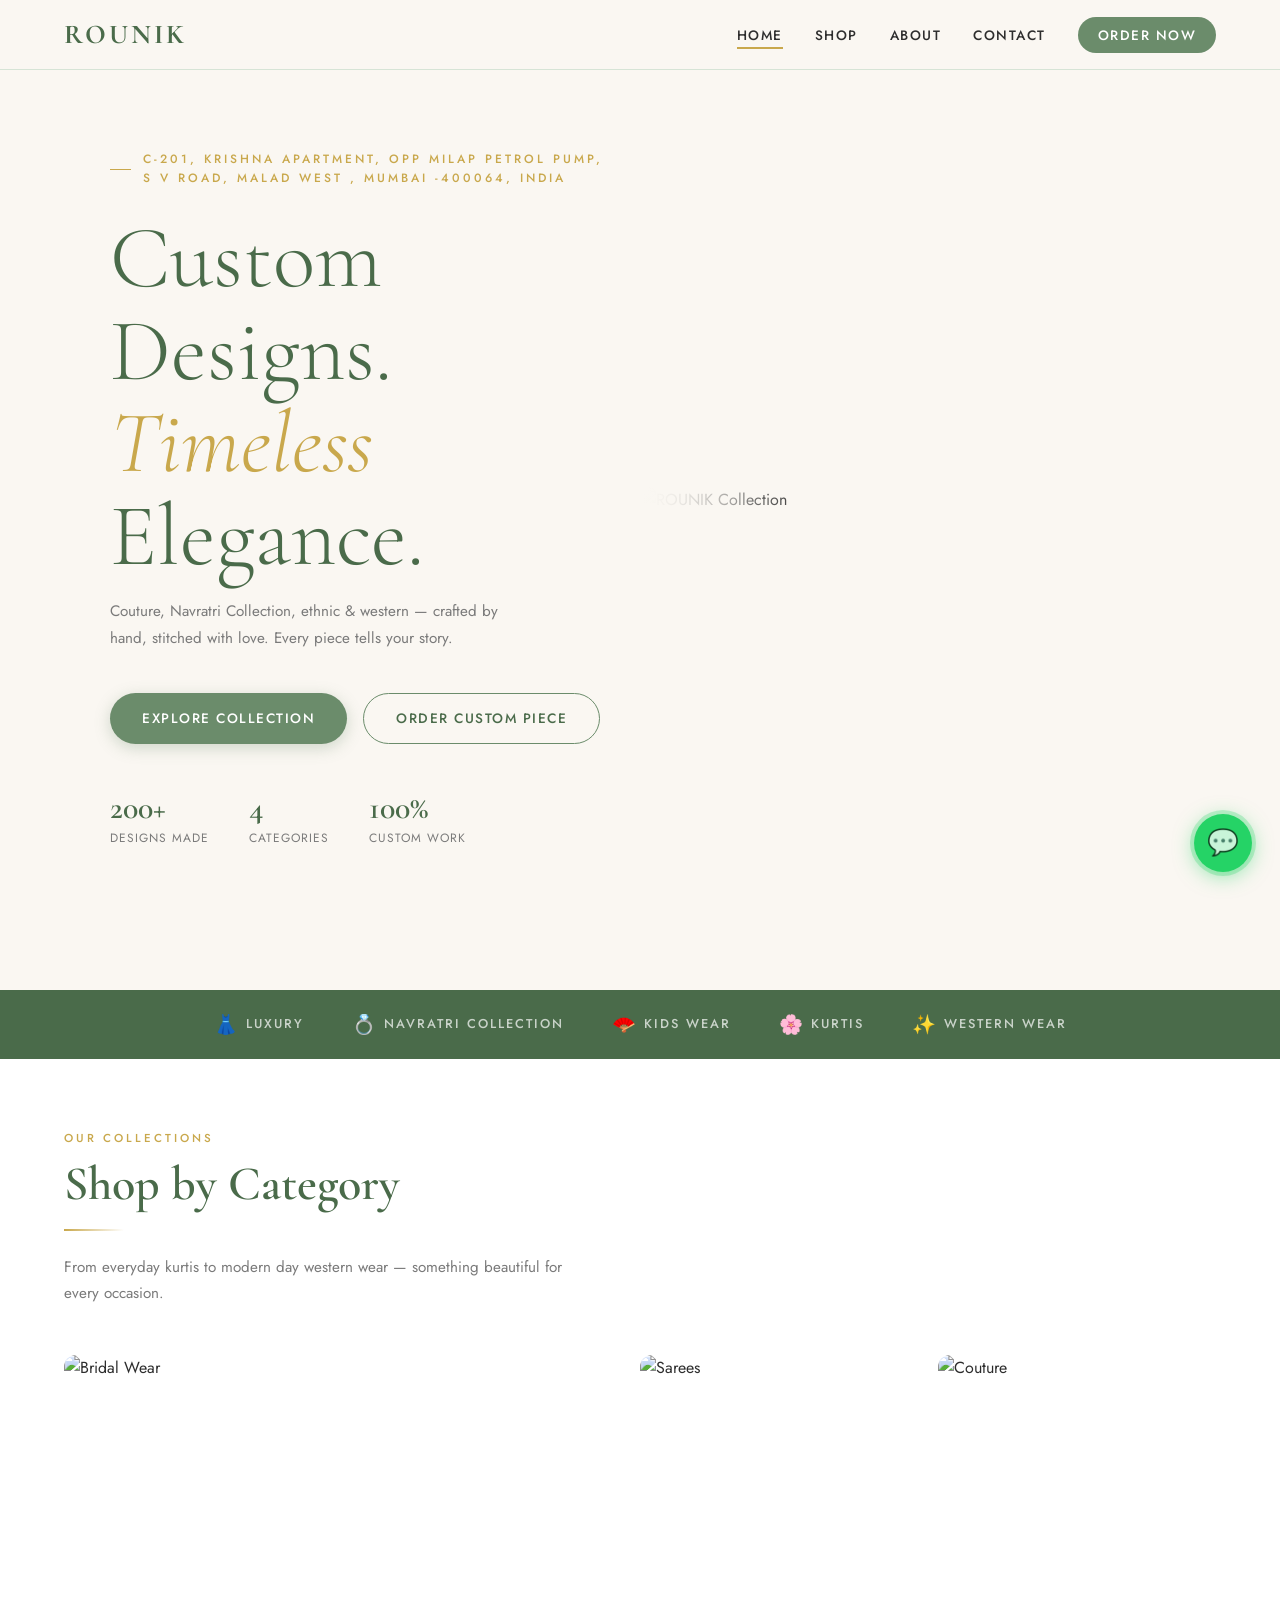
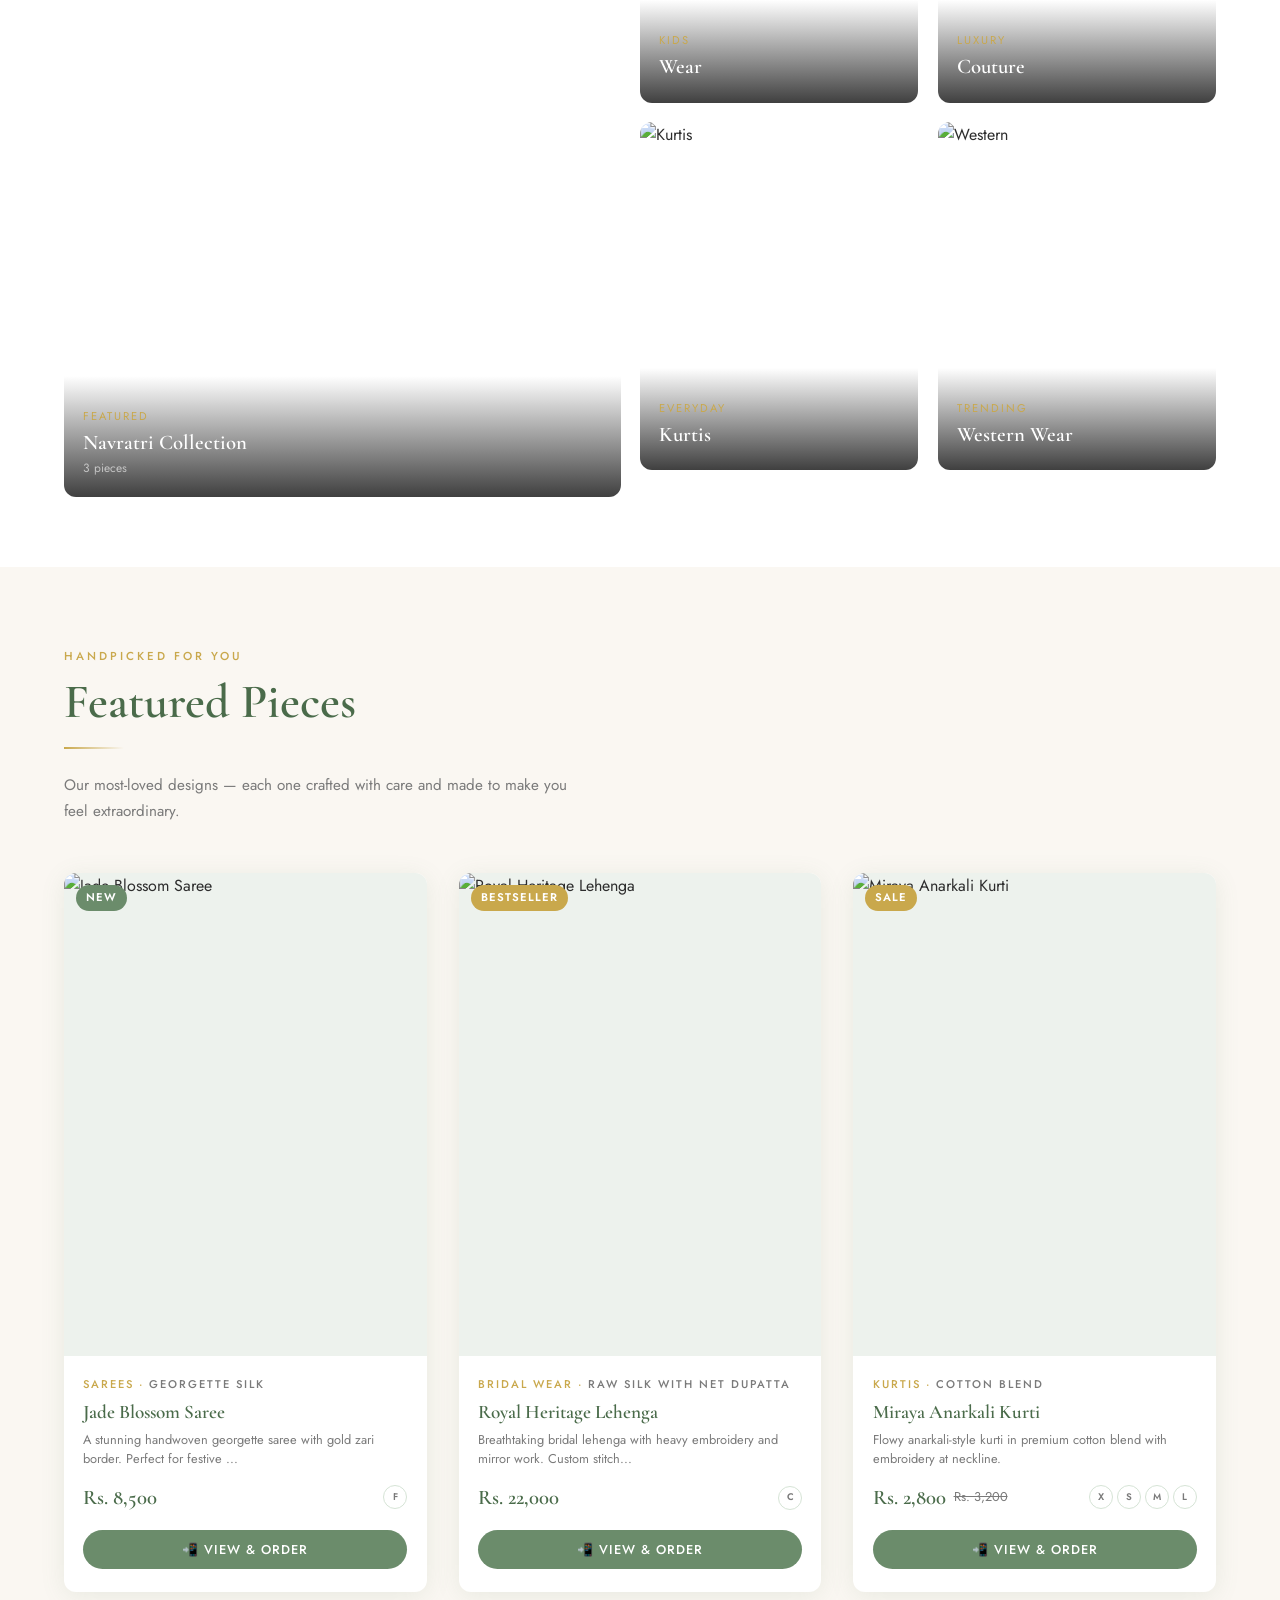
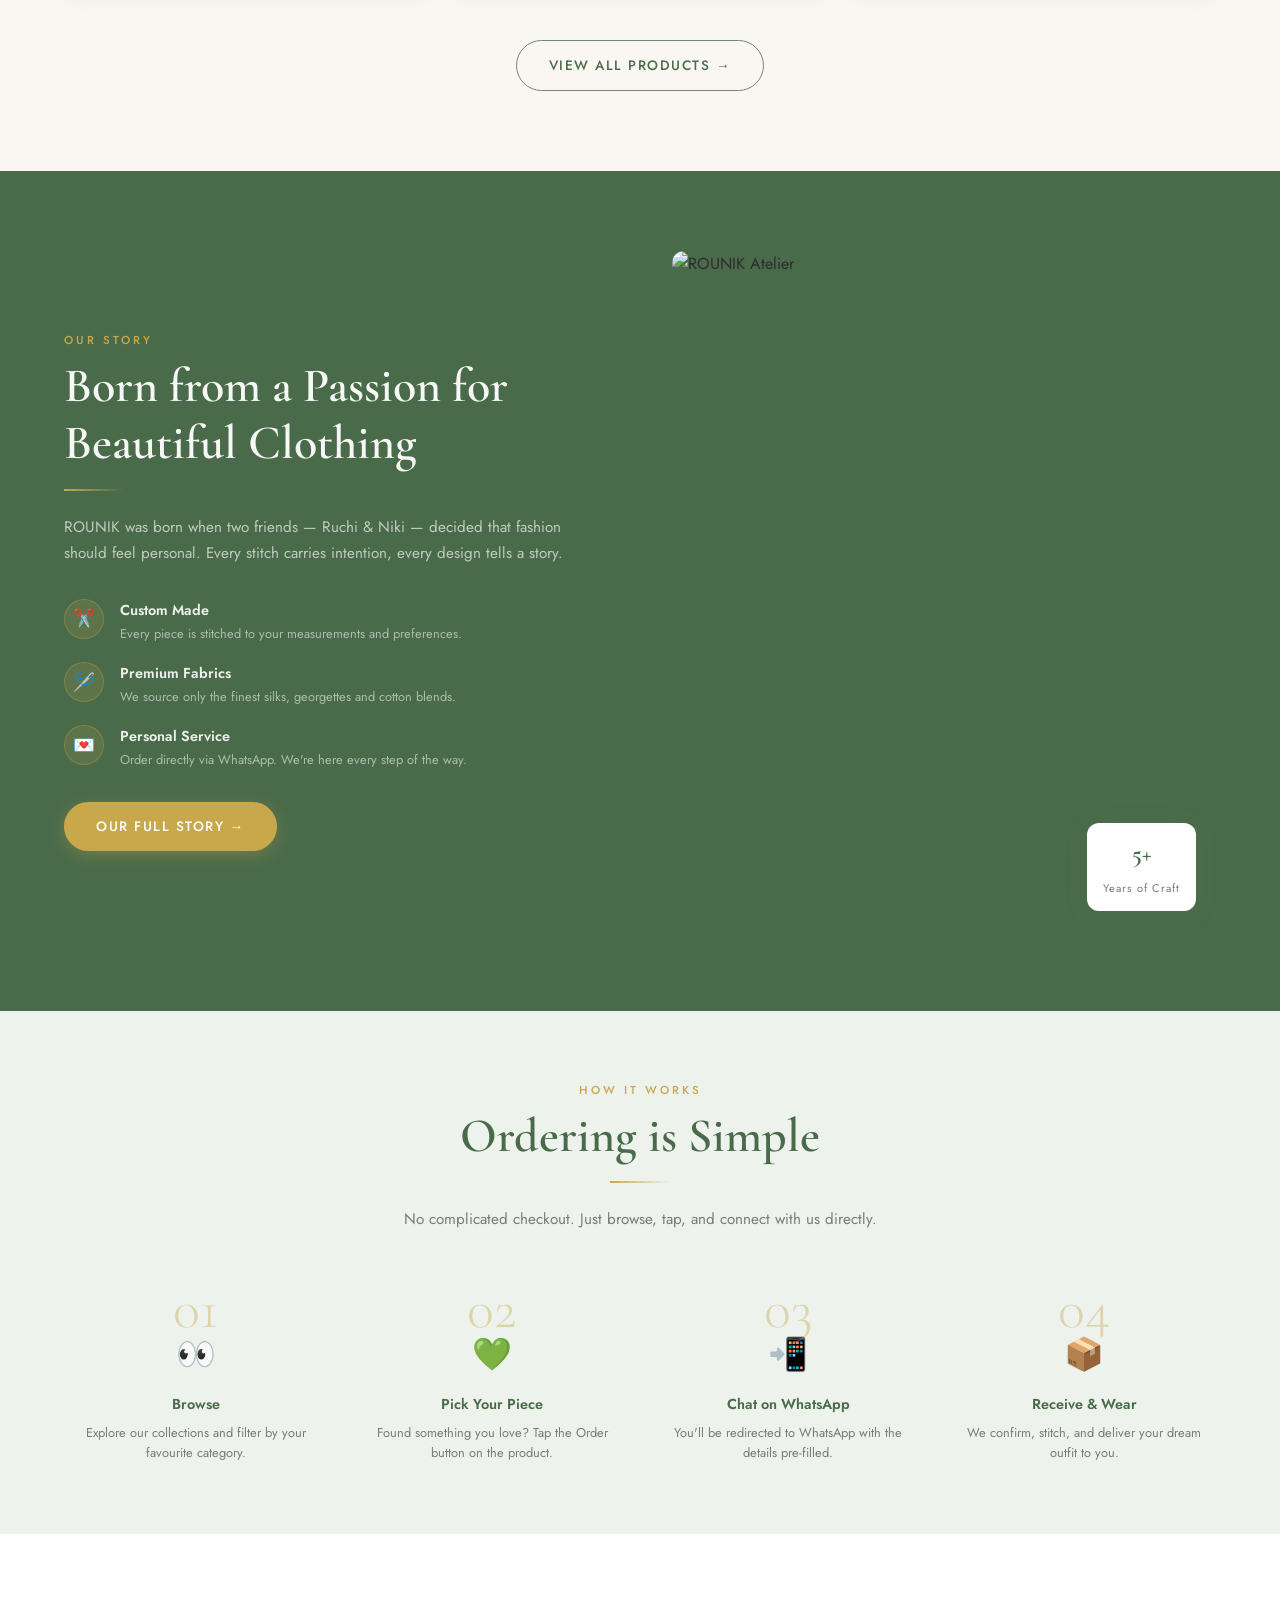
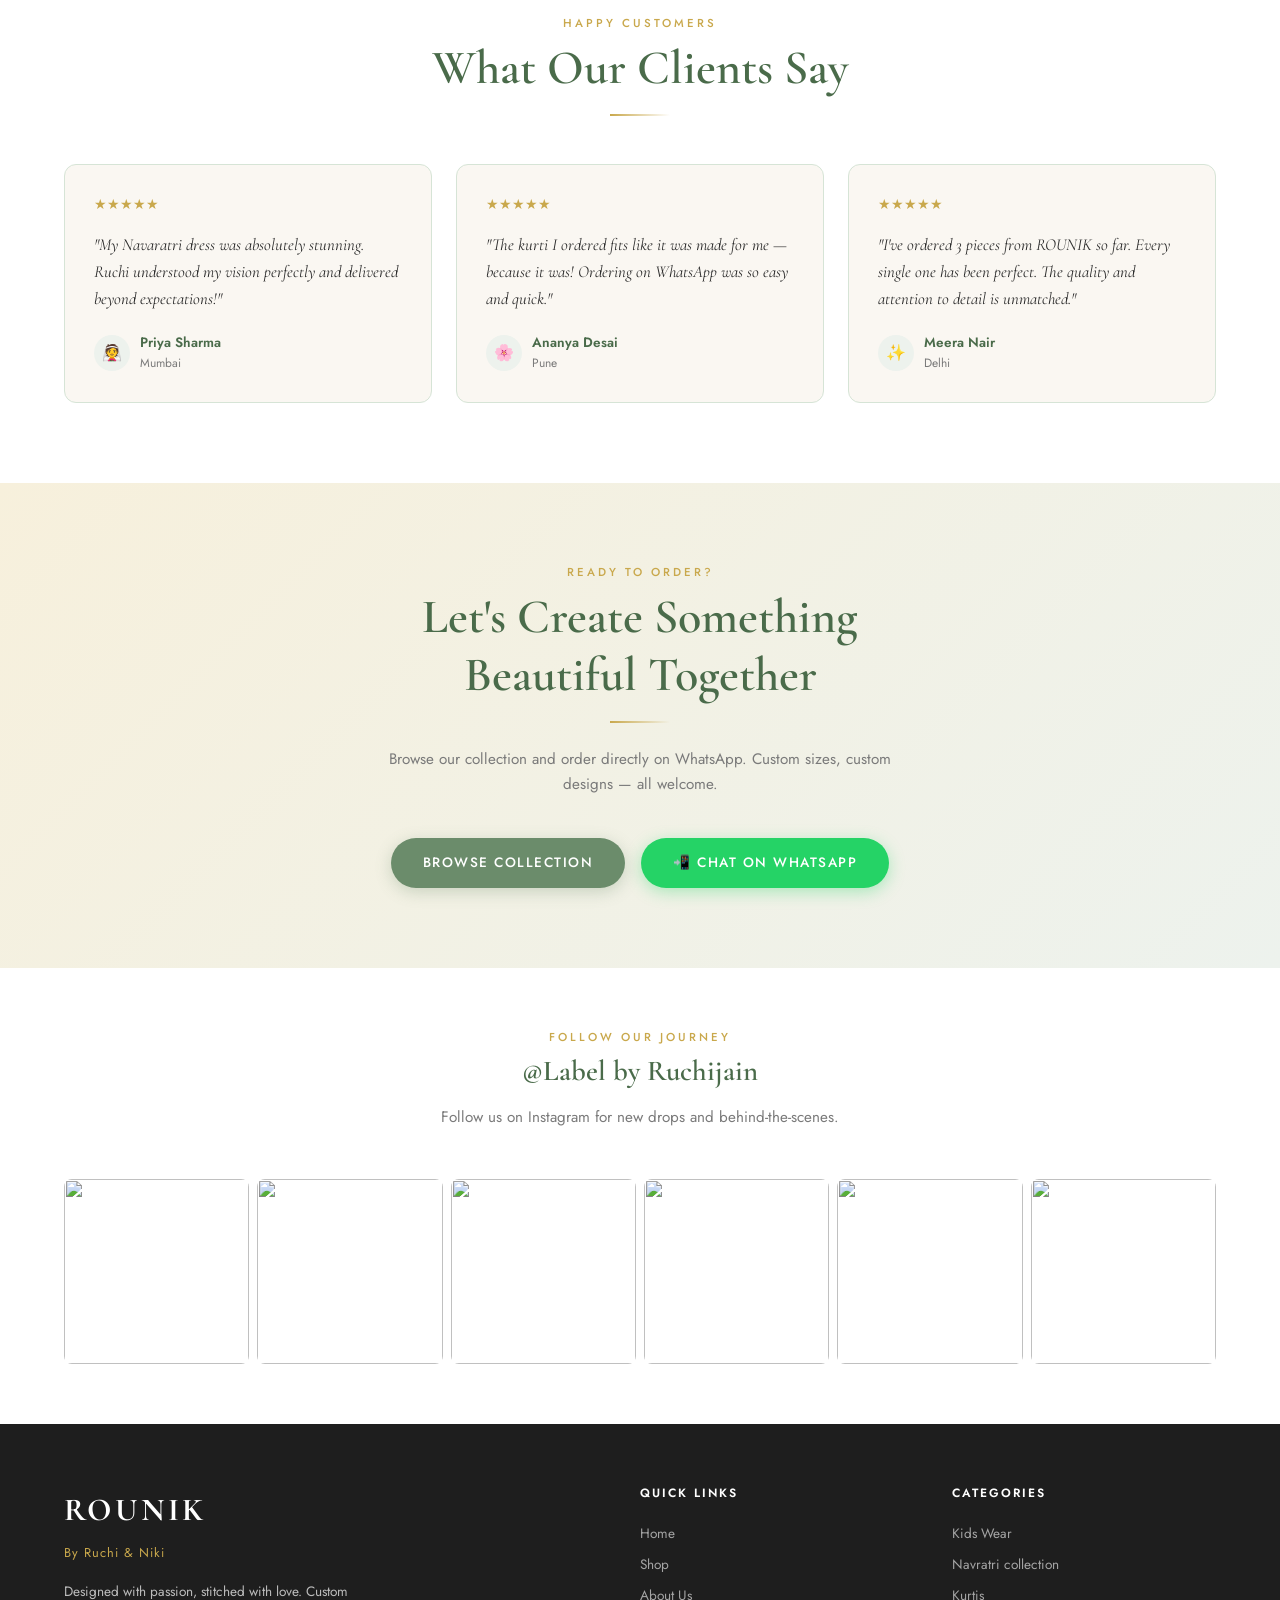
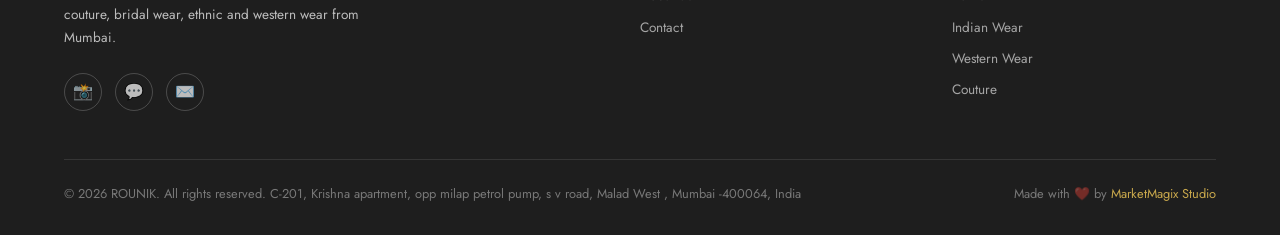
==== index.html @ 233e5156 "Updated project" ====
<!DOCTYPE html>
<html lang="en">
<head>
  <meta charset="UTF-8">
  <meta name="viewport" content="width=device-width, initial-scale=1.0">
  <title>ROUNIK — By Ruchi & Niki | Custom Designs. Timeless Elegance.</title>
  <meta name="description" content="ROUNIK by Ruchi & Niki — Custom couture, Navratri Collection , Kids wear, ethnic and western wear. Designed with passion, stitched with love. C-201, Krishna apartment, opp milap petrol pump, s v road, Malad West, Mumbai 400064, India.">
  <link rel="stylesheet" href="css/style.css">
  <style>
    /* Home-only additions */
    .hero { min-height: 100vh; padding-top: 70px; position: relative; overflow: hidden; display: grid; grid-template-columns: 1fr 1fr; }
    .hero-left { display: flex; align-items: center; padding: 80px 5% 80px 8%; position: relative; z-index: 1; }
    .hero-right { position: relative; overflow: hidden; }
    .hero-right img { width: 100%; height: 100%; object-fit: cover; }
    .hero-right::after {
      content: ''; position: absolute; inset: 0;
      background: linear-gradient(to right, var(--cream) 0%, transparent 30%);
    }
    .hero-tag {
      position: absolute; bottom: 40px; left: -10px; z-index: 10;
      background: var(--white); border-radius: var(--radius);
      padding: 14px 20px; box-shadow: var(--shadow-lg);
      display: flex; align-items: center; gap: 12px;
    }
    .collection-teaser {
      padding: 70px 5%; background: var(--white);
    }
    .collection-grid {
      display: grid; grid-template-columns: 2fr 1fr 1fr; gap: 1.2rem;
      margin-top: 2.5rem;
    }
    .collection-card {
      position: relative; overflow: hidden; border-radius: var(--radius);
      cursor: pointer; transition: var(--transition);
    }
    .collection-card:hover { transform: scale(1.01); }
    .collection-card img {
      width: 100%; height: 100%; object-fit: cover;
      transition: transform 0.6s ease;
    }
    .collection-card:hover img { transform: scale(1.08); }
    .collection-card.tall { aspect-ratio: 3/4; }
    .collection-card.short { aspect-ratio: 4/5; }
    .collection-card-label {
      position: absolute; bottom: 0; left: 0; right: 0;
      background: linear-gradient(to top, rgba(30,30,30,0.85) 0%, transparent 100%);
      padding: 2rem 1.2rem 1.2rem;
      color: var(--white);
    }
    .col-cat { font-size: 0.7rem; letter-spacing: 2px; text-transform: uppercase; color: var(--gold); }
    .col-name { font-family: 'Cormorant Garamond', serif; font-size: 1.3rem; font-weight: 600; }
    .col-count { font-size: 0.75rem; color: rgba(255,255,255,0.6); }
    .collection-card-cta {
      position: absolute; top: 12px; right: 12px;
      background: rgba(255,255,255,0.15); backdrop-filter: blur(8px);
      border: 1px solid rgba(255,255,255,0.3);
      color: var(--white); padding: 6px 14px; border-radius: 50px;
      font-size: 0.75rem; letter-spacing: 1px; text-transform: uppercase;
      font-weight: 500;
    }
    .process-section { padding: 70px 5%; background: var(--sage-light); }
    .process-grid { display: grid; grid-template-columns: repeat(4,1fr); gap: 2rem; margin-top: 3rem; }
    .process-step { text-align: center; }
    .process-num {
      font-family: 'Cormorant Garamond', serif;
      font-size: 3.5rem; font-weight: 300; color: var(--gold); opacity: 0.4; line-height: 1;
    }
    .process-icon { font-size: 2rem; margin: -0.5rem 0 0.8rem; }
    .process-title { font-size: 0.9rem; font-weight: 600; color: var(--sage-dark); margin-bottom: 0.4rem; }
    .process-desc { font-size: 0.8rem; color: var(--muted); line-height: 1.6; }
    .insta-strip { padding: 60px 5%; background: var(--white); }
    .insta-grid { display: grid; grid-template-columns: repeat(6,1fr); gap: 0.5rem; margin-top: 2rem; }
    .insta-item { aspect-ratio: 1; overflow: hidden; border-radius: 8px; position: relative; cursor: pointer; }
    .insta-item img { width: 100%; height: 100%; object-fit: cover; transition: transform 0.5s ease; }
    .insta-item:hover img { transform: scale(1.08); }
    .insta-item::after {
      content: '📷'; position: absolute; inset: 0;
      background: rgba(107,140,107,0.7); display: flex; align-items: center;
      justify-content: center; font-size: 1.5rem;
      opacity: 0; transition: var(--transition);
    }
    .insta-item:hover::after { opacity: 1; }

    @media(max-width:900px) {
      .hero { grid-template-columns: 1fr; min-height: auto; }
      .hero-left { padding: 100px 5% 3rem; }
      .hero-right { height: 60vw; }
      .collection-grid { grid-template-columns: 1fr 1fr; }
      .collection-card.tall { grid-row: span 1; }
      .process-grid { grid-template-columns: 1fr 1fr; }
      .insta-grid { grid-template-columns: repeat(3,1fr); }
    }
    @media(max-width:600px) {
      .collection-grid { grid-template-columns: 1fr; }
      .process-grid { grid-template-columns: 1fr 1fr; }
      .insta-grid { grid-template-columns: repeat(3,1fr); }
    }
  </style>
</head>
<body>

<!-- NAV -->
<nav id="navbar">
  <a href="index.html" class="nav-logo">ROUNIK</a>
  <ul class="nav-links">
    <li><a href="index.html" class="active">Home</a></li>
    <li><a href="shop.html">Shop</a></li>
    <li><a href="about.html">About</a></li>
    <li><a href="contact.html">Contact</a></li>
    <li><a href="contact.html" class="nav-cta">Order Now</a></li>
  </ul>
  <div class="hamburger" onclick="document.querySelector('.mobile-menu').classList.toggle('open')">
    <span></span><span></span><span></span>
  </div>
</nav>
<div class="mobile-menu">
  <a href="index.html">Home</a>
  <a href="shop.html">Shop</a>
  <a href="about.html">About</a>
  <a href="contact.html">Contact</a>
  <a href="contact.html" style="color:var(--sage);">Order Now →</a>
</div>

<!-- HERO -->
<section class="hero">
  <div class="hero-left">
    <div class="hero-content">
      <div class="hero-eyebrow">
        <div class="hero-eyebrow-line"></div>
        <span> C-201, Krishna apartment, opp milap petrol pump, s v road, Malad West , Mumbai -400064, India</span>
      </div>
      <h1 class="hero-title">
        Custom Designs.<br><em>Timeless</em><br>Elegance.
      </h1>
      <p class="hero-subtitle">
        Couture, Navratri Collection, ethnic & western — crafted by hand, stitched with love. Every piece tells your story.
      </p>
      <div class="hero-buttons">
        <a href="shop.html" class="btn btn-primary">Explore Collection</a>
        <a href="contact.html" class="btn btn-outline">Order Custom Piece</a>
      </div>
      <div class="hero-stats">
        <div>
          <span class="hero-stat-num">200+</span>
          <span class="hero-stat-label">Designs Made</span>
        </div>
        <div>
          <span class="hero-stat-num">4</span>
          <span class="hero-stat-label">Categories</span>
        </div>
        <div>
          <span class="hero-stat-num">100%</span>
          <span class="hero-stat-label">Custom Work</span>
        </div>
      </div>
    </div>
  </div>
  <div class="hero-right">
    <img src="https://res.cloudinary.com/dnzjoigp1/image/upload/v1776956442/Gemini_Generated_Image_yngkhxyngkhxyngk_jxphza.png" alt="ROUNIK Collection">
    <div style="position:absolute;inset:0;background:linear-gradient(to right,var(--cream) 0%,transparent 20%)"></div>
  </div>
</section>

<!-- CATEGORIES STRIP -->
<div class="categories-strip">
  <a href="shop.html?cat=Couture" class="cat-item">
    <span class="cat-icon">👗</span><span class="cat-name">Luxury</span>
  </a>
  <a href="shop.html?cat=Bridal+Wear" class="cat-item">
    <span class="cat-icon">💍</span><span class="cat-name">Navratri Collection</span>
  </a>
  <a href="shop.html?cat=Sarees" class="cat-item">
    <span class="cat-icon">🪭</span><span class="cat-name">Kids Wear</span>
  </a>
  <a href="shop.html?cat=Kurtis" class="cat-item">
    <span class="cat-icon">🌸</span><span class="cat-name">Kurtis</span>
  </a>
  <a href="shop.html?cat=Churidar" class="cat-item">
    <span class="cat-icon">✨</span><span class="cat-name">Western Wear</span>
  </a>
</div>

<!-- COLLECTION TEASERS -->
<section class="collection-teaser">
  <div class="section-header">
    <span class="section-label">Our Collections</span>
    <h2 class="section-title">Shop by Category</h2>
    <div class="divider"></div>
    <p class="section-sub">From everyday kurtis to modern day western wear — something beautiful for every occasion.</p>
  </div>
  <div class="collection-grid">
    <div class="collection-card tall" onclick="location.href='shop.html?cat=Bridal+Wear'">
      <img src="https://res.cloudinary.com/dnzjoigp1/image/upload/q_auto/f_auto/v1776955936/IMG_5686_1_akbjzh.jpg" alt="Bridal Wear">
      <span class="collection-card-cta">Shop Now</span>
      <div class="collection-card-label">
        <div class="col-cat">Featured</div>
        <div class="col-name">Navratri Collection</div>
        <div class="col-count">3 pieces</div>
      </div>
    </div>
    <div style="display:flex;flex-direction:column;gap:1.2rem;">
      <div class="collection-card short" onclick="location.href='shop.html?cat=Sarees'">
        <img src="https://images.unsplash.com/photo-1610030469983-98e550d6193c?w=600&q=85" alt="Sarees">
        <div class="collection-card-label">
          <div class="col-cat">Kids</div>
          <div class="col-name">Wear</div>
        </div>
      </div>
      <div class="collection-card short" onclick="location.href='shop.html?cat=Kurtis'">
        <img src="https://res.cloudinary.com/dnzjoigp1/image/upload/v1776874262/Gemini_Generated_Image_d40ghld40ghld40g_nyfiky.png" alt="Kurtis">
        <div class="collection-card-label">
          <div class="col-cat">Everyday</div>
          <div class="col-name">Kurtis</div>
        </div>
      </div>
    </div>
    <div style="display:flex;flex-direction:column;gap:1.2rem;">
      <div class="collection-card short" onclick="location.href='shop.html?cat=Couture'">
        <img src="https://res.cloudinary.com/dnzjoigp1/image/upload/v1776874745/Gemini_Generated_Image_l4eu2ul4eu2ul4eu_mgdmzt.png" alt="Couture">
        <div class="collection-card-label">
          <div class="col-cat">Luxury</div>
          <div class="col-name">Couture</div>
        </div>
      </div>
      <div class="collection-card short" onclick="location.href='shop.html?cat=Western+Wear'">
        <img src="https://res.cloudinary.com/dnzjoigp1/image/upload/v1776873502/Gemini_Generated_Image_upm7tfupm7tfupm7_nomnr7.png" alt="Western">
        <div class="collection-card-label">
          <div class="col-cat">Trending</div>
          <div class="col-name">Western Wear</div>
        </div>
      </div>
    </div>
  </div>
</section>

<!-- FEATURED PRODUCTS -->
<section class="section" style="background:var(--cream);">
  <div class="section-header">
    <span class="section-label">Handpicked For You</span>
    <h2 class="section-title">Featured Pieces</h2>
    <div class="divider"></div>
    <p class="section-sub">Our most-loved designs — each one crafted with care and made to make you feel extraordinary.</p>
  </div>
  <div class="products-grid" id="featured-grid"></div>
  <div style="text-align:center;margin-top:3rem;">
    <a href="shop.html" class="btn btn-outline">View All Products →</a>
  </div>
</section>

<!-- ABOUT STRIP -->
<section class="about-strip">
  <div>
    <span class="section-label">Our Story</span>
    <h2 class="section-title" style="color:rgba(255,255,255,0.95)">Born from a Passion for Beautiful Clothing</h2>
    <div class="divider"></div>
    <p class="section-sub">ROUNIK was born when two friends — Ruchi & Niki — decided that fashion should feel personal. Every stitch carries intention, every design tells a story.</p>
    <div class="about-features">
      <div class="about-feat">
        <div class="about-feat-icon">✂️</div>
        <div>
          <div class="about-feat-title">Custom Made</div>
          <div class="about-feat-desc">Every piece is stitched to your measurements and preferences.</div>
        </div>
      </div>
      <div class="about-feat">
        <div class="about-feat-icon">🪡</div>
        <div>
          <div class="about-feat-title">Premium Fabrics</div>
          <div class="about-feat-desc">We source only the finest silks, georgettes and cotton blends.</div>
        </div>
      </div>
      <div class="about-feat">
        <div class="about-feat-icon">💌</div>
        <div>
          <div class="about-feat-title">Personal Service</div>
          <div class="about-feat-desc">Order directly via WhatsApp. We're here every step of the way.</div>
        </div>
      </div>
    </div>
    <div style="margin-top:2rem;">
      <a href="about.html" class="btn btn-gold">Our Full Story →</a>
    </div>
  </div>
  <div class="about-image-wrap">
    <img src="https://images.unsplash.com/photo-1594938291221-94f18cbb5a36?w=700&q=85" alt="ROUNIK Atelier">
    <div class="about-image-tag">
      <strong>5+</strong>
      <span>Years of Craft</span>
    </div>
  </div>
</section>

<!-- HOW IT WORKS -->
<section class="process-section">
  <div class="section-header text-center">
    <span class="section-label">How It Works</span>
    <h2 class="section-title">Ordering is Simple</h2>
    <div class="divider"></div>
    <p class="section-sub">No complicated checkout. Just browse, tap, and connect with us directly.</p>
  </div>
  <div class="process-grid">
    <div class="process-step fade-in">
      <div class="process-num">01</div>
      <div class="process-icon">👀</div>
      <div class="process-title">Browse</div>
      <div class="process-desc">Explore our collections and filter by your favourite category.</div>
    </div>
    <div class="process-step fade-in" style="transition-delay:0.1s">
      <div class="process-num">02</div>
      <div class="process-icon">💚</div>
      <div class="process-title">Pick Your Piece</div>
      <div class="process-desc">Found something you love? Tap the Order button on the product.</div>
    </div>
    <div class="process-step fade-in" style="transition-delay:0.2s">
      <div class="process-num">03</div>
      <div class="process-icon">📲</div>
      <div class="process-title">Chat on WhatsApp</div>
      <div class="process-desc">You'll be redirected to WhatsApp with the details pre-filled.</div>
    </div>
    <div class="process-step fade-in" style="transition-delay:0.3s">
      <div class="process-num">04</div>
      <div class="process-icon">📦</div>
      <div class="process-title">Receive & Wear</div>
      <div class="process-desc">We confirm, stitch, and deliver your dream outfit to you.</div>
    </div>
  </div>
</section>

<!-- TESTIMONIALS -->
<section class="testimonials">
  <div class="section-header text-center">
    <span class="section-label">Happy Customers</span>
    <h2 class="section-title">What Our Clients Say</h2>
    <div class="divider"></div>
  </div>
  <div class="testimonials-grid">
    <div class="testimonial-card fade-in">
      <div class="testimonial-stars">★★★★★</div>
      <div class="testimonial-text">"My Navaratri dress was absolutely stunning. Ruchi understood my vision perfectly and delivered beyond expectations!"</div>
      <div class="testimonial-author">
        <div class="testimonial-avatar">👰</div>
        <div>
          <div class="testimonial-name">Priya Sharma</div>
          <div class="testimonial-loc">Mumbai</div>
        </div>
      </div>
    </div>
    <div class="testimonial-card fade-in" style="transition-delay:0.1s">
      <div class="testimonial-stars">★★★★★</div>
      <div class="testimonial-text">"The kurti I ordered fits like it was made for me — because it was! Ordering on WhatsApp was so easy and quick."</div>
      <div class="testimonial-author">
        <div class="testimonial-avatar">🌸</div>
        <div>
          <div class="testimonial-name">Ananya Desai</div>
          <div class="testimonial-loc">Pune</div>
        </div>
      </div>
    </div>
    <div class="testimonial-card fade-in" style="transition-delay:0.2s">
      <div class="testimonial-stars">★★★★★</div>
      <div class="testimonial-text">"I've ordered 3 pieces from ROUNIK so far. Every single one has been perfect. The quality and attention to detail is unmatched."</div>
      <div class="testimonial-author">
        <div class="testimonial-avatar">✨</div>
        <div>
          <div class="testimonial-name">Meera Nair</div>
          <div class="testimonial-loc">Delhi</div>
        </div>
      </div>
    </div>
  </div>
</section>

<!-- ORDER CTA -->
<section class="order-cta">
  <span class="section-label">Ready to Order?</span>
  <h2 class="section-title">Let's Create Something<br>Beautiful Together</h2>
  <div class="divider" style="margin:1rem auto 1.5rem;"></div>
  <p class="section-sub">Browse our collection and order directly on WhatsApp. Custom sizes, custom designs — all welcome.</p>
  <div class="order-cta-buttons" style="margin-top:2rem;">
    <a href="shop.html" class="btn btn-primary">Browse Collection</a>
    <a href="https://wa.me/919XXXXXXXXX?text=Hi%20ROUNIK!%20I%27d%20like%20to%20enquire%20about%20a%20custom%20piece." target="_blank" class="btn btn-whatsapp">📲 Chat on WhatsApp</a>
  </div>
</section>

<!-- INSTAGRAM STRIP -->
<section class="insta-strip">
  <div class="section-header text-center">
    <span class="section-label">Follow Our Journey</span>
    <h2 class="section-title" style="font-size:1.8rem;">@Label by Ruchijain</h2>
    <p class="section-sub" style="margin:0.5rem auto 0;">Follow us on Instagram for new drops and behind-the-scenes.</p>
  </div>
  <div class="insta-grid">
    <div class="insta-item"><img src="https://res.cloudinary.com/dnzjoigp1/image/upload/q_auto/f_auto/v1776874745/Gemini_Generated_Image_l4eu2ul4eu2ul4eu_mgdmzt.png" alt=""></div>
    <div class="insta-item"><img src="https://res.cloudinary.com/dnzjoigp1/image/upload/q_auto/f_auto/v1776874262/Gemini_Generated_Image_d40ghld40ghld40g_nyfiky.png" alt=""></div>
    <div class="insta-item"><img src="https://res.cloudinary.com/dnzjoigp1/image/upload/q_auto/f_auto/v1776873865/Gemini_Generated_Image_1q674c1q674c1q67_1_vcvjqr.png" alt=""></div>
    <div class="insta-item"><img src="https://res.cloudinary.com/dnzjoigp1/image/upload/q_auto/f_auto/v1776873502/Gemini_Generated_Image_upm7tfupm7tfupm7_nomnr7.png" alt=""></div>
    <div class="insta-item"><img src="https://res.cloudinary.com/dnzjoigp1/image/upload/q_auto/f_auto/v1776955936/IMG_5686_1_akbjzh.jpg" alt=""></div>
    <div class="insta-item"><img src="https://res.cloudinary.com/dnzjoigp1/image/upload/q_auto/f_auto/v1776956139/IMG_5669_dv0sug.jpg" alt=""></div>
  </div>
</section>

<!-- FOOTER -->
<footer>
  <div class="footer-grid">
    <div>
      <div class="footer-brand-name">ROUNIK</div>
      <div class="footer-brand-tag">By Ruchi & Niki</div>
      <p class="footer-brand-desc">Designed with passion, stitched with love. Custom couture, bridal wear, ethnic and western wear from Mumbai.</p>
      <div class="footer-social">
        <a href="https://www.instagram.com/label_by_ruchijain?igsh=dGhienJyaDZvdXpx&utm_source=qr" target="_blank" class="social-btn">📸</a>
        <a href="https://wa.me/919XXXXXXXXX" target="_blank" class="social-btn">💬</a>
        <a href="mailto:ruchi02061991@gmail.com" class="social-btn">✉️</a>
      </div>
    </div>
    <div>
      <div class="footer-col-title">Quick Links</div>
      <div class="footer-links">
        <a href="index.html">Home</a>
        <a href="shop.html">Shop</a>
        <a href="about.html">About Us</a>
        <a href="contact.html">Contact</a>
      </div>
    </div>
    <div>
      <div class="footer-col-title">Categories</div>
      <div class="footer-links">
        <a href="shop.html?cat=Sarees">Kids Wear</a>
        <a href="shop.html?cat=Bridal+Wear">Navratri collection</a>
        <a href="shop.html?cat=Kurtis">Kurtis</a>
        <a href="shop.html?cat=Churidar">Indian Wear</a>
        <a href="shop.html?cat=Western+Wear">Western Wear</a>
        <a href="shop.html?cat=Couture">Couture</a>
      </div>
    </div>
  </div>
  <div class="footer-bottom">
    <p>© 2026 ROUNIK. All rights reserved. C-201, Krishna apartment, opp milap petrol pump, s v road, Malad West , Mumbai -400064, India</p>
    <p>Made with ❤️ by <span style="color:var(--gold)">MarketMagix Studio</span></p>
  </div>
</footer>

<!-- Floating WhatsApp -->
<a href="https://wa.me/919XXXXXXXXX?text=Hi%20ROUNIK!%20I%27d%20like%20to%20know%20more%20about%20your%20collections." target="_blank" class="floating-wa">
  <div class="floating-wa-pulse"></div>
  💬
</a>

<div id="product-modal"></div>
<script src="js/products.js"></script>
<script>
  document.addEventListener('DOMContentLoaded', () => {
    renderProducts('featured-grid', 'All', 4);
    initFadeObserver();
  });
</script>
</body>
</html>
---- css/style.css ----
/* ── Google Fonts ── */
@import url('https://fonts.googleapis.com/css2?family=Cormorant+Garamond:ital,wght@0,300;0,400;0,600;0,700;1,300;1,400&family=Jost:wght@300;400;500;600&display=swap');

/* ── CSS Variables ── */
:root {
  --sage:       #6B8C6B;
  --sage-dark:  #4A6B4A;
  --sage-light: #EDF2ED;
  --gold:       #C9A84C;
  --gold-light: #F7F0DC;
  --cream:      #FAF7F2;
  --dark:       #1E1E1E;
  --charcoal:   #2D2D2D;
  --muted:      #7A7A7A;
  --border:     #D6E4D6;
  --white:      #ffffff;
  --shadow:     0 4px 24px rgba(107,140,107,0.12);
  --shadow-lg:  0 12px 48px rgba(107,140,107,0.18);
  --radius:     12px;
  --transition: all 0.3s cubic-bezier(0.4,0,0.2,1);
}

/* ── Reset ── */
*, *::before, *::after { box-sizing: border-box; margin: 0; padding: 0; }
html { scroll-behavior: smooth; }
body {
  font-family: 'Jost', sans-serif;
  background: var(--cream);
  color: var(--charcoal);
  line-height: 1.6;
  overflow-x: hidden;
}
img { max-width: 100%; display: block; }
a { text-decoration: none; color: inherit; }

/* ── Nav ── */
nav {
  position: fixed; top: 0; left: 0; right: 0;
  z-index: 999;
  background: rgba(250,247,242,0.95);
  backdrop-filter: blur(12px);
  border-bottom: 1px solid var(--border);
  padding: 0 5%;
  display: flex; align-items: center; justify-content: space-between;
  height: 70px;
  transition: var(--transition);
}
nav.scrolled { box-shadow: var(--shadow); }
.nav-logo {
  font-family: 'Cormorant Garamond', serif;
  font-size: 1.7rem; font-weight: 700;
  color: var(--sage-dark); letter-spacing: 3px;
}
.nav-logo span { color: var(--gold); }
.nav-links { display: flex; gap: 2rem; list-style: none; }
.nav-links a {
  font-size: 0.85rem; font-weight: 500; letter-spacing: 1.5px;
  text-transform: uppercase; color: var(--charcoal);
  position: relative; padding-bottom: 4px;
  transition: var(--transition);
}
.nav-links a::after {
  content: ''; position: absolute; bottom: 0; left: 0;
  width: 0; height: 1.5px; background: var(--gold);
  transition: var(--transition);
}
.nav-links a:hover::after, .nav-links a.active::after { width: 100%; }
.nav-links a:hover { color: var(--sage-dark); }
.nav-cta {
  background: var(--sage); color: var(--white) !important;
  padding: 8px 20px !important; border-radius: 50px;
}
.nav-cta:hover { background: var(--sage-dark) !important; }
.nav-cta::after { display: none !important; }
.hamburger {
  display: none; flex-direction: column; gap: 5px;
  cursor: pointer; padding: 4px;
}
.hamburger span {
  width: 24px; height: 2px; background: var(--charcoal);
  transition: var(--transition);
}
.mobile-menu {
  display: none; position: fixed;
  top: 70px; left: 0; right: 0;
  background: var(--white); z-index: 998;
  padding: 1.5rem 5%; border-bottom: 1px solid var(--border);
  flex-direction: column; gap: 1.2rem;
}
.mobile-menu.open { display: flex; }
.mobile-menu a {
  font-size: 0.9rem; font-weight: 500; letter-spacing: 1px;
  text-transform: uppercase; color: var(--charcoal);
  padding: 0.5rem 0; border-bottom: 1px solid var(--border);
}

/* ── Buttons ── */
.btn {
  display: inline-flex; align-items: center; gap: 8px;
  padding: 14px 32px; border-radius: 50px;
  font-family: 'Jost', sans-serif; font-size: 0.85rem;
  font-weight: 500; letter-spacing: 1.5px; text-transform: uppercase;
  cursor: pointer; border: none; transition: var(--transition);
}
.btn-primary {
  background: var(--sage); color: var(--white);
  box-shadow: 0 4px 16px rgba(107,140,107,0.3);
}
.btn-primary:hover {
  background: var(--sage-dark);
  box-shadow: 0 6px 24px rgba(107,140,107,0.4);
  transform: translateY(-2px);
}
.btn-outline {
  background: transparent; color: var(--sage-dark);
  border: 1.5px solid var(--sage);
}
.btn-outline:hover {
  background: var(--sage); color: var(--white);
  transform: translateY(-2px);
}
.btn-gold {
  background: var(--gold); color: var(--white);
  box-shadow: 0 4px 16px rgba(201,168,76,0.3);
}
.btn-gold:hover {
  background: #b8942e;
  transform: translateY(-2px);
}
.btn-whatsapp {
  background: #25D366; color: var(--white);
  box-shadow: 0 4px 16px rgba(37,211,102,0.35);
}
.btn-whatsapp:hover {
  background: #1ebe5d;
  transform: translateY(-2px);
  box-shadow: 0 6px 24px rgba(37,211,102,0.45);
}

/* ── Section Titles ── */
.section-label {
  font-size: 0.72rem; font-weight: 500; letter-spacing: 3px;
  text-transform: uppercase; color: var(--gold);
  display: block; margin-bottom: 0.5rem;
}
.section-title {
  font-family: 'Cormorant Garamond', serif;
  font-size: clamp(2rem, 4vw, 3rem);
  font-weight: 600; color: var(--sage-dark);
  line-height: 1.2; margin-bottom: 1rem;
}
.section-sub {
  font-size: 0.95rem; color: var(--muted);
  max-width: 520px; line-height: 1.7;
}
.text-center { text-align: center; }
.text-center .section-sub { margin: 0 auto; }

/* ── Divider ── */
.divider {
  width: 60px; height: 2px;
  background: linear-gradient(90deg, var(--gold), transparent);
  margin: 1rem 0 1.5rem;
}
.text-center .divider { margin: 1rem auto 1.5rem; }

/* ── Hero ── */
.hero {
  min-height: 100vh;
  display: flex; align-items: center;
  padding: 100px 5% 60px;
  position: relative; overflow: hidden;
}
.hero-bg {
  position: absolute; inset: 0; z-index: 0;
  background: linear-gradient(135deg, #f0f4f0 0%, #faf7f2 50%, #f5efe6 100%);
}
.hero-circle {
  position: absolute; border-radius: 50%;
  background: radial-gradient(circle, rgba(107,140,107,0.08), transparent);
}
.hero-circle-1 { width: 600px; height: 600px; top: -100px; right: -100px; }
.hero-circle-2 { width: 400px; height: 400px; bottom: -50px; left: -100px; }
.hero-content { position: relative; z-index: 1; max-width: 580px; }
.hero-eyebrow {
  display: flex; align-items: center; gap: 12px;
  margin-bottom: 1.5rem;
}
.hero-eyebrow-line { width: 40px; height: 1px; background: var(--gold); }
.hero-eyebrow span {
  font-size: 0.75rem; letter-spacing: 3px;
  text-transform: uppercase; color: var(--gold); font-weight: 500;
}
.hero-title {
  font-family: 'Cormorant Garamond', serif;
  font-size: clamp(3rem, 7vw, 5.5rem);
  font-weight: 300; line-height: 1.05;
  color: var(--sage-dark); margin-bottom: 1rem;
}
.hero-title em { font-style: italic; color: var(--gold); }
.hero-subtitle {
  font-size: 0.95rem; color: var(--muted);
  line-height: 1.8; margin-bottom: 2.5rem; max-width: 420px;
}
.hero-buttons { display: flex; gap: 1rem; flex-wrap: wrap; margin-bottom: 3rem; }
.hero-stats { display: flex; gap: 2.5rem; }
.hero-stat-num {
  font-family: 'Cormorant Garamond', serif;
  font-size: 2rem; font-weight: 600; color: var(--sage-dark);
  display: block; line-height: 1;
}
.hero-stat-label {
  font-size: 0.75rem; color: var(--muted);
  letter-spacing: 1px; text-transform: uppercase;
}
.hero-image {
  position: absolute; right: 0; top: 0; bottom: 0;
  width: 48%; z-index: 1;
}
.hero-image img {
  width: 100%; height: 100%;
  object-fit: cover;
}
.hero-image-overlay {
  position: absolute; inset: 0;
  background: linear-gradient(to right, var(--cream) 0%, transparent 20%);
}
.hero-badge {
  position: absolute; bottom: 60px; left: -20px;
  background: var(--white); border-radius: var(--radius);
  padding: 14px 20px; box-shadow: var(--shadow-lg);
  display: flex; align-items: center; gap: 12px;
  z-index: 2;
}
.hero-badge-icon { font-size: 1.5rem; }
.hero-badge-text { font-size: 0.75rem; font-weight: 600; color: var(--sage-dark); }
.hero-badge-sub { font-size: 0.7rem; color: var(--muted); }

/* ── Categories Strip ── */
.categories-strip {
  background: var(--sage-dark); padding: 1.2rem 5%;
  display: flex; align-items: center; justify-content: center;
  gap: 3rem; overflow-x: auto;
}
.cat-item {
  display: flex; align-items: center; gap: 8px;
  white-space: nowrap; cursor: pointer;
  transition: var(--transition);
}
.cat-item:hover { transform: translateY(-2px); }
.cat-icon { font-size: 1.2rem; }
.cat-name {
  font-size: 0.8rem; letter-spacing: 2px;
  text-transform: uppercase; color: rgba(255,255,255,0.7);
  font-weight: 500; transition: var(--transition);
}
.cat-item:hover .cat-name { color: var(--gold); }

/* ── Featured / Products ── */
.section { padding: 80px 5%; }
.section-header { margin-bottom: 3rem; }

.products-grid {
  display: grid;
  grid-template-columns: repeat(auto-fill, minmax(280px, 1fr));
  gap: 2rem;
}

/* ── Product Card ── */
.product-card {
  background: var(--white); border-radius: var(--radius);
  overflow: hidden; box-shadow: var(--shadow);
  transition: var(--transition); position: relative;
  cursor: pointer;
}
.product-card:hover {
  transform: translateY(-6px);
  box-shadow: var(--shadow-lg);
}
.product-img-wrap {
  position: relative; overflow: hidden;
  aspect-ratio: 3/4;
  background: var(--sage-light);
}
.product-img-wrap img {
  width: 100%; height: 100%;
  object-fit: cover; transition: transform 0.6s ease;
}
.product-card:hover .product-img-wrap img { transform: scale(1.06); }
.product-badge {
  position: absolute; top: 12px; left: 12px;
  background: var(--gold); color: var(--white);
  font-size: 0.7rem; font-weight: 600;
  letter-spacing: 1px; text-transform: uppercase;
  padding: 4px 10px; border-radius: 50px;
}
.product-badge.sold { background: var(--muted); }
.product-badge.new { background: var(--sage); }
.product-overlay {
  position: absolute; inset: 0;
  background: rgba(74,107,74,0.85);
  display: flex; align-items: center; justify-content: center;
  opacity: 0; transition: var(--transition);
}
.product-card:hover .product-overlay { opacity: 1; }
.product-info { padding: 1.2rem 1.2rem 1.4rem; }
.product-category {
  font-size: 0.7rem; letter-spacing: 2px;
  text-transform: uppercase; color: var(--gold);
  margin-bottom: 0.4rem; font-weight: 500;
}
.product-name {
  font-family: 'Cormorant Garamond', serif;
  font-size: 1.2rem; font-weight: 600;
  color: var(--sage-dark); margin-bottom: 0.3rem;
  line-height: 1.3;
}
.product-desc {
  font-size: 0.8rem; color: var(--muted);
  margin-bottom: 0.8rem; line-height: 1.5;
}
.product-footer {
  display: flex; align-items: center;
  justify-content: space-between;
}
.product-price {
  font-family: 'Cormorant Garamond', serif;
  font-size: 1.3rem; font-weight: 600; color: var(--sage-dark);
}
.product-sizes {
  display: flex; gap: 4px;
}
.size-dot {
  width: 24px; height: 24px; border-radius: 50%;
  border: 1px solid var(--border);
  display: flex; align-items: center; justify-content: center;
  font-size: 0.6rem; font-weight: 600; color: var(--muted);
}
.product-order-btn {
  width: 100%; margin-top: 1rem;
  background: var(--sage); color: var(--white);
  border: none; padding: 10px;
  border-radius: 50px; font-family: 'Jost', sans-serif;
  font-size: 0.8rem; font-weight: 500;
  letter-spacing: 1px; text-transform: uppercase;
  cursor: pointer; transition: var(--transition);
  display: flex; align-items: center; justify-content: center; gap: 8px;
}
.product-order-btn:hover { background: var(--sage-dark); }
.product-order-btn.sold-btn { background: var(--muted); cursor: not-allowed; }

/* ── Filter Bar ── */
.filter-bar {
  display: flex; flex-wrap: wrap;
  align-items: center; gap: 0.8rem;
  margin-bottom: 2.5rem; padding: 1.2rem 1.5rem;
  background: var(--white); border-radius: var(--radius);
  box-shadow: var(--shadow);
}
.filter-label {
  font-size: 0.75rem; font-weight: 600;
  letter-spacing: 1.5px; text-transform: uppercase;
  color: var(--muted); margin-right: 0.5rem;
}
.filter-btn {
  padding: 7px 18px; border-radius: 50px;
  font-size: 0.8rem; font-weight: 500;
  letter-spacing: 0.5px; cursor: pointer;
  border: 1.5px solid var(--border);
  background: transparent; color: var(--charcoal);
  transition: var(--transition); font-family: 'Jost', sans-serif;
}
.filter-btn:hover { border-color: var(--sage); color: var(--sage-dark); }
.filter-btn.active {
  background: var(--sage); color: var(--white);
  border-color: var(--sage);
}
.filter-count {
  margin-left: auto; font-size: 0.8rem; color: var(--muted);
}
.no-products {
  grid-column: 1/-1; text-align: center;
  padding: 4rem 0; color: var(--muted);
}
.no-products p { font-size: 0.9rem; margin-top: 0.5rem; }

/* ── About strip ── */
.about-strip {
  background: var(--sage-dark); padding: 80px 5%;
  display: grid; grid-template-columns: 1fr 1fr; gap: 4rem;
  align-items: center;
}
.about-strip .section-title, .about-strip .section-label { color: rgba(255,255,255,0.9); }
.about-strip .section-label { color: var(--gold); }
.about-strip .section-sub { color: rgba(255,255,255,0.65); max-width: 100%; }
.about-strip .divider { background: linear-gradient(90deg, var(--gold), transparent); }
.about-features { display: flex; flex-direction: column; gap: 1.2rem; margin-top: 2rem; }
.about-feat {
  display: flex; align-items: flex-start; gap: 1rem;
}
.about-feat-icon {
  width: 40px; height: 40px; border-radius: 50%;
  background: rgba(201,168,76,0.15); border: 1px solid rgba(201,168,76,0.3);
  display: flex; align-items: center; justify-content: center;
  font-size: 1.1rem; flex-shrink: 0;
}
.about-feat-title { font-size: 0.9rem; font-weight: 600; color: rgba(255,255,255,0.9); margin-bottom: 2px; }
.about-feat-desc { font-size: 0.8rem; color: rgba(255,255,255,0.55); line-height: 1.5; }
.about-image-wrap {
  position: relative; border-radius: var(--radius);
  overflow: hidden; aspect-ratio: 4/5;
}
.about-image-wrap img { width: 100%; height: 100%; object-fit: cover; }
.about-image-tag {
  position: absolute; bottom: 20px; right: 20px;
  background: var(--white); border-radius: var(--radius);
  padding: 12px 16px; box-shadow: var(--shadow);
  text-align: center;
}
.about-image-tag strong {
  display: block; font-family: 'Cormorant Garamond', serif;
  font-size: 1.5rem; color: var(--sage-dark);
}
.about-image-tag span { font-size: 0.7rem; color: var(--muted); letter-spacing: 1px; }

/* ── Testimonials ── */
.testimonials { padding: 80px 5%; background: var(--white); }
.testimonials-grid {
  display: grid; grid-template-columns: repeat(auto-fill, minmax(300px, 1fr));
  gap: 1.5rem; margin-top: 3rem;
}
.testimonial-card {
  background: var(--cream); border-radius: var(--radius);
  padding: 1.8rem; border: 1px solid var(--border);
  transition: var(--transition);
}
.testimonial-card:hover { transform: translateY(-4px); box-shadow: var(--shadow); }
.testimonial-stars { color: var(--gold); font-size: 0.9rem; margin-bottom: 1rem; }
.testimonial-text {
  font-family: 'Cormorant Garamond', serif; font-size: 1.05rem;
  font-style: italic; color: var(--charcoal); line-height: 1.6;
  margin-bottom: 1.2rem;
}
.testimonial-author { display: flex; align-items: center; gap: 10px; }
.testimonial-avatar {
  width: 36px; height: 36px; border-radius: 50%;
  background: var(--sage-light); display: flex; align-items: center;
  justify-content: center; font-size: 1rem;
}
.testimonial-name { font-size: 0.85rem; font-weight: 600; color: var(--sage-dark); }
.testimonial-loc { font-size: 0.75rem; color: var(--muted); }

/* ── Contact / Order CTA ── */
.order-cta {
  padding: 80px 5%; text-align: center;
  background: linear-gradient(135deg, var(--gold-light) 0%, var(--sage-light) 100%);
}
.order-cta .section-title { color: var(--sage-dark); }
.order-cta .section-sub { margin: 0 auto 2.5rem; }
.order-cta-buttons { display: flex; gap: 1rem; justify-content: center; flex-wrap: wrap; }

/* ── Contact page ── */
.contact-grid {
  display: grid; grid-template-columns: 1fr 1fr; gap: 4rem;
  align-items: start; padding: 80px 5%;
}
.contact-info { display: flex; flex-direction: column; gap: 1.5rem; }
.contact-item {
  display: flex; align-items: flex-start; gap: 1rem;
  padding: 1.2rem; background: var(--white);
  border-radius: var(--radius); border: 1px solid var(--border);
}
.contact-icon {
  width: 44px; height: 44px; border-radius: 50%;
  background: var(--sage-light); display: flex; align-items: center;
  justify-content: center; font-size: 1.2rem; flex-shrink: 0;
}
.contact-label { font-size: 0.75rem; color: var(--muted); letter-spacing: 1px; text-transform: uppercase; margin-bottom: 2px; }
.contact-value { font-size: 0.95rem; font-weight: 500; color: var(--charcoal); }
.contact-whatsapp-big {
  background: var(--sage-dark); border-radius: var(--radius);
  padding: 2.5rem; text-align: center; color: var(--white);
}
.contact-whatsapp-big h3 {
  font-family: 'Cormorant Garamond', serif;
  font-size: 1.8rem; margin-bottom: 0.5rem;
}
.contact-whatsapp-big p { color: rgba(255,255,255,0.7); font-size: 0.9rem; margin-bottom: 1.5rem; }

/* ── Footer ── */
footer {
  background: var(--dark); color: rgba(255,255,255,0.7);
  padding: 60px 5% 30px;
}
.footer-grid {
  display: grid; grid-template-columns: 2fr 1fr 1fr;
  gap: 3rem; margin-bottom: 3rem;
}
.footer-brand-name {
  font-family: 'Cormorant Garamond', serif;
  font-size: 2rem; font-weight: 700; color: var(--white);
  letter-spacing: 3px; margin-bottom: 0.5rem;
}
.footer-brand-tag { font-size: 0.8rem; color: var(--gold); letter-spacing: 1px; margin-bottom: 1rem; }
.footer-brand-desc { font-size: 0.85rem; line-height: 1.7; max-width: 300px; }
.footer-col-title {
  font-size: 0.75rem; font-weight: 600; letter-spacing: 2px;
  text-transform: uppercase; color: var(--white); margin-bottom: 1.2rem;
}
.footer-links { display: flex; flex-direction: column; gap: 0.6rem; }
.footer-links a { font-size: 0.85rem; color: rgba(255,255,255,0.6); transition: var(--transition); }
.footer-links a:hover { color: var(--gold); }
.footer-social { display: flex; gap: 0.8rem; margin-top: 1.5rem; }
.social-btn {
  width: 38px; height: 38px; border-radius: 50%;
  border: 1px solid rgba(255,255,255,0.2);
  display: flex; align-items: center; justify-content: center;
  font-size: 1rem; transition: var(--transition); cursor: pointer;
}
.social-btn:hover { border-color: var(--gold); color: var(--gold); }
.footer-bottom {
  border-top: 1px solid rgba(255,255,255,0.1);
  padding-top: 1.5rem;
  display: flex; align-items: center; justify-content: space-between;
  flex-wrap: wrap; gap: 1rem;
}
.footer-bottom p { font-size: 0.8rem; color: rgba(255,255,255,0.4); }

/* ── Floating WhatsApp ── */
.floating-wa {
  position: fixed; bottom: 28px; right: 28px; z-index: 900;
  width: 58px; height: 58px; border-radius: 50%;
  background: #25D366; color: var(--white);
  display: flex; align-items: center; justify-content: center;
  font-size: 1.6rem; box-shadow: 0 4px 20px rgba(37,211,102,0.5);
  cursor: pointer; transition: var(--transition);
  text-decoration: none;
}
.floating-wa:hover {
  transform: scale(1.1);
  box-shadow: 0 6px 28px rgba(37,211,102,0.65);
}
.floating-wa-pulse {
  position: absolute; inset: -4px; border-radius: 50%;
  background: rgba(37,211,102,0.25);
  animation: pulse 2s infinite;
}
@keyframes pulse {
  0%, 100% { transform: scale(1); opacity: 0.7; }
  50% { transform: scale(1.2); opacity: 0; }
}

/* ── Page Hero (inner pages) ── */
.page-hero {
  padding: 140px 5% 60px;
  background: linear-gradient(135deg, var(--sage-light), var(--cream));
  text-align: center;
}
.breadcrumb {
  display: flex; align-items: center; justify-content: center;
  gap: 0.5rem; margin-bottom: 1rem;
  font-size: 0.8rem; color: var(--muted);
}
.breadcrumb a { color: var(--sage); }
.breadcrumb span { color: var(--muted); }

/* ── Animations ── */
.fade-in { opacity: 0; transform: translateY(24px); transition: opacity 0.6s ease, transform 0.6s ease; }
.fade-in.visible { opacity: 1; transform: translateY(0); }

/* ── Responsive ── */
@media (max-width: 900px) {
  .nav-links { display: none; }
  .hamburger { display: flex; }
  .hero { flex-direction: column; padding-top: 100px; }
  .hero-image { position: relative; width: 100%; height: 400px; margin-top: 2rem; }
  .hero-image-overlay { background: linear-gradient(to bottom, var(--cream) 0%, transparent 15%); }
  .about-strip { grid-template-columns: 1fr; }
  .about-image-wrap { aspect-ratio: 16/9; }
  .contact-grid { grid-template-columns: 1fr; }
  .footer-grid { grid-template-columns: 1fr 1fr; }
}
@media (max-width: 600px) {
  .hero-title { font-size: 2.8rem; }
  .hero-stats { gap: 1.5rem; }
  .footer-grid { grid-template-columns: 1fr; }
  .hero-buttons { flex-direction: column; }
  .categories-strip { gap: 1.5rem; justify-content: flex-start; padding: 1rem 5%; }
  .filter-bar { gap: 0.5rem; }
}

/* ══════════════════════════════════════════════════════
   PRODUCT DETAIL MODAL
══════════════════════════════════════════════════════ */
#product-modal {
  position:fixed;inset:0;z-index:2000;
  display:flex;align-items:center;justify-content:center;
  padding:1rem;
  visibility:hidden;opacity:0;transition:opacity 0.3s ease,visibility 0.3s ease;
}
#product-modal.open{visibility:visible;opacity:1;}
.modal-backdrop{position:absolute;inset:0;background:rgba(30,30,30,0.65);backdrop-filter:blur(4px);}
.modal-content{
  position:relative;z-index:1;background:var(--white);
  border-radius:16px;width:100%;max-width:900px;max-height:92vh;overflow-y:auto;
  box-shadow:0 24px 80px rgba(0,0,0,0.3);
  transform:translateY(30px);transition:transform 0.3s ease;
}
#product-modal.open .modal-content{transform:translateY(0);}
.modal-close{
  position:sticky;top:12px;float:right;margin:12px 12px 0 0;
  width:36px;height:36px;border-radius:50%;border:none;
  background:var(--sage-light);color:var(--sage-dark);font-size:1rem;
  cursor:pointer;z-index:10;transition:var(--transition);
}
.modal-close:hover{background:var(--sage);color:var(--white);}
.modal-grid{display:grid;grid-template-columns:1fr 1fr;clear:both;}
.modal-images{padding:1.5rem;display:flex;flex-direction:column;gap:0.8rem;}
.modal-main-img-wrap{position:relative;border-radius:12px;overflow:hidden;aspect-ratio:3/4;background:var(--sage-light);}
.modal-main-img-wrap img{width:100%;height:100%;object-fit:cover;transition:transform 0.5s ease;}
.modal-main-img-wrap:hover img{transform:scale(1.04);}
.modal-sold-badge,.modal-new-badge{position:absolute;top:12px;left:12px;padding:5px 12px;border-radius:50px;font-size:0.72rem;font-weight:700;letter-spacing:1px;text-transform:uppercase;}
.modal-sold-badge{background:var(--muted);color:var(--white);}
.modal-new-badge{background:var(--sage);color:var(--white);}
.modal-thumbs{display:flex;gap:0.5rem;flex-wrap:wrap;}
.modal-thumb{width:64px;height:80px;object-fit:cover;border-radius:8px;cursor:pointer;border:2px solid transparent;transition:var(--transition);opacity:0.7;}
.modal-thumb.active,.modal-thumb:hover{border-color:var(--sage);opacity:1;}
.modal-info{padding:2rem 2rem 2rem 1rem;display:flex;flex-direction:column;gap:0;}
.modal-category{font-size:0.72rem;letter-spacing:2px;text-transform:uppercase;color:var(--gold);margin-bottom:0.4rem;}
.modal-name{font-family:'Cormorant Garamond',serif;font-size:1.9rem;font-weight:600;color:var(--sage-dark);line-height:1.2;margin-bottom:1rem;}
.modal-price-row{display:flex;align-items:center;gap:10px;flex-wrap:wrap;margin-bottom:1rem;}
.modal-price{font-family:'Cormorant Garamond',serif;font-size:1.8rem;font-weight:700;color:var(--sage-dark);}
.modal-price-original{font-size:1rem;color:var(--muted);text-decoration:line-through;}
.modal-discount-badge{background:#d4edda;color:#155724;font-size:0.72rem;font-weight:700;padding:3px 10px;border-radius:50px;letter-spacing:0.5px;}
.modal-divider{height:1px;background:var(--border);margin:0.8rem 0;}
.modal-desc{font-size:0.9rem;color:var(--muted);line-height:1.7;margin-bottom:1.2rem;}
.modal-detail-grid{display:flex;flex-direction:column;gap:0.6rem;margin-bottom:1.2rem;background:var(--sage-light);padding:1rem;border-radius:10px;}
.modal-detail-item{display:flex;flex-direction:column;gap:2px;}
.modal-detail-label{font-size:0.72rem;font-weight:700;letter-spacing:1px;text-transform:uppercase;color:var(--sage-dark);}
.modal-detail-val{font-size:0.85rem;color:var(--charcoal);line-height:1.5;}
.tag-chip{display:inline-block;background:var(--white);border:1px solid var(--border);color:var(--muted);font-size:0.7rem;padding:2px 8px;border-radius:50px;margin:2px;}
.modal-section{margin-bottom:1.2rem;}
.modal-section-label{font-size:0.75rem;font-weight:700;letter-spacing:1px;text-transform:uppercase;color:var(--charcoal);margin-bottom:0.6rem;}
.size-options,.color-options{display:flex;flex-wrap:wrap;gap:0.5rem;}
.size-option-btn,.color-option-btn{
  padding:7px 14px;border-radius:8px;border:1.5px solid var(--border);
  font-family:'Jost',sans-serif;font-size:0.82rem;font-weight:500;
  cursor:pointer;background:transparent;color:var(--charcoal);transition:var(--transition);
}
.size-option-btn:hover,.color-option-btn:hover{border-color:var(--sage);color:var(--sage-dark);}
.size-option-btn.active,.color-option-btn.active{background:var(--sage);color:var(--white);border-color:var(--sage);}
.modal-order-btn{
  width:100%;padding:14px;border:none;border-radius:50px;
  background:#25D366;color:var(--white);
  font-family:'Jost',sans-serif;font-size:0.9rem;font-weight:600;
  letter-spacing:1px;cursor:pointer;transition:var(--transition);margin-top:0.5rem;
  box-shadow:0 4px 16px rgba(37,211,102,0.35);
}
.modal-order-btn:hover:not(:disabled){background:#1ebe5d;transform:translateY(-2px);}
.modal-order-note{font-size:0.75rem;color:var(--muted);text-align:center;margin-top:0.6rem;line-height:1.5;}
.product-badge.sale{background:var(--gold);}
@media(max-width:700px){
  .modal-grid{grid-template-columns:1fr;}
  .modal-info{padding:0 1.5rem 1.5rem;}
  .modal-name{font-size:1.5rem;}
}
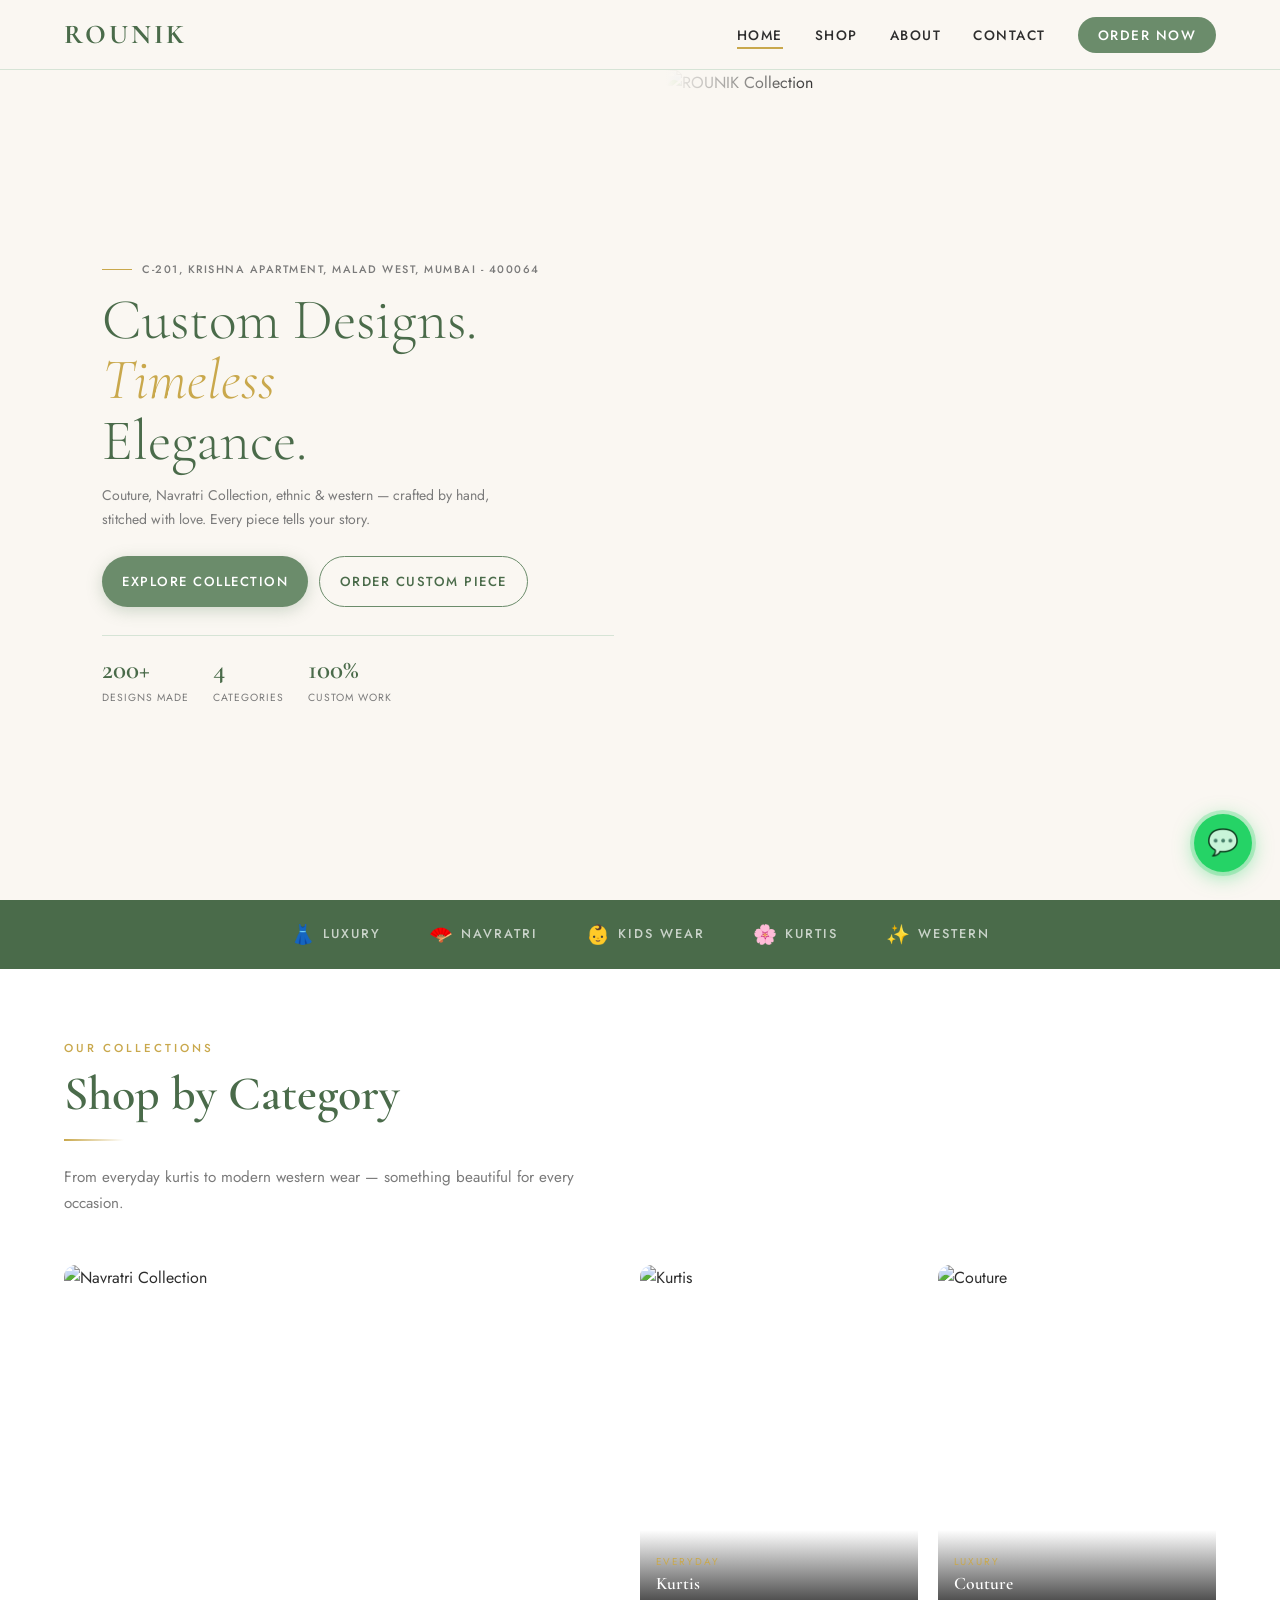
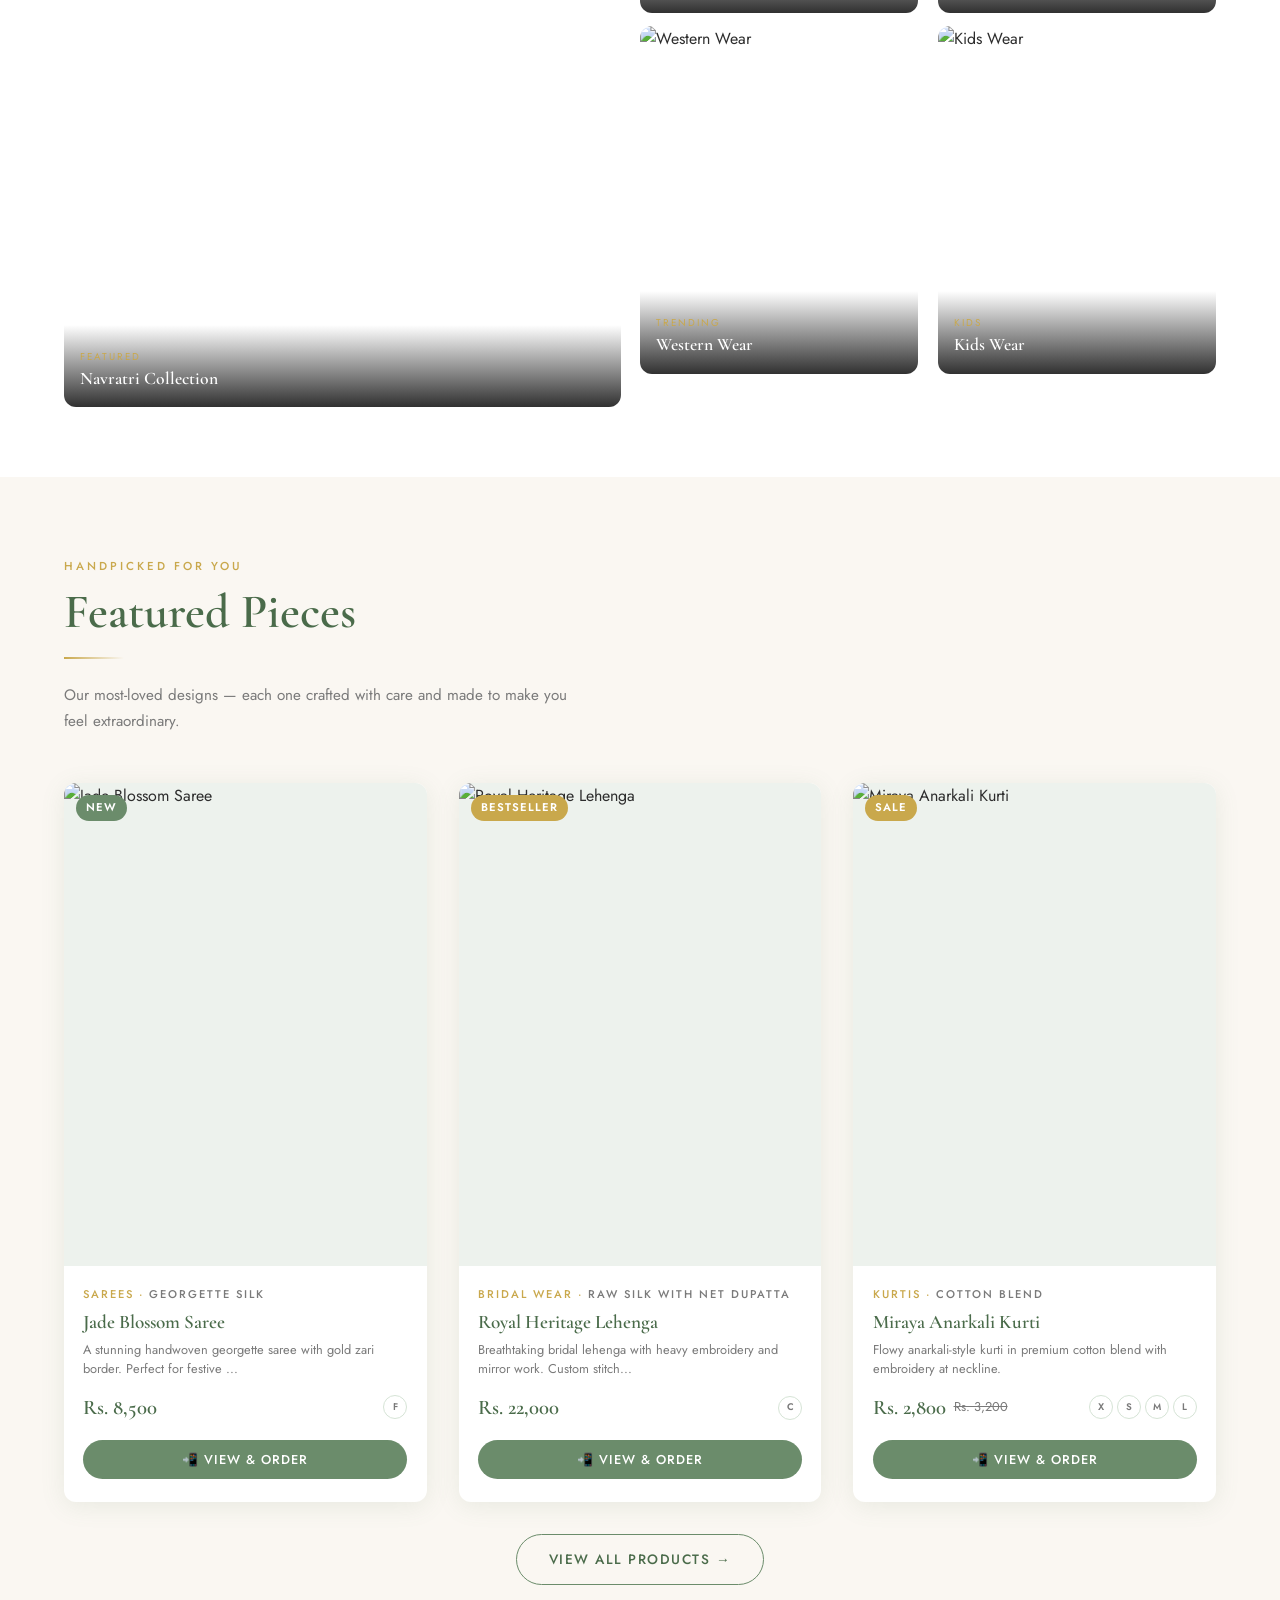
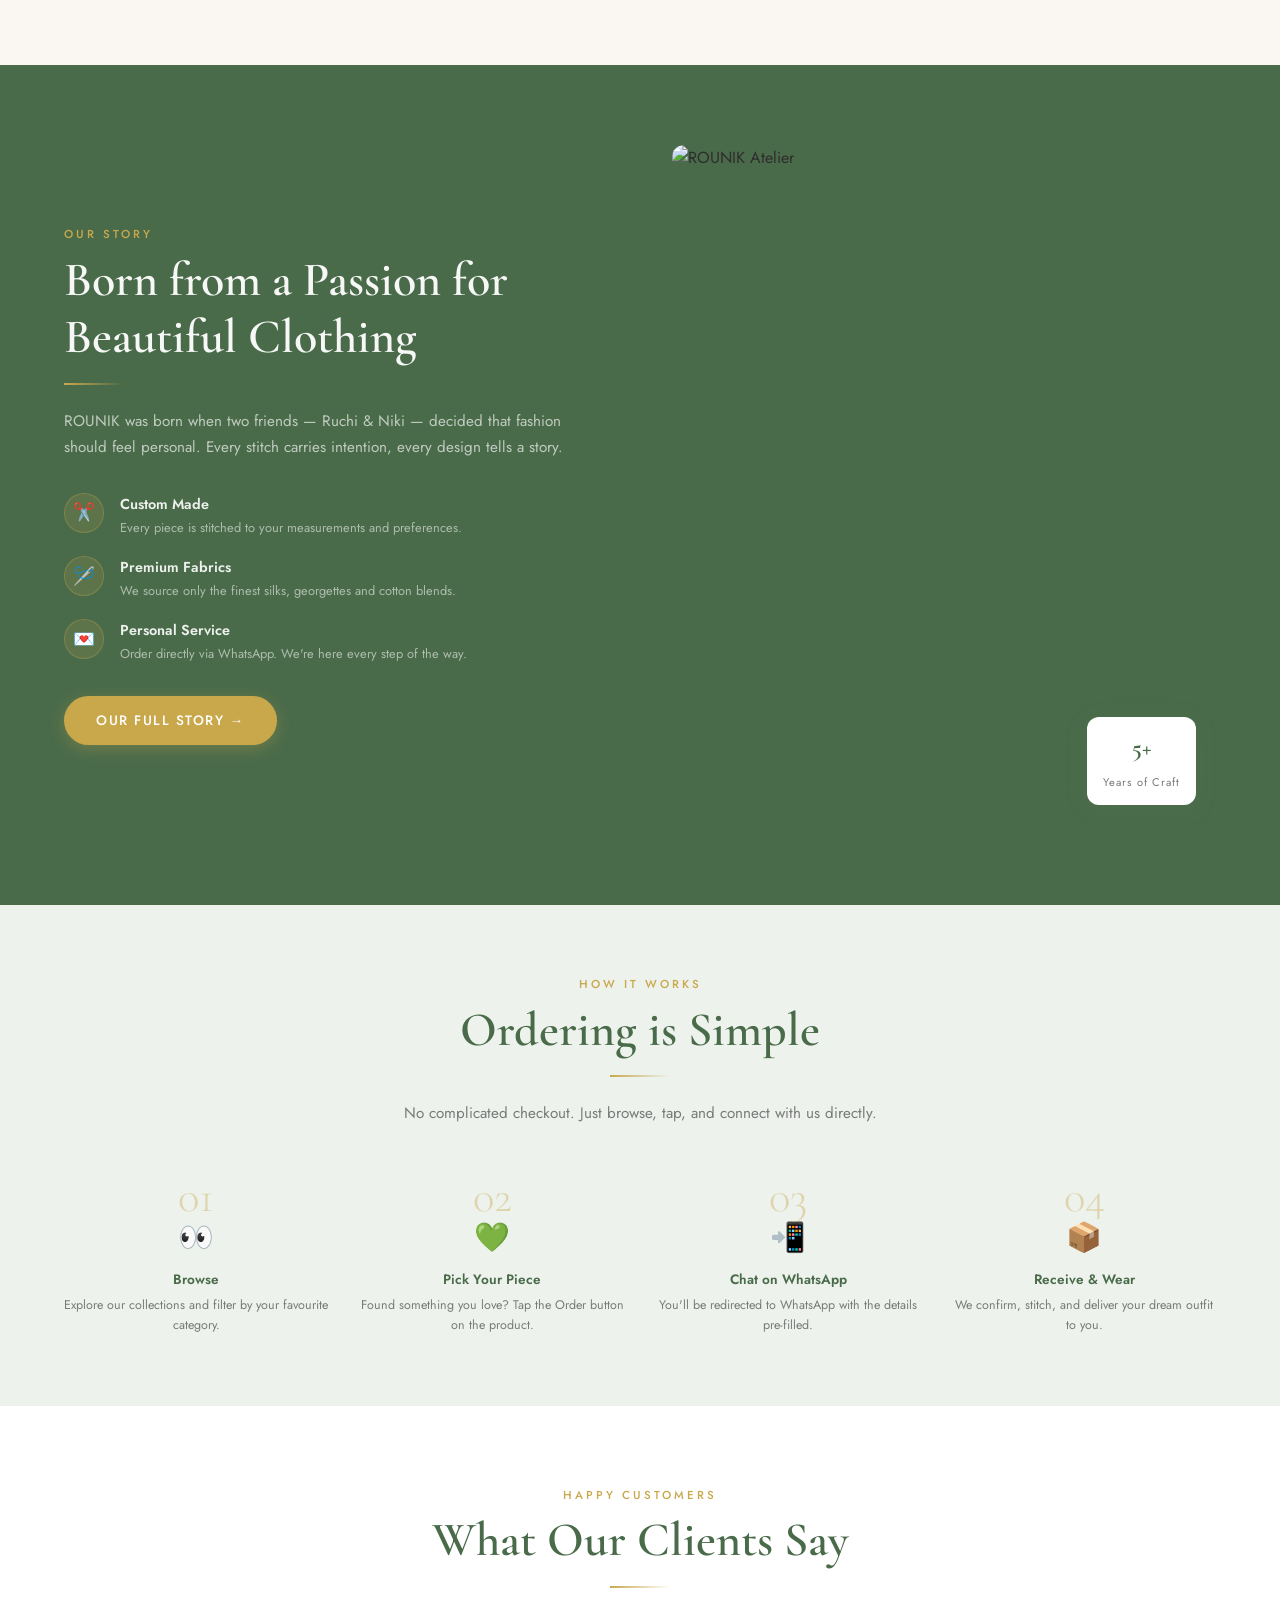
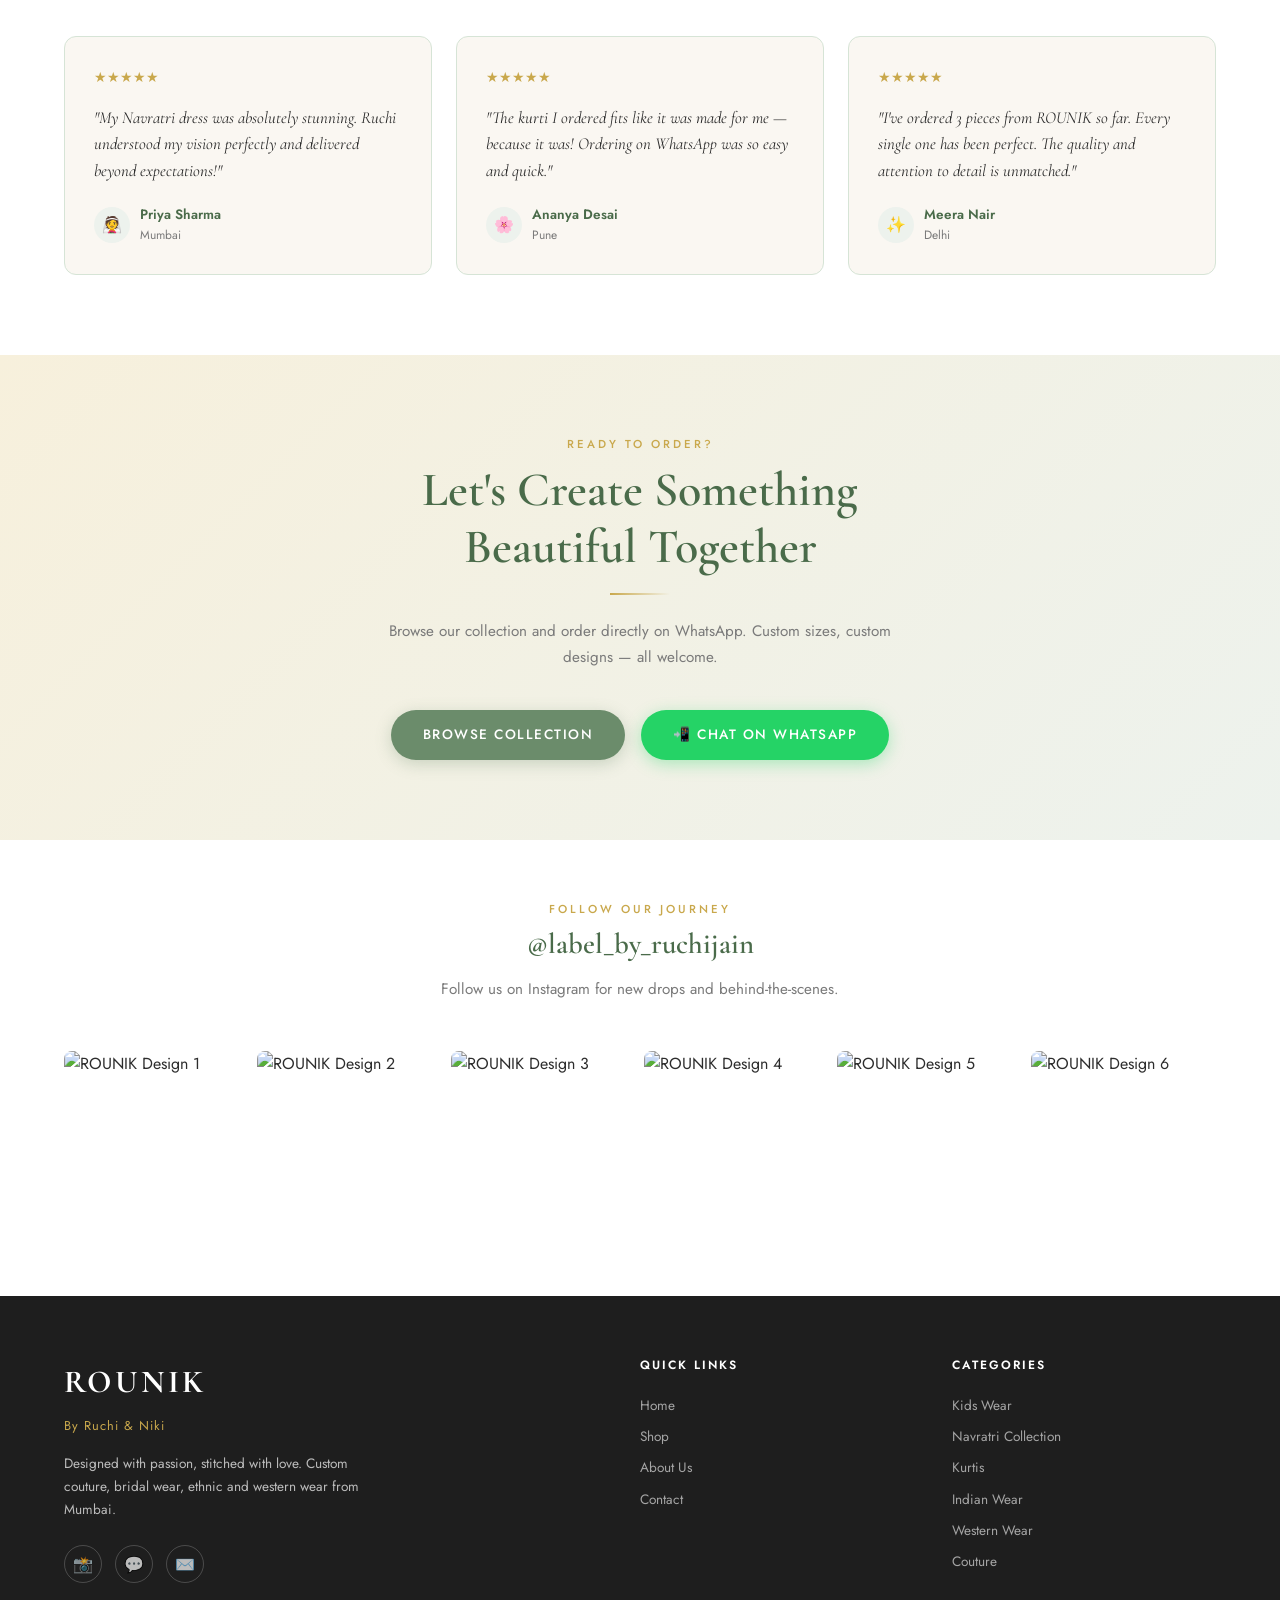
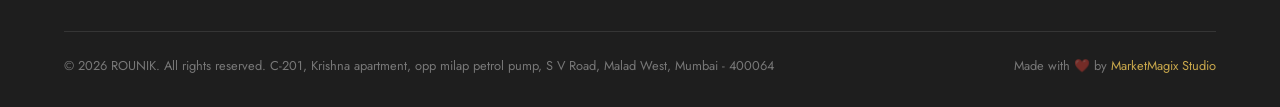
==== commit d8f7bb5d: "Updated project" ====
--- a/index.html
+++ b/index.html
@@ -4,96 +4,240 @@
   <meta charset="UTF-8">
   <meta name="viewport" content="width=device-width, initial-scale=1.0">
   <title>ROUNIK — By Ruchi & Niki | Custom Designs. Timeless Elegance.</title>
-  <meta name="description" content="ROUNIK by Ruchi & Niki — Custom couture, Navratri Collection , Kids wear, ethnic and western wear. Designed with passion, stitched with love. C-201, Krishna apartment, opp milap petrol pump, s v road, Malad West, Mumbai 400064, India.">
+  <meta name="description" content="ROUNIK by Ruchi & Niki — Custom couture, Navratri Collection, Kids wear, ethnic and western wear. Designed with passion, stitched with love. C-201, Krishna apartment, opp milap petrol pump, s v road, Malad West, Mumbai 400064, India.">
   <link rel="stylesheet" href="css/style.css">
   <style>
-    /* Home-only additions */
-    .hero { min-height: 100vh; padding-top: 70px; position: relative; overflow: hidden; display: grid; grid-template-columns: 1fr 1fr; }
-    .hero-left { display: flex; align-items: center; padding: 80px 5% 80px 8%; position: relative; z-index: 1; }
-    .hero-right { position: relative; overflow: hidden; }
-    .hero-right img { width: 100%; height: 100%; object-fit: cover; }
-    .hero-right::after {
-      content: ''; position: absolute; inset: 0;
-      background: linear-gradient(to right, var(--cream) 0%, transparent 30%);
-    }
-    .hero-tag {
-      position: absolute; bottom: 40px; left: -10px; z-index: 10;
-      background: var(--white); border-radius: var(--radius);
-      padding: 14px 20px; box-shadow: var(--shadow-lg);
-      display: flex; align-items: center; gap: 12px;
-    }
-    .collection-teaser {
-      padding: 70px 5%; background: var(--white);
-    }
+    /* ═══════════════════════════════════════════
+       MOBILE FIRST HERO
+    ═══════════════════════════════════════════ */
+    .hero {
+      display: flex;
+      flex-direction: column;
+      padding-top: 62px;
+      min-height: 100svh;
+      position: relative;
+      overflow: hidden;
+    }
+
+    /* Image on top — mobile */
+    .hero-right {
+      order: 1;
+      width: 100%;
+      height: 62vw;
+      min-height: 260px;
+      max-height: 440px;
+      position: relative;
+      overflow: hidden;
+      flex-shrink: 0;
+    }
+    .hero-right img {
+      width: 100%;
+      height: 100%;
+      object-fit: cover;
+      object-position: top center;
+      display: block;
+    }
+    .hero-right .hero-overlay {
+      position: absolute;
+      inset: 0;
+      background: linear-gradient(to bottom, transparent 55%, var(--cream) 100%);
+    }
+
+    /* Text below image — mobile */
+    .hero-left {
+      order: 2;
+      padding: 1.2rem 5% 2.5rem;
+      display: flex;
+      align-items: flex-start;
+      background: var(--cream);
+      position: relative;
+      z-index: 1;
+    }
+    .hero-content { width: 100%; }
+
+    .hero-eyebrow {
+      display: flex;
+      align-items: center;
+      gap: 10px;
+      margin-bottom: 0.8rem;
+    }
+    .hero-eyebrow-line { width: 30px; height: 1px; background: var(--gold); flex-shrink: 0; }
+    .hero-eyebrow span {
+      font-size: 0.68rem;
+      letter-spacing: 1.5px;
+      text-transform: uppercase;
+      color: var(--muted);
+      font-weight: 500;
+      line-height: 1.4;
+    }
+
+    .hero-title {
+      font-family: 'Cormorant Garamond', serif;
+      font-size: clamp(2.2rem, 8vw, 3.5rem);
+      font-weight: 300;
+      line-height: 1.05;
+      color: var(--sage-dark);
+      margin-bottom: 0.8rem;
+    }
+    .hero-title em { font-style: italic; color: var(--gold); }
+
+    .hero-subtitle {
+      font-size: 0.875rem;
+      color: var(--muted);
+      line-height: 1.7;
+      margin-bottom: 1.5rem;
+    }
+
+    .hero-buttons {
+      display: flex;
+      flex-direction: column;
+      gap: 0.65rem;
+      margin-bottom: 1.8rem;
+    }
+    .hero-buttons .btn {
+      width: 100%;
+      justify-content: center;
+      padding: 14px 20px;
+      font-size: 0.82rem;
+    }
+
+    .hero-stats {
+      display: flex;
+      gap: 1.5rem;
+      padding-top: 1.2rem;
+      border-top: 1px solid var(--border);
+    }
+    .hero-stat-num {
+      font-family: 'Cormorant Garamond', serif;
+      font-size: 1.7rem;
+      font-weight: 600;
+      color: var(--sage-dark);
+      display: block;
+      line-height: 1;
+    }
+    .hero-stat-label {
+      font-size: 0.65rem;
+      color: var(--muted);
+      letter-spacing: 1px;
+      text-transform: uppercase;
+    }
+
+    /* Hide on mobile */
+    .hero-tag { display: none; }
+
+    /* ── Collection Teaser ── */
+    .collection-teaser { padding: 50px 4%; background: var(--white); }
     .collection-grid {
-      display: grid; grid-template-columns: 2fr 1fr 1fr; gap: 1.2rem;
-      margin-top: 2.5rem;
+      display: grid;
+      grid-template-columns: 1fr 1fr;
+      gap: 0.8rem;
+      margin-top: 2rem;
     }
     .collection-card {
-      position: relative; overflow: hidden; border-radius: var(--radius);
-      cursor: pointer; transition: var(--transition);
+      position: relative; overflow: hidden;
+      border-radius: var(--radius); cursor: pointer;
+      transition: var(--transition);
     }
     .collection-card:hover { transform: scale(1.01); }
     .collection-card img {
       width: 100%; height: 100%; object-fit: cover;
       transition: transform 0.6s ease;
     }
-    .collection-card:hover img { transform: scale(1.08); }
-    .collection-card.tall { aspect-ratio: 3/4; }
-    .collection-card.short { aspect-ratio: 4/5; }
+    .collection-card:hover img { transform: scale(1.06); }
+    .collection-card.tall { aspect-ratio: 3/4; grid-row: span 2; }
+    .collection-card.short { aspect-ratio: 1/1; }
     .collection-card-label {
       position: absolute; bottom: 0; left: 0; right: 0;
-      background: linear-gradient(to top, rgba(30,30,30,0.85) 0%, transparent 100%);
-      padding: 2rem 1.2rem 1.2rem;
+      background: linear-gradient(to top, rgba(20,20,20,0.88) 0%, transparent 100%);
+      padding: 1.5rem 1rem 0.9rem;
       color: var(--white);
     }
-    .col-cat { font-size: 0.7rem; letter-spacing: 2px; text-transform: uppercase; color: var(--gold); }
-    .col-name { font-family: 'Cormorant Garamond', serif; font-size: 1.3rem; font-weight: 600; }
-    .col-count { font-size: 0.75rem; color: rgba(255,255,255,0.6); }
+    .col-cat { font-size: 0.62rem; letter-spacing: 2px; text-transform: uppercase; color: var(--gold); }
+    .col-name { font-family: 'Cormorant Garamond', serif; font-size: 1.1rem; font-weight: 600; }
+    .col-count { font-size: 0.7rem; color: rgba(255,255,255,0.6); }
     .collection-card-cta {
-      position: absolute; top: 12px; right: 12px;
+      position: absolute; top: 10px; right: 10px;
       background: rgba(255,255,255,0.15); backdrop-filter: blur(8px);
       border: 1px solid rgba(255,255,255,0.3);
-      color: var(--white); padding: 6px 14px; border-radius: 50px;
-      font-size: 0.75rem; letter-spacing: 1px; text-transform: uppercase;
+      color: var(--white); padding: 5px 12px; border-radius: 50px;
+      font-size: 0.68rem; letter-spacing: 1px; text-transform: uppercase;
       font-weight: 500;
     }
-    .process-section { padding: 70px 5%; background: var(--sage-light); }
-    .process-grid { display: grid; grid-template-columns: repeat(4,1fr); gap: 2rem; margin-top: 3rem; }
+
+    /* ── Process Section ── */
+    .process-section { padding: 50px 4%; background: var(--sage-light); }
+    .process-grid {
+      display: grid;
+      grid-template-columns: 1fr 1fr;
+      gap: 1.5rem;
+      margin-top: 2.5rem;
+    }
     .process-step { text-align: center; }
     .process-num {
       font-family: 'Cormorant Garamond', serif;
-      font-size: 3.5rem; font-weight: 300; color: var(--gold); opacity: 0.4; line-height: 1;
-    }
-    .process-icon { font-size: 2rem; margin: -0.5rem 0 0.8rem; }
-    .process-title { font-size: 0.9rem; font-weight: 600; color: var(--sage-dark); margin-bottom: 0.4rem; }
-    .process-desc { font-size: 0.8rem; color: var(--muted); line-height: 1.6; }
-    .insta-strip { padding: 60px 5%; background: var(--white); }
-    .insta-grid { display: grid; grid-template-columns: repeat(6,1fr); gap: 0.5rem; margin-top: 2rem; }
-    .insta-item { aspect-ratio: 1; overflow: hidden; border-radius: 8px; position: relative; cursor: pointer; }
-    .insta-item img { width: 100%; height: 100%; object-fit: cover; transition: transform 0.5s ease; }
+      font-size: 2.8rem; font-weight: 300; color: var(--gold);
+      opacity: 0.4; line-height: 1;
+    }
+    .process-icon { font-size: 1.8rem; margin: -0.4rem 0 0.6rem; }
+    .process-title { font-size: 0.85rem; font-weight: 600; color: var(--sage-dark); margin-bottom: 0.3rem; }
+    .process-desc { font-size: 0.78rem; color: var(--muted); line-height: 1.6; }
+
+    /* ── Instagram Strip ── */
+    .insta-strip { padding: 50px 4%; background: var(--white); }
+    .insta-grid {
+      display: grid;
+      grid-template-columns: repeat(3, 1fr);
+      gap: 0.4rem;
+      margin-top: 1.5rem;
+    }
+    .insta-item {
+      aspect-ratio: 1; overflow: hidden;
+      border-radius: 8px; position: relative; cursor: pointer;
+    }
+    .insta-item img {
+      width: 100%; height: 100%; object-fit: cover;
+      transition: transform 0.5s ease;
+    }
     .insta-item:hover img { transform: scale(1.08); }
-    .insta-item::after {
-      content: '📷'; position: absolute; inset: 0;
-      background: rgba(107,140,107,0.7); display: flex; align-items: center;
-      justify-content: center; font-size: 1.5rem;
-      opacity: 0; transition: var(--transition);
-    }
-    .insta-item:hover::after { opacity: 1; }
-
-    @media(max-width:900px) {
-      .hero { grid-template-columns: 1fr; min-height: auto; }
-      .hero-left { padding: 100px 5% 3rem; }
-      .hero-right { height: 60vw; }
-      .collection-grid { grid-template-columns: 1fr 1fr; }
-      .collection-card.tall { grid-row: span 1; }
-      .process-grid { grid-template-columns: 1fr 1fr; }
-      .insta-grid { grid-template-columns: repeat(3,1fr); }
-    }
-    @media(max-width:600px) {
-      .collection-grid { grid-template-columns: 1fr; }
-      .process-grid { grid-template-columns: 1fr 1fr; }
-      .insta-grid { grid-template-columns: repeat(3,1fr); }
+
+    /* ═══════════════════════════════════════════
+       TABLET & DESKTOP — side by side hero
+    ═══════════════════════════════════════════ */
+    @media (min-width: 900px) {
+      .hero {
+        flex-direction: row;
+        align-items: stretch;
+        min-height: 100vh;
+        padding-top: 70px;
+      }
+      .hero-left {
+        order: 1;
+        width: 52%;
+        padding: 80px 4% 80px 8%;
+        align-items: center;
+      }
+      .hero-right {
+        order: 2;
+        width: 48%;
+        height: auto;
+        max-height: none;
+        min-height: 100%;
+      }
+      .hero-right .hero-overlay {
+        background: linear-gradient(to right, var(--cream) 0%, transparent 25%);
+      }
+      .hero-title { font-size: clamp(3rem, 4.5vw, 5rem); }
+      .hero-buttons { flex-direction: row; flex-wrap: wrap; }
+      .hero-buttons .btn { width: auto; }
+      .hero-tag { display: flex; }
+
+      .collection-grid { grid-template-columns: 2fr 1fr 1fr; gap: 1.2rem; margin-top: 2.5rem; }
+      .collection-card.short { aspect-ratio: 4/5; }
+      .collection-teaser { padding: 70px 5%; }
+      .process-section { padding: 70px 5%; }
+      .process-grid { grid-template-columns: repeat(4, 1fr); gap: 2rem; }
+      .insta-strip { padding: 60px 5%; }
+      .insta-grid { grid-template-columns: repeat(6, 1fr); gap: 0.5rem; }
     }
   </style>
 </head>
@@ -123,11 +267,15 @@
 
 <!-- HERO -->
 <section class="hero">
+  <div class="hero-right">
+    <img src="https://res.cloudinary.com/dnzjoigp1/image/upload/q_auto/f_auto/v1776955936/IMG_5686_1_akbjzh.jpg" alt="ROUNIK Collection">
+    <div class="hero-overlay"></div>
+  </div>
   <div class="hero-left">
     <div class="hero-content">
       <div class="hero-eyebrow">
         <div class="hero-eyebrow-line"></div>
-        <span> C-201, Krishna apartment, opp milap petrol pump, s v road, Malad West , Mumbai -400064, India</span>
+        <span>C-201, Krishna Apartment, Malad West, Mumbai - 400064</span>
       </div>
       <h1 class="hero-title">
         Custom Designs.<br><em>Timeless</em><br>Elegance.
@@ -155,10 +303,6 @@
       </div>
     </div>
   </div>
-  <div class="hero-right">
-    <img src="https://res.cloudinary.com/dnzjoigp1/image/upload/v1776956442/Gemini_Generated_Image_yngkhxyngkhxyngk_jxphza.png" alt="ROUNIK Collection">
-    <div style="position:absolute;inset:0;background:linear-gradient(to right,var(--cream) 0%,transparent 20%)"></div>
-  </div>
 </section>
 
 <!-- CATEGORIES STRIP -->
@@ -167,16 +311,16 @@
     <span class="cat-icon">👗</span><span class="cat-name">Luxury</span>
   </a>
   <a href="shop.html?cat=Bridal+Wear" class="cat-item">
-    <span class="cat-icon">💍</span><span class="cat-name">Navratri Collection</span>
+    <span class="cat-icon">🪭</span><span class="cat-name">Navratri</span>
   </a>
   <a href="shop.html?cat=Sarees" class="cat-item">
-    <span class="cat-icon">🪭</span><span class="cat-name">Kids Wear</span>
+    <span class="cat-icon">👶</span><span class="cat-name">Kids Wear</span>
   </a>
   <a href="shop.html?cat=Kurtis" class="cat-item">
     <span class="cat-icon">🌸</span><span class="cat-name">Kurtis</span>
   </a>
-  <a href="shop.html?cat=Churidar" class="cat-item">
-    <span class="cat-icon">✨</span><span class="cat-name">Western Wear</span>
+  <a href="shop.html?cat=Western+Wear" class="cat-item">
+    <span class="cat-icon">✨</span><span class="cat-name">Western</span>
   </a>
 </div>
 
@@ -186,47 +330,49 @@
     <span class="section-label">Our Collections</span>
     <h2 class="section-title">Shop by Category</h2>
     <div class="divider"></div>
-    <p class="section-sub">From everyday kurtis to modern day western wear — something beautiful for every occasion.</p>
+    <p class="section-sub">From everyday kurtis to modern western wear — something beautiful for every occasion.</p>
   </div>
   <div class="collection-grid">
+    <!-- Featured large card -->
     <div class="collection-card tall" onclick="location.href='shop.html?cat=Bridal+Wear'">
-      <img src="https://res.cloudinary.com/dnzjoigp1/image/upload/q_auto/f_auto/v1776955936/IMG_5686_1_akbjzh.jpg" alt="Bridal Wear">
+      <img src="https://res.cloudinary.com/dnzjoigp1/image/upload/q_auto/f_auto/v1776955936/IMG_5686_1_akbjzh.jpg" alt="Navratri Collection">
       <span class="collection-card-cta">Shop Now</span>
       <div class="collection-card-label">
         <div class="col-cat">Featured</div>
         <div class="col-name">Navratri Collection</div>
-        <div class="col-count">3 pieces</div>
-      </div>
-    </div>
-    <div style="display:flex;flex-direction:column;gap:1.2rem;">
-      <div class="collection-card short" onclick="location.href='shop.html?cat=Sarees'">
-        <img src="https://images.unsplash.com/photo-1610030469983-98e550d6193c?w=600&q=85" alt="Sarees">
-        <div class="collection-card-label">
-          <div class="col-cat">Kids</div>
-          <div class="col-name">Wear</div>
-        </div>
-      </div>
+      </div>
+    </div>
+    <!-- Small cards column -->
+    <div style="display:flex;flex-direction:column;gap:0.8rem;">
       <div class="collection-card short" onclick="location.href='shop.html?cat=Kurtis'">
-        <img src="https://res.cloudinary.com/dnzjoigp1/image/upload/v1776874262/Gemini_Generated_Image_d40ghld40ghld40g_nyfiky.png" alt="Kurtis">
+        <img src="https://res.cloudinary.com/dnzjoigp1/image/upload/q_auto/f_auto/v1776874262/Gemini_Generated_Image_d40ghld40ghld40g_nyfiky.png" alt="Kurtis">
         <div class="collection-card-label">
           <div class="col-cat">Everyday</div>
           <div class="col-name">Kurtis</div>
         </div>
       </div>
-    </div>
-    <div style="display:flex;flex-direction:column;gap:1.2rem;">
+      <div class="collection-card short" onclick="location.href='shop.html?cat=Western+Wear'">
+        <img src="https://res.cloudinary.com/dnzjoigp1/image/upload/q_auto/f_auto/v1776873502/Gemini_Generated_Image_upm7tfupm7tfupm7_nomnr7.png" alt="Western Wear">
+        <div class="collection-card-label">
+          <div class="col-cat">Trending</div>
+          <div class="col-name">Western Wear</div>
+        </div>
+      </div>
+    </div>
+    <!-- Desktop only: third column -->
+    <div style="display:flex;flex-direction:column;gap:0.8rem;" class="desktop-col">
       <div class="collection-card short" onclick="location.href='shop.html?cat=Couture'">
-        <img src="https://res.cloudinary.com/dnzjoigp1/image/upload/v1776874745/Gemini_Generated_Image_l4eu2ul4eu2ul4eu_mgdmzt.png" alt="Couture">
+        <img src="https://res.cloudinary.com/dnzjoigp1/image/upload/q_auto/f_auto/v1776874745/Gemini_Generated_Image_l4eu2ul4eu2ul4eu_mgdmzt.png" alt="Couture">
         <div class="collection-card-label">
           <div class="col-cat">Luxury</div>
           <div class="col-name">Couture</div>
         </div>
       </div>
-      <div class="collection-card short" onclick="location.href='shop.html?cat=Western+Wear'">
-        <img src="https://res.cloudinary.com/dnzjoigp1/image/upload/v1776873502/Gemini_Generated_Image_upm7tfupm7tfupm7_nomnr7.png" alt="Western">
+      <div class="collection-card short" onclick="location.href='shop.html?cat=Sarees'">
+        <img src="https://res.cloudinary.com/dnzjoigp1/image/upload/q_auto/f_auto/v1776873865/Gemini_Generated_Image_1q674c1q674c1q67_1_vcvjqr.png" alt="Kids Wear">
         <div class="collection-card-label">
-          <div class="col-cat">Trending</div>
-          <div class="col-name">Western Wear</div>
+          <div class="col-cat">Kids</div>
+          <div class="col-name">Kids Wear</div>
         </div>
       </div>
     </div>
@@ -242,7 +388,7 @@
     <p class="section-sub">Our most-loved designs — each one crafted with care and made to make you feel extraordinary.</p>
   </div>
   <div class="products-grid" id="featured-grid"></div>
-  <div style="text-align:center;margin-top:3rem;">
+  <div style="text-align:center;margin-top:2rem;">
     <a href="shop.html" class="btn btn-outline">View All Products →</a>
   </div>
 </section>
@@ -282,7 +428,7 @@
     </div>
   </div>
   <div class="about-image-wrap">
-    <img src="https://images.unsplash.com/photo-1594938291221-94f18cbb5a36?w=700&q=85" alt="ROUNIK Atelier">
+    <img src="https://res.cloudinary.com/dnzjoigp1/image/upload/q_auto/f_auto/v1776956139/IMG_5669_dv0sug.jpg" alt="ROUNIK Atelier">
     <div class="about-image-tag">
       <strong>5+</strong>
       <span>Years of Craft</span>
@@ -336,7 +482,7 @@
   <div class="testimonials-grid">
     <div class="testimonial-card fade-in">
       <div class="testimonial-stars">★★★★★</div>
-      <div class="testimonial-text">"My Navaratri dress was absolutely stunning. Ruchi understood my vision perfectly and delivered beyond expectations!"</div>
+      <div class="testimonial-text">"My Navratri dress was absolutely stunning. Ruchi understood my vision perfectly and delivered beyond expectations!"</div>
       <div class="testimonial-author">
         <div class="testimonial-avatar">👰</div>
         <div>
@@ -386,16 +532,16 @@
 <section class="insta-strip">
   <div class="section-header text-center">
     <span class="section-label">Follow Our Journey</span>
-    <h2 class="section-title" style="font-size:1.8rem;">@Label by Ruchijain</h2>
+    <h2 class="section-title" style="font-size:clamp(1.4rem,5vw,1.8rem);">@label_by_ruchijain</h2>
     <p class="section-sub" style="margin:0.5rem auto 0;">Follow us on Instagram for new drops and behind-the-scenes.</p>
   </div>
   <div class="insta-grid">
-    <div class="insta-item"><img src="https://res.cloudinary.com/dnzjoigp1/image/upload/q_auto/f_auto/v1776874745/Gemini_Generated_Image_l4eu2ul4eu2ul4eu_mgdmzt.png" alt=""></div>
-    <div class="insta-item"><img src="https://res.cloudinary.com/dnzjoigp1/image/upload/q_auto/f_auto/v1776874262/Gemini_Generated_Image_d40ghld40ghld40g_nyfiky.png" alt=""></div>
-    <div class="insta-item"><img src="https://res.cloudinary.com/dnzjoigp1/image/upload/q_auto/f_auto/v1776873865/Gemini_Generated_Image_1q674c1q674c1q67_1_vcvjqr.png" alt=""></div>
-    <div class="insta-item"><img src="https://res.cloudinary.com/dnzjoigp1/image/upload/q_auto/f_auto/v1776873502/Gemini_Generated_Image_upm7tfupm7tfupm7_nomnr7.png" alt=""></div>
-    <div class="insta-item"><img src="https://res.cloudinary.com/dnzjoigp1/image/upload/q_auto/f_auto/v1776955936/IMG_5686_1_akbjzh.jpg" alt=""></div>
-    <div class="insta-item"><img src="https://res.cloudinary.com/dnzjoigp1/image/upload/q_auto/f_auto/v1776956139/IMG_5669_dv0sug.jpg" alt=""></div>
+    <div class="insta-item"><img src="https://res.cloudinary.com/dnzjoigp1/image/upload/q_auto/f_auto/v1776874745/Gemini_Generated_Image_l4eu2ul4eu2ul4eu_mgdmzt.png" alt="ROUNIK Design 1"></div>
+    <div class="insta-item"><img src="https://res.cloudinary.com/dnzjoigp1/image/upload/q_auto/f_auto/v1776874262/Gemini_Generated_Image_d40ghld40ghld40g_nyfiky.png" alt="ROUNIK Design 2"></div>
+    <div class="insta-item"><img src="https://res.cloudinary.com/dnzjoigp1/image/upload/q_auto/f_auto/v1776873865/Gemini_Generated_Image_1q674c1q674c1q67_1_vcvjqr.png" alt="ROUNIK Design 3"></div>
+    <div class="insta-item"><img src="https://res.cloudinary.com/dnzjoigp1/image/upload/q_auto/f_auto/v1776873502/Gemini_Generated_Image_upm7tfupm7tfupm7_nomnr7.png" alt="ROUNIK Design 4"></div>
+    <div class="insta-item"><img src="https://res.cloudinary.com/dnzjoigp1/image/upload/q_auto/f_auto/v1776955936/IMG_5686_1_akbjzh.jpg" alt="ROUNIK Design 5"></div>
+    <div class="insta-item"><img src="https://res.cloudinary.com/dnzjoigp1/image/upload/q_auto/f_auto/v1776956139/IMG_5669_dv0sug.jpg" alt="ROUNIK Design 6"></div>
   </div>
 </section>
 
@@ -425,7 +571,7 @@
       <div class="footer-col-title">Categories</div>
       <div class="footer-links">
         <a href="shop.html?cat=Sarees">Kids Wear</a>
-        <a href="shop.html?cat=Bridal+Wear">Navratri collection</a>
+        <a href="shop.html?cat=Bridal+Wear">Navratri Collection</a>
         <a href="shop.html?cat=Kurtis">Kurtis</a>
         <a href="shop.html?cat=Churidar">Indian Wear</a>
         <a href="shop.html?cat=Western+Wear">Western Wear</a>
@@ -434,7 +580,7 @@
     </div>
   </div>
   <div class="footer-bottom">
-    <p>© 2026 ROUNIK. All rights reserved. C-201, Krishna apartment, opp milap petrol pump, s v road, Malad West , Mumbai -400064, India</p>
+    <p>© 2026 ROUNIK. All rights reserved. C-201, Krishna apartment, opp milap petrol pump, S V Road, Malad West, Mumbai - 400064</p>
     <p>Made with ❤️ by <span style="color:var(--gold)">MarketMagix Studio</span></p>
   </div>
 </footer>
--- a/css/style.css
+++ b/css/style.css
@@ -167,9 +167,11 @@
 /* ── Hero ── */
 .hero {
   min-height: 100vh;
-  display: flex; align-items: center;
-  padding: 100px 5% 60px;
-  position: relative; overflow: hidden;
+  display: grid;
+  grid-template-columns: 1fr 1fr;
+  padding-top: 70px;
+  position: relative;
+  overflow: hidden;
 }
 .hero-bg {
   position: absolute; inset: 0; z-index: 0;
@@ -181,6 +183,11 @@
 }
 .hero-circle-1 { width: 600px; height: 600px; top: -100px; right: -100px; }
 .hero-circle-2 { width: 400px; height: 400px; bottom: -50px; left: -100px; }
+.hero-left {
+  display: flex; align-items: center;
+  padding: 60px 5% 60px 8%;
+  position: relative; z-index: 1;
+}
 .hero-content { position: relative; z-index: 1; max-width: 580px; }
 .hero-eyebrow {
   display: flex; align-items: center; gap: 12px;
@@ -213,13 +220,30 @@
   font-size: 0.75rem; color: var(--muted);
   letter-spacing: 1px; text-transform: uppercase;
 }
+
+/* ── Hero Right Image — responsive ── */
+.hero-right {
+  position: relative;
+  overflow: hidden;
+  min-height: 100%;
+}
+.hero-right img {
+  width: 100%;
+  height: 100%;
+  object-fit: cover;
+  object-position: top center;
+  display: block;
+}
+
+/* keeps old .hero-image class working too */
 .hero-image {
-  position: absolute; right: 0; top: 0; bottom: 0;
-  width: 48%; z-index: 1;
+  position: relative;
+  overflow: hidden;
 }
 .hero-image img {
   width: 100%; height: 100%;
   object-fit: cover;
+  object-position: top center;
 }
 .hero-image-overlay {
   position: absolute; inset: 0;
@@ -572,21 +596,112 @@
 @media (max-width: 900px) {
   .nav-links { display: none; }
   .hamburger { display: flex; }
-  .hero { flex-direction: column; padding-top: 100px; }
-  .hero-image { position: relative; width: 100%; height: 400px; margin-top: 2rem; }
-  .hero-image-overlay { background: linear-gradient(to bottom, var(--cream) 0%, transparent 15%); }
   .about-strip { grid-template-columns: 1fr; }
   .about-image-wrap { aspect-ratio: 16/9; }
   .contact-grid { grid-template-columns: 1fr; }
   .footer-grid { grid-template-columns: 1fr 1fr; }
 }
+
 @media (max-width: 600px) {
-  .hero-title { font-size: 2.8rem; }
-  .hero-stats { gap: 1.5rem; }
-  .footer-grid { grid-template-columns: 1fr; }
-  .hero-buttons { flex-direction: column; }
-  .categories-strip { gap: 1.5rem; justify-content: flex-start; padding: 1rem 5%; }
-  .filter-bar { gap: 0.5rem; }
+  /* Nav — bigger touch targets */
+  nav { padding: 0 4%; height: 62px; }
+
+  /* Mobile menu — full width, bigger links */
+  .mobile-menu {
+    padding: 1rem 4%;
+    gap: 0;
+  }
+  .mobile-menu a {
+    font-size: 1rem;
+    padding: 1rem 0;
+    border-bottom: 1px solid var(--border);
+  }
+
+  /* Categories strip — scrollable */
+  .categories-strip {
+    gap: 1.2rem;
+    justify-content: flex-start;
+    padding: 1rem 4%;
+    overflow-x: auto;
+    -webkit-overflow-scrolling: touch;
+    scrollbar-width: none;
+  }
+  .categories-strip::-webkit-scrollbar { display: none; }
+  .cat-name { font-size: 0.72rem; }
+
+  /* Products grid — 2 columns on mobile */
+  .products-grid {
+    grid-template-columns: repeat(2, 1fr);
+    gap: 0.8rem;
+  }
+
+  /* Product card — compact on mobile */
+  .product-info { padding: 0.8rem; }
+  .product-name { font-size: 0.95rem; }
+  .product-price { font-size: 1rem; }
+  .product-order-btn { padding: 8px; font-size: 0.72rem; }
+  .product-desc { display: none; } /* hide desc on mobile cards */
+
+  /* Section padding — tighter on mobile */
+  .section { padding: 50px 4%; }
+  .section-title { font-size: clamp(1.6rem, 6vw, 2.5rem); }
+
+  /* About strip */
+  .about-strip { padding: 50px 4%; gap: 2rem; }
+  .about-features { gap: 1rem; }
+
+  /* Footer — single column */
+  .footer-grid { grid-template-columns: 1fr; gap: 2rem; }
+  footer { padding: 40px 4% 20px; }
+  .footer-bottom { flex-direction: column; text-align: center; gap: 0.5rem; }
+
+  /* Filter bar on shop page */
+  .filter-bar { gap: 0.4rem; padding: 1rem; }
+  .filter-btn { padding: 6px 12px; font-size: 0.75rem; }
+
+  /* Testimonials — single column */
+  .testimonials-grid { grid-template-columns: 1fr; }
+
+  /* Order CTA */
+  .order-cta { padding: 50px 4%; }
+  .order-cta-buttons { flex-direction: column; align-items: stretch; }
+  .order-cta-buttons .btn { justify-content: center; }
+
+  /* Contact page */
+  .contact-grid { padding: 40px 4%; }
+
+  /* Floating WhatsApp — bigger on mobile */
+  .floating-wa {
+    width: 62px;
+    height: 62px;
+    font-size: 1.8rem;
+    bottom: 20px;
+    right: 16px;
+  }
+
+  /* Modal — full screen on mobile */
+  #product-modal { padding: 0; align-items: flex-end; }
+  .modal-content {
+    border-radius: 20px 20px 0 0;
+    max-height: 92vh;
+  }
+  .modal-grid { grid-template-columns: 1fr; }
+  .modal-images { padding: 1rem; }
+  .modal-main-img-wrap { aspect-ratio: 4/3; }
+  .modal-info { padding: 0 1rem 2rem; }
+  .modal-name { font-size: 1.4rem; }
+  .modal-price { font-size: 1.5rem; }
+
+  /* Process grid — 2 columns */
+  .process-grid { grid-template-columns: 1fr 1fr; gap: 1.2rem; }
+  .process-num { font-size: 2.5rem; }
+
+  /* Instagram grid — 3 columns */
+  .insta-grid { grid-template-columns: repeat(3, 1fr); gap: 0.3rem; }
+
+  /* Collection grid — single column */
+  .collection-grid { grid-template-columns: 1fr; gap: 0.8rem; }
+  .collection-card.tall { aspect-ratio: 4/3; }
 }
 
 /* ══════════════════════════════════════════════════════
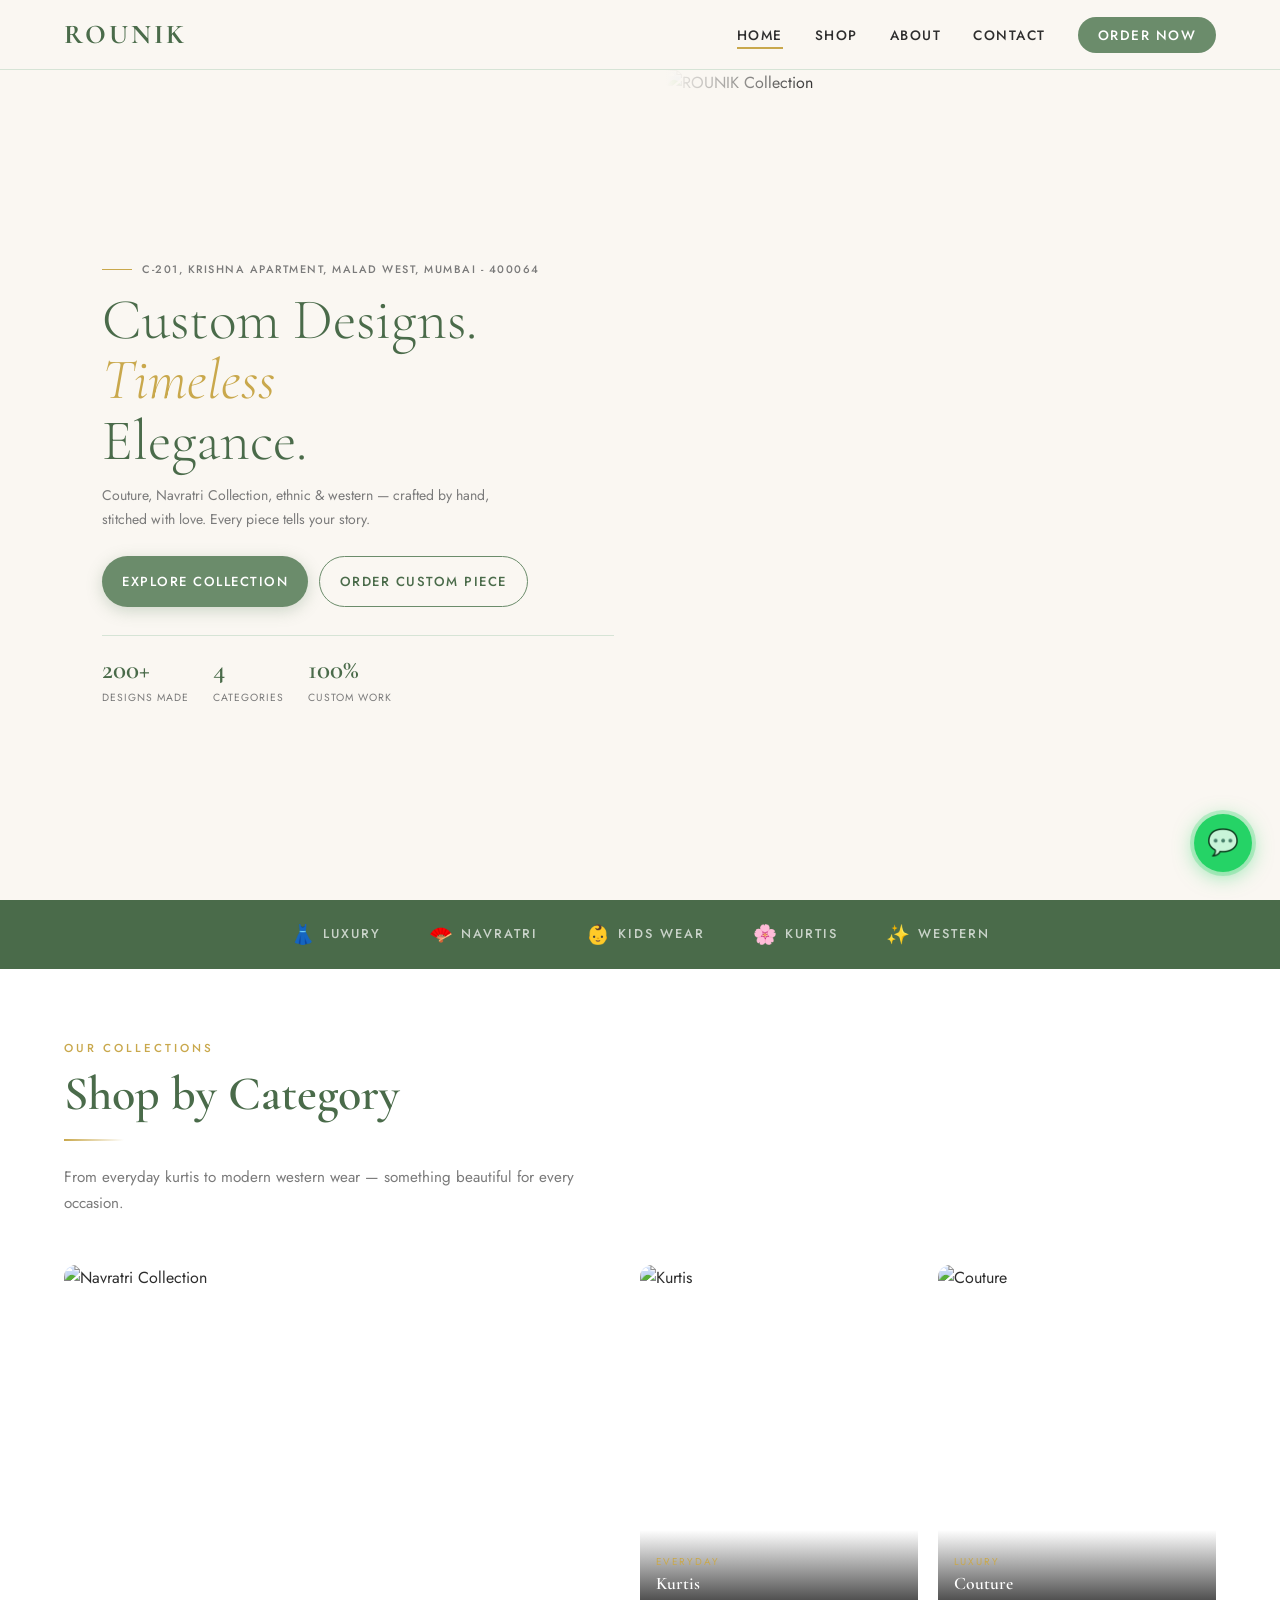
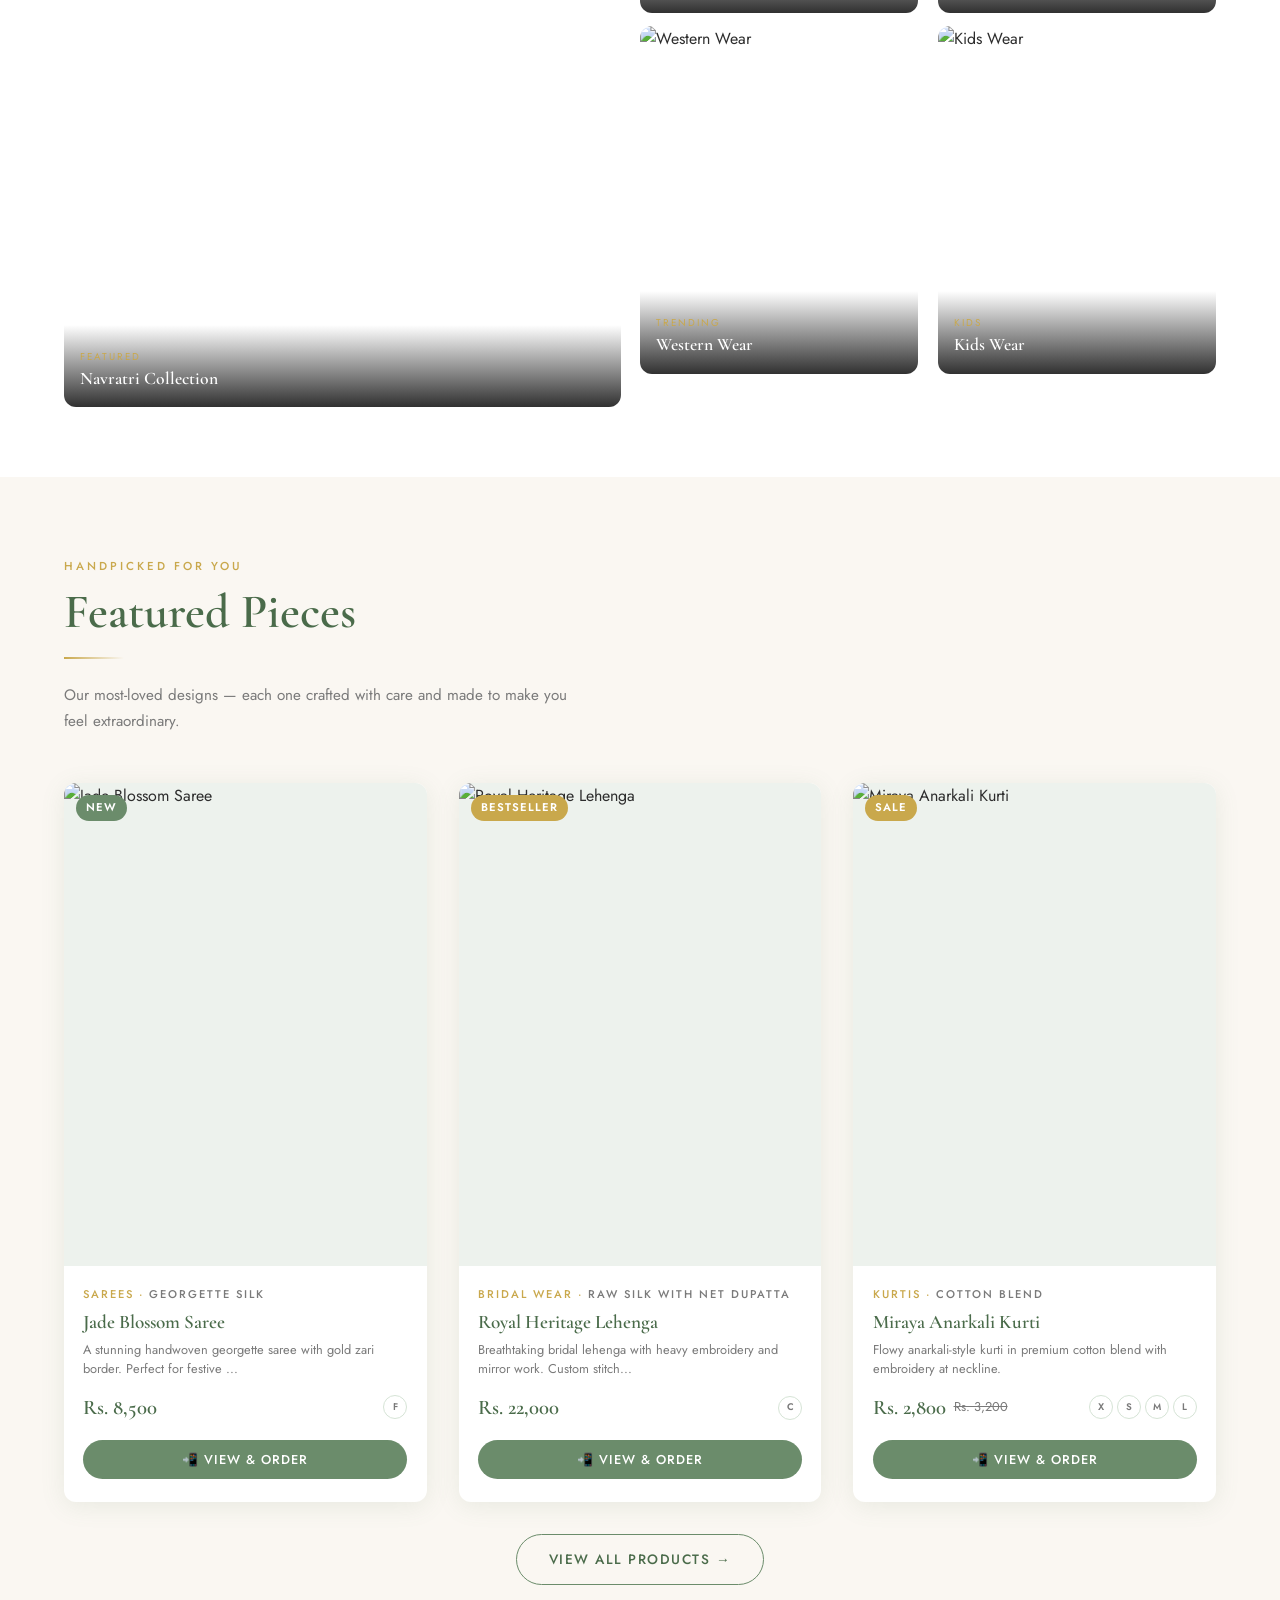
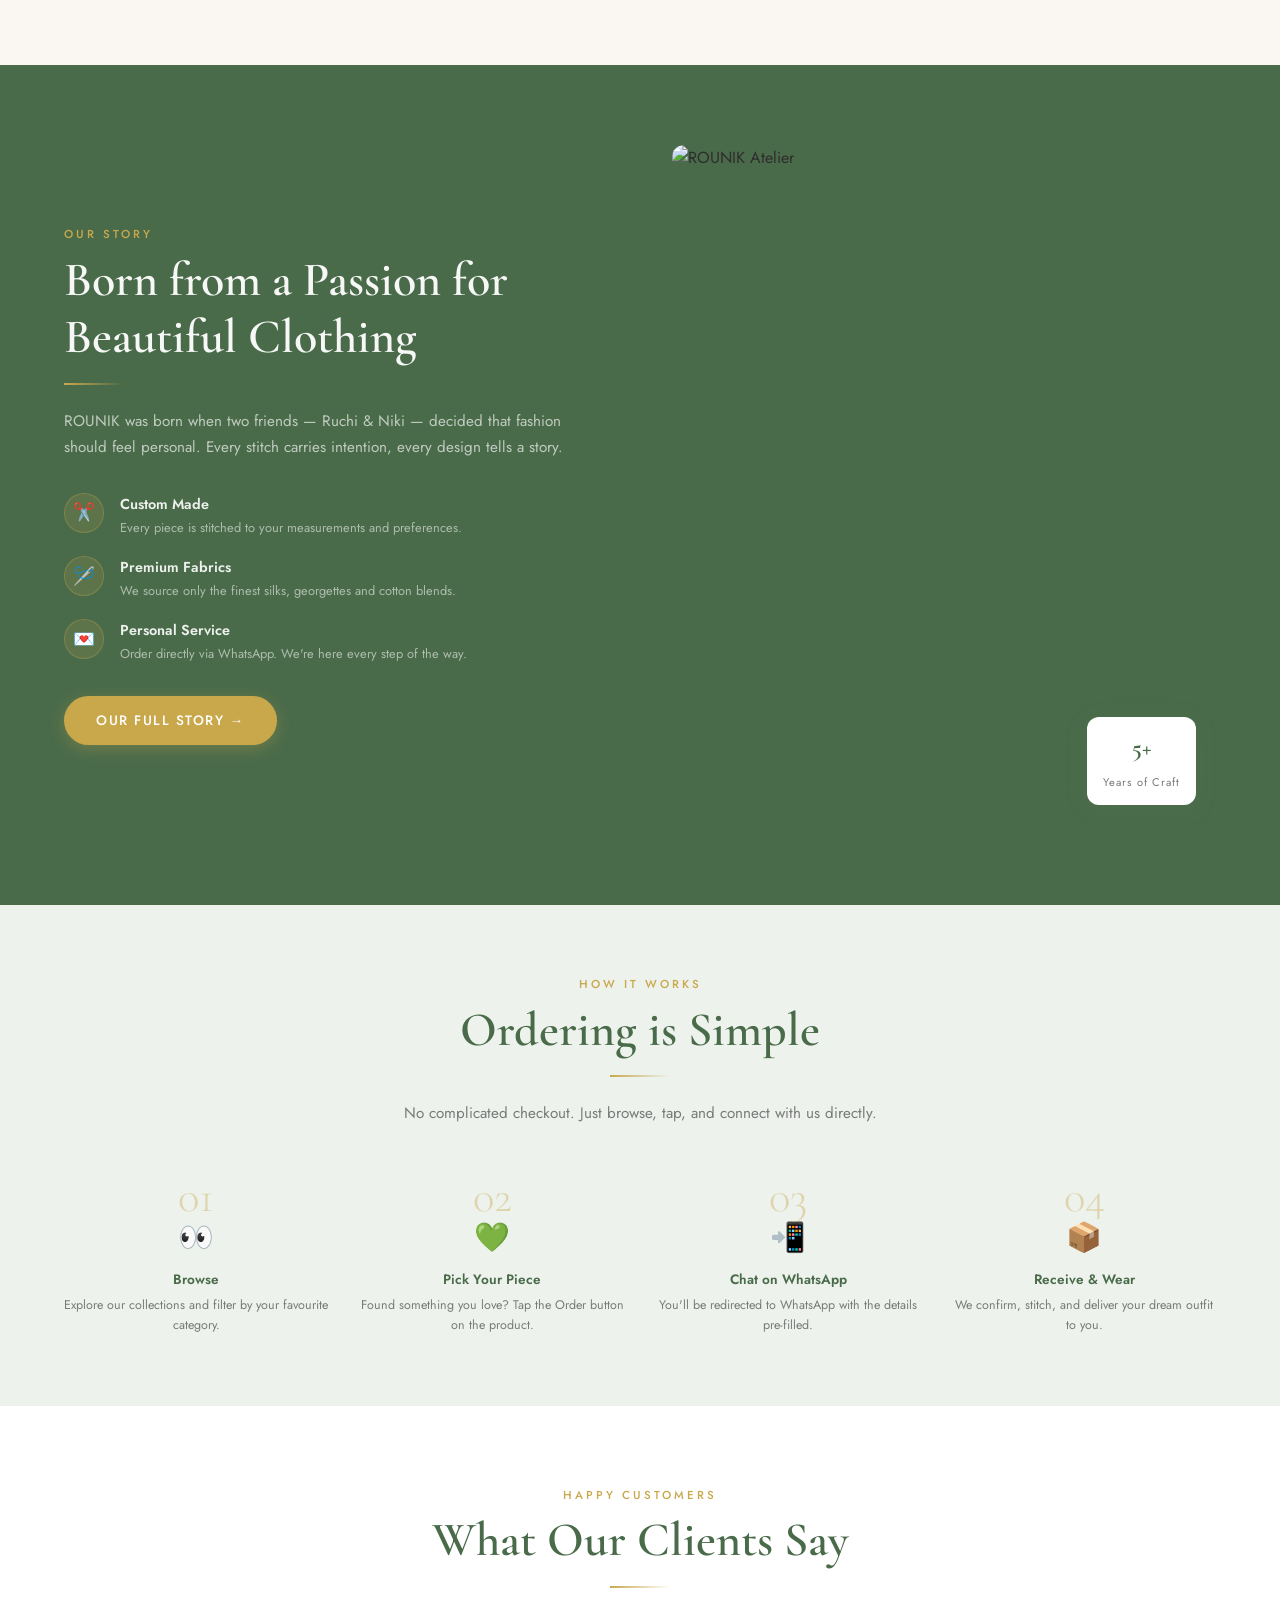
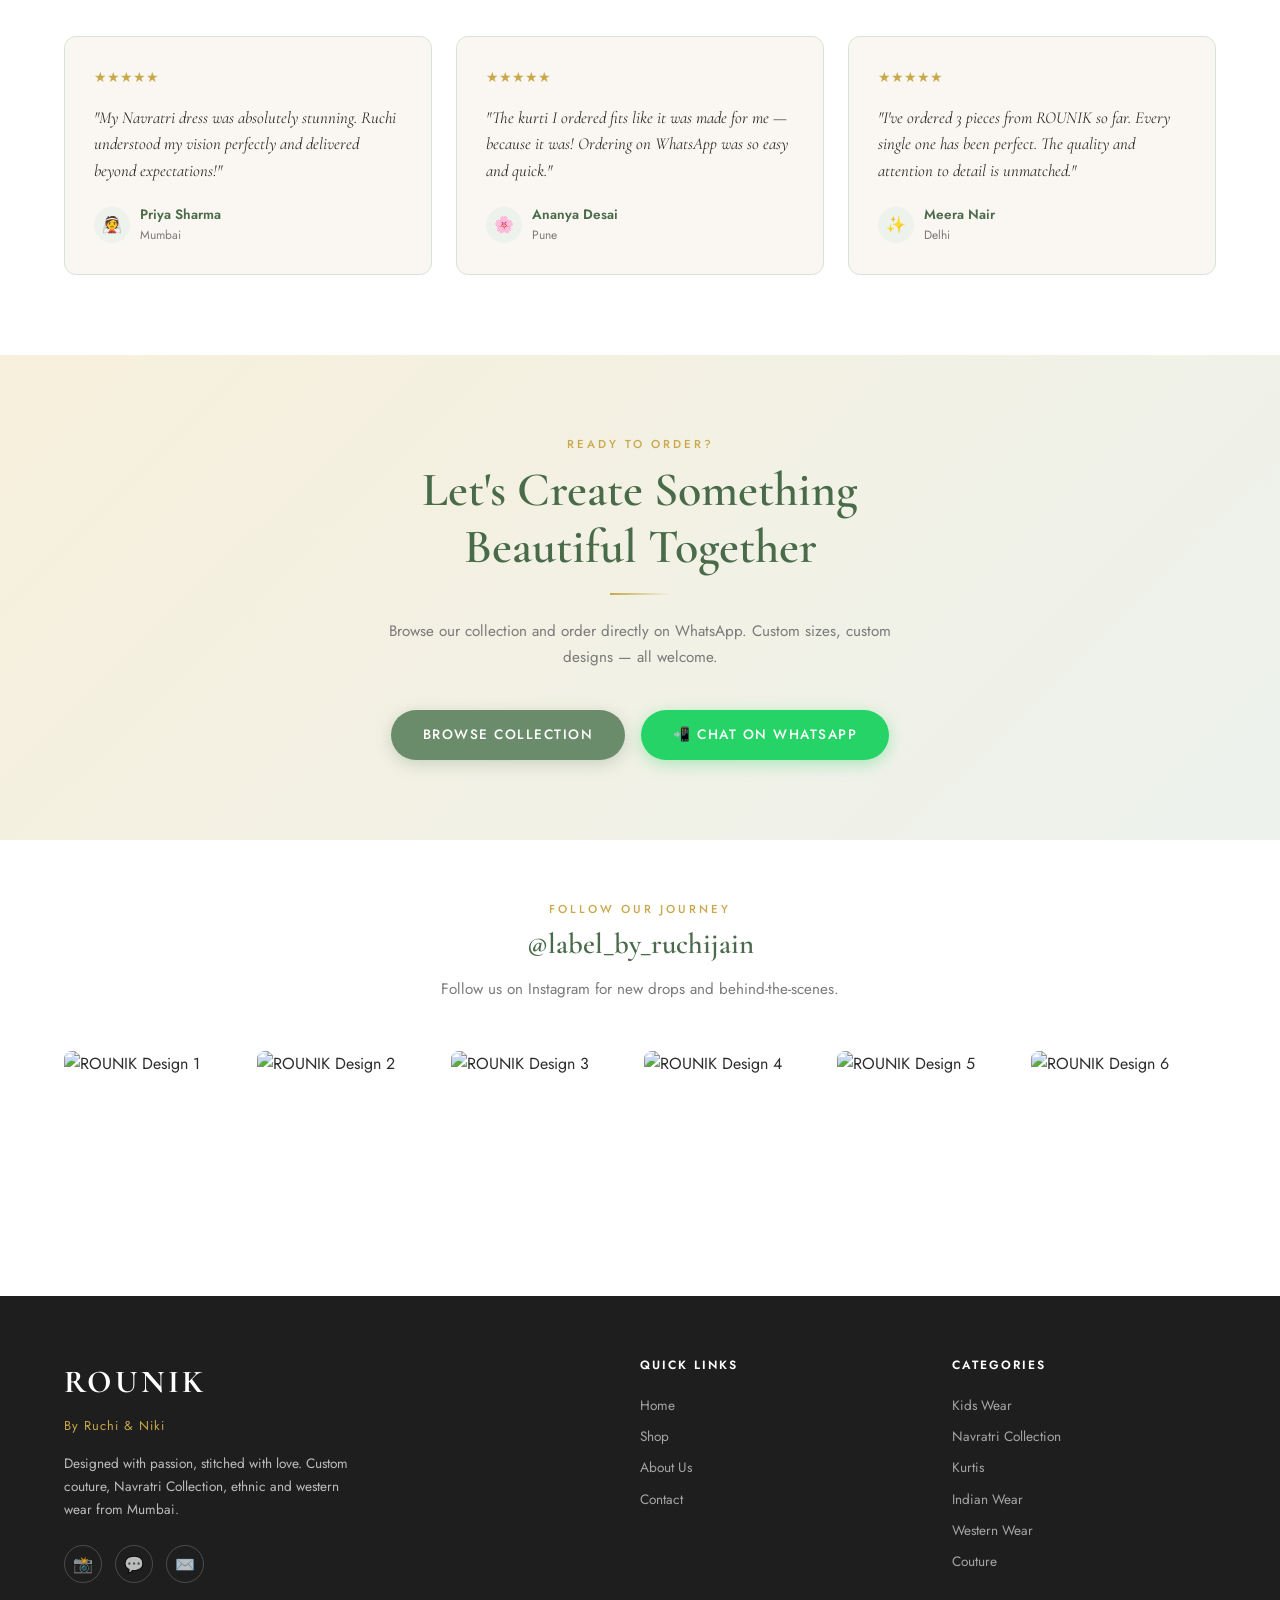
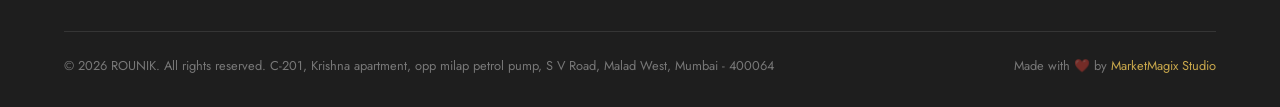
==== commit 7c56a0c3: "Updated project" ====
--- a/index.html
+++ b/index.html
@@ -4,7 +4,7 @@
   <meta charset="UTF-8">
   <meta name="viewport" content="width=device-width, initial-scale=1.0">
   <title>ROUNIK — By Ruchi & Niki | Custom Designs. Timeless Elegance.</title>
-  <meta name="description" content="ROUNIK by Ruchi & Niki — Custom couture, Navratri Collection, Kids wear, ethnic and western wear. Designed with passion, stitched with love. C-201, Krishna apartment, opp milap petrol pump, s v road, Malad West, Mumbai 400064, India.">
+  <meta name="description" content="ROUNIK by Ruchi & Niki — Custom couture, Navratri Collection, Kids wear, ethnic and western wear. Designed with passion, stitched with love. Mumbai, India.">
   <link rel="stylesheet" href="css/style.css">
   <style>
     /* ═══════════════════════════════════════════
@@ -268,7 +268,7 @@
 <!-- HERO -->
 <section class="hero">
   <div class="hero-right">
-    <img src="https://res.cloudinary.com/dnzjoigp1/image/upload/q_auto/f_auto/v1776955936/IMG_5686_1_akbjzh.jpg" alt="ROUNIK Collection">
+    <img src="https://res.cloudinary.com/dnzjoigp1/image/upload/v1776959073/Gemini_Generated_Image_ne3zawne3zawne3z_kyfnbl.png" alt="ROUNIK Collection">
     <div class="hero-overlay"></div>
   </div>
   <div class="hero-left">
@@ -428,7 +428,7 @@
     </div>
   </div>
   <div class="about-image-wrap">
-    <img src="https://res.cloudinary.com/dnzjoigp1/image/upload/q_auto/f_auto/v1776956139/IMG_5669_dv0sug.jpg" alt="ROUNIK Atelier">
+    <img src="https://res.cloudinary.com/dnzjoigp1/image/upload/q_auto/f_auto/v1776959068/IMG_5691_p43p5v.jpg" alt="ROUNIK Atelier">
     <div class="about-image-tag">
       <strong>5+</strong>
       <span>Years of Craft</span>
@@ -551,7 +551,7 @@
     <div>
       <div class="footer-brand-name">ROUNIK</div>
       <div class="footer-brand-tag">By Ruchi & Niki</div>
-      <p class="footer-brand-desc">Designed with passion, stitched with love. Custom couture, bridal wear, ethnic and western wear from Mumbai.</p>
+      <p class="footer-brand-desc">Designed with passion, stitched with love. Custom couture, Navratri Collection, ethnic and western wear from Mumbai.</p>
       <div class="footer-social">
         <a href="https://www.instagram.com/label_by_ruchijain?igsh=dGhienJyaDZvdXpx&utm_source=qr" target="_blank" class="social-btn">📸</a>
         <a href="https://wa.me/919XXXXXXXXX" target="_blank" class="social-btn">💬</a>
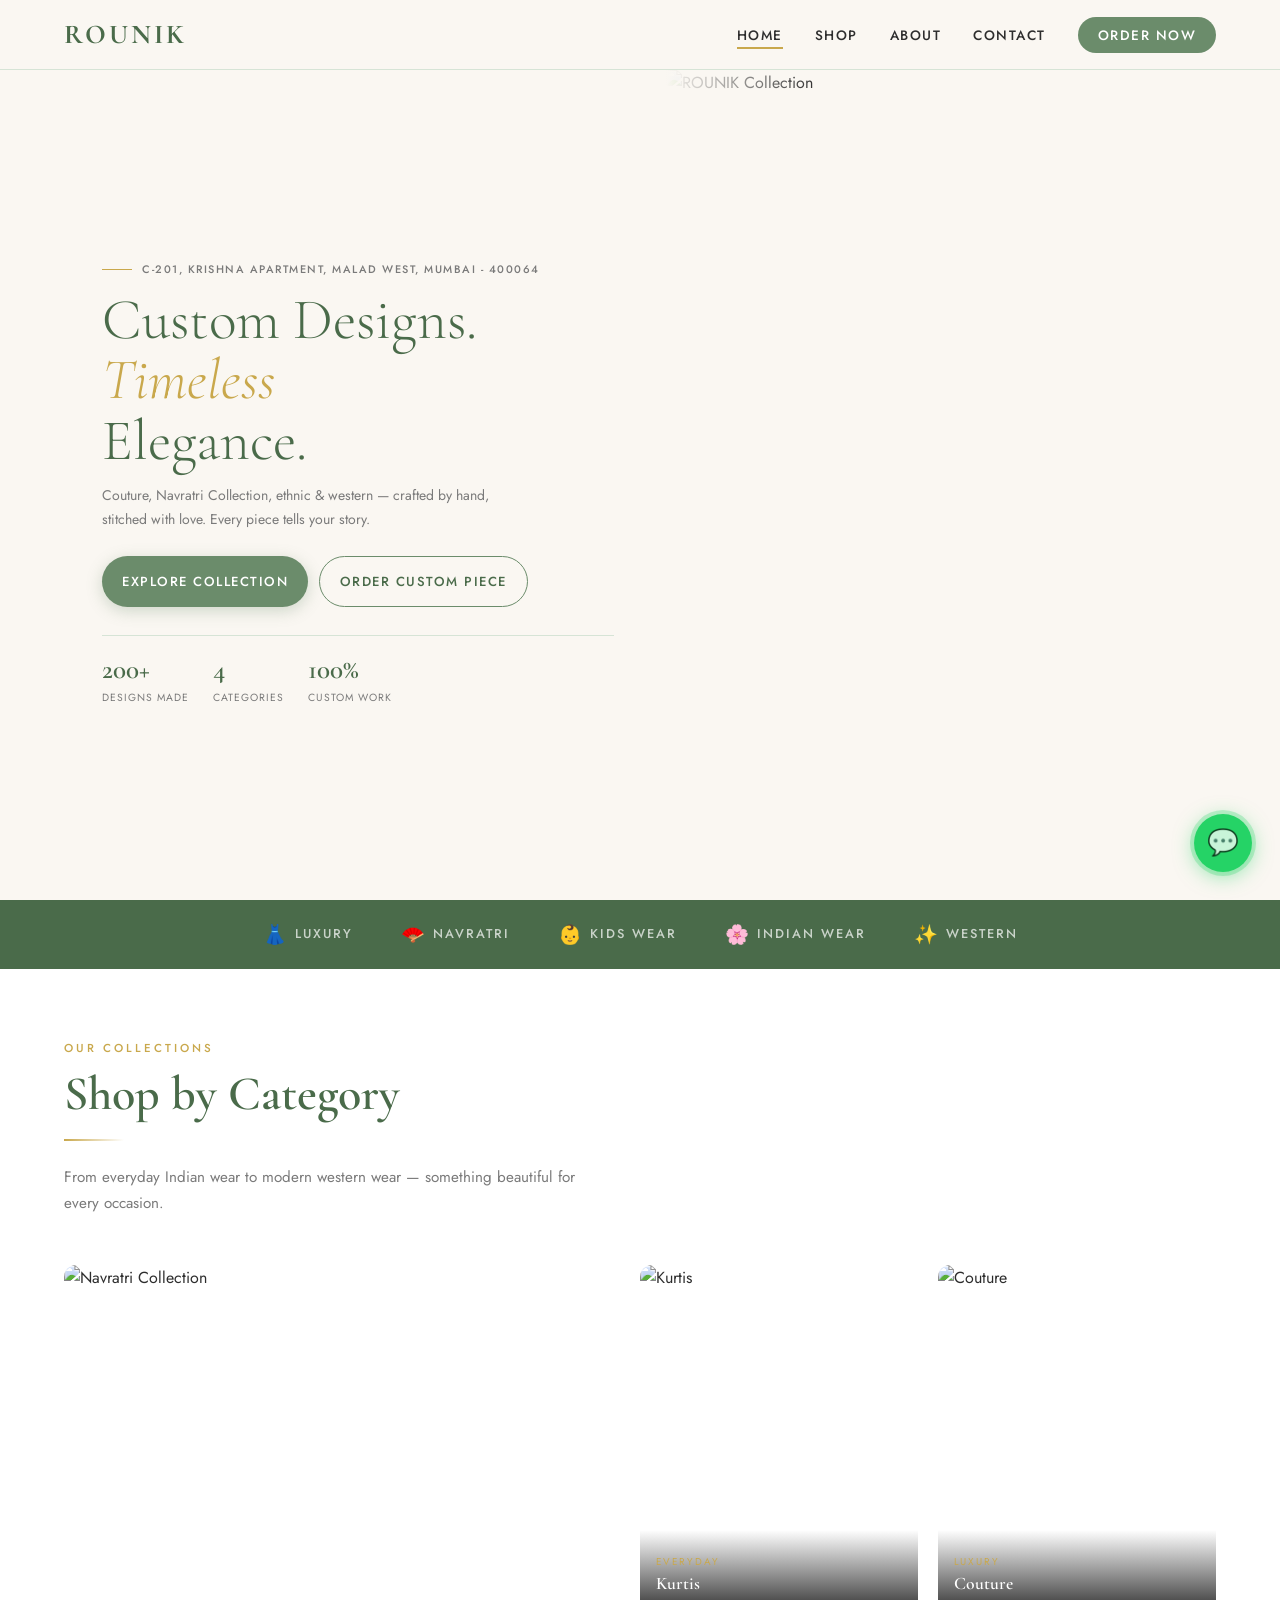
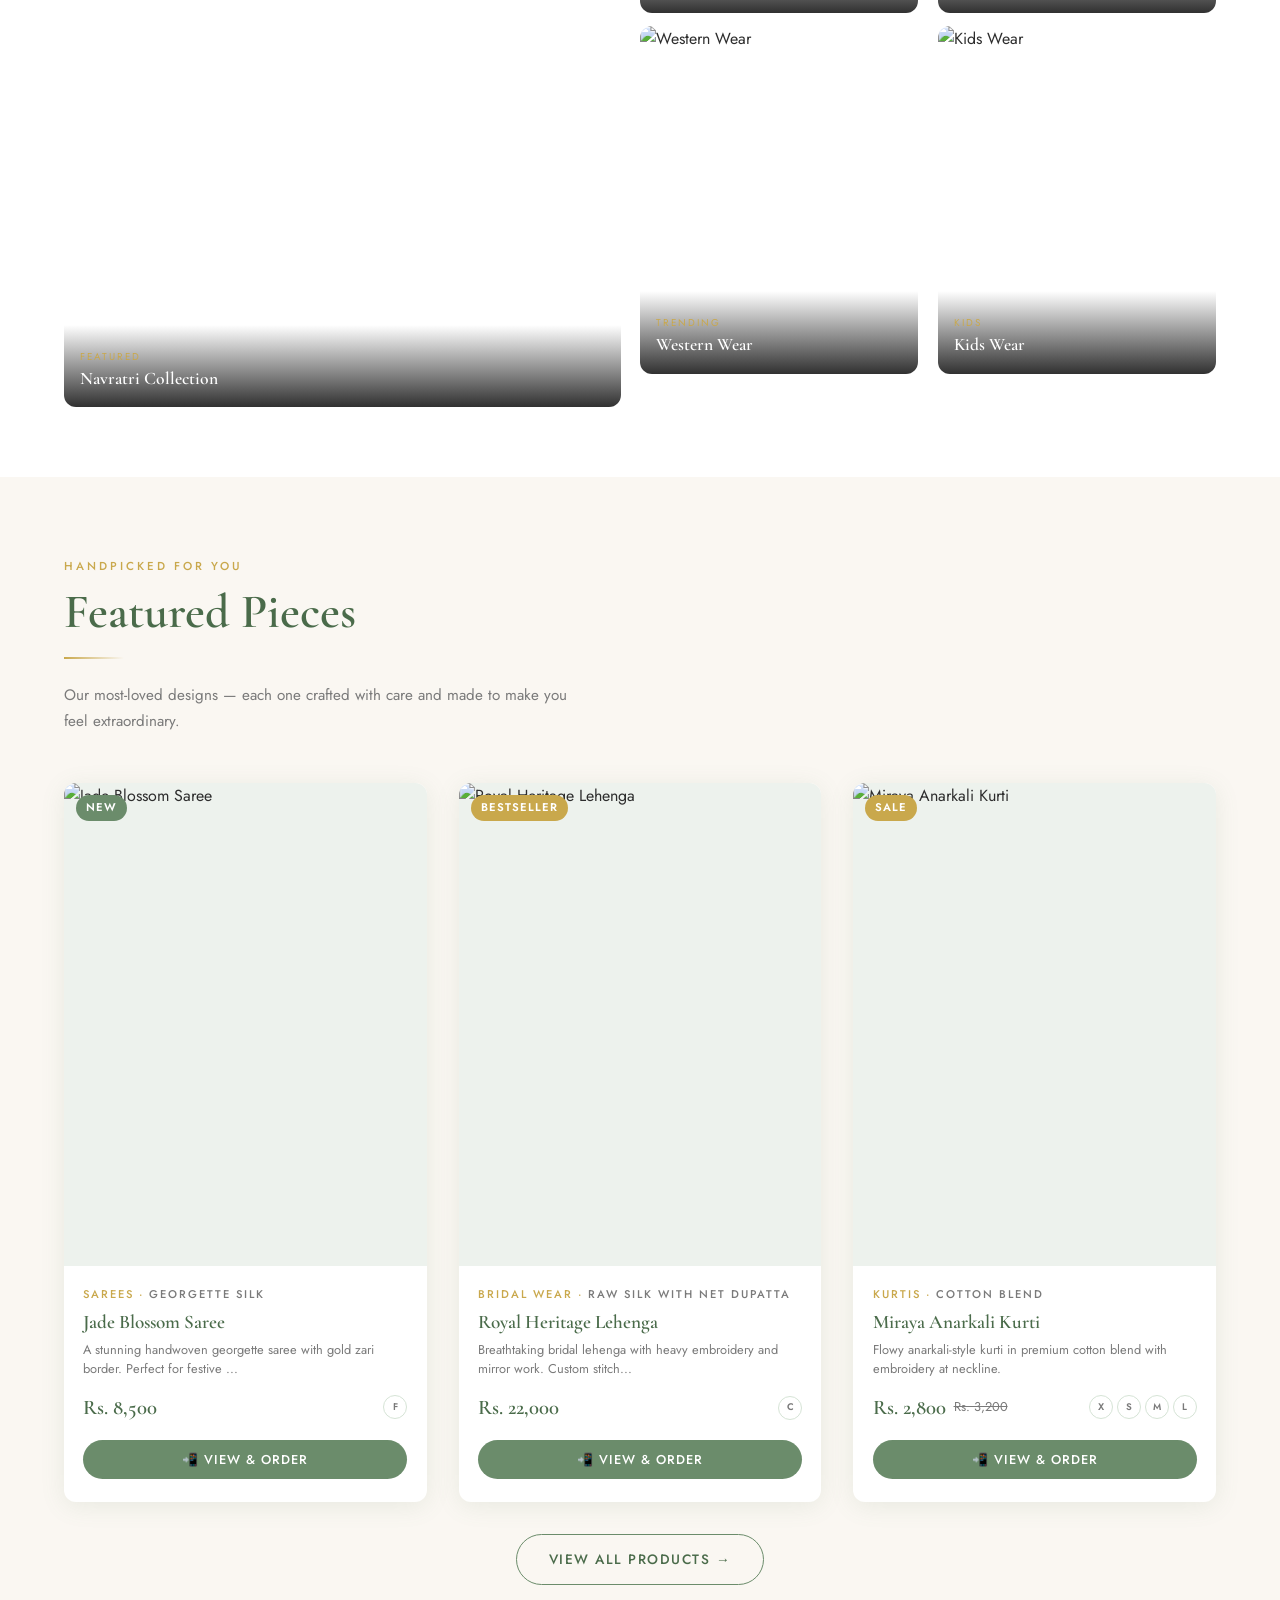
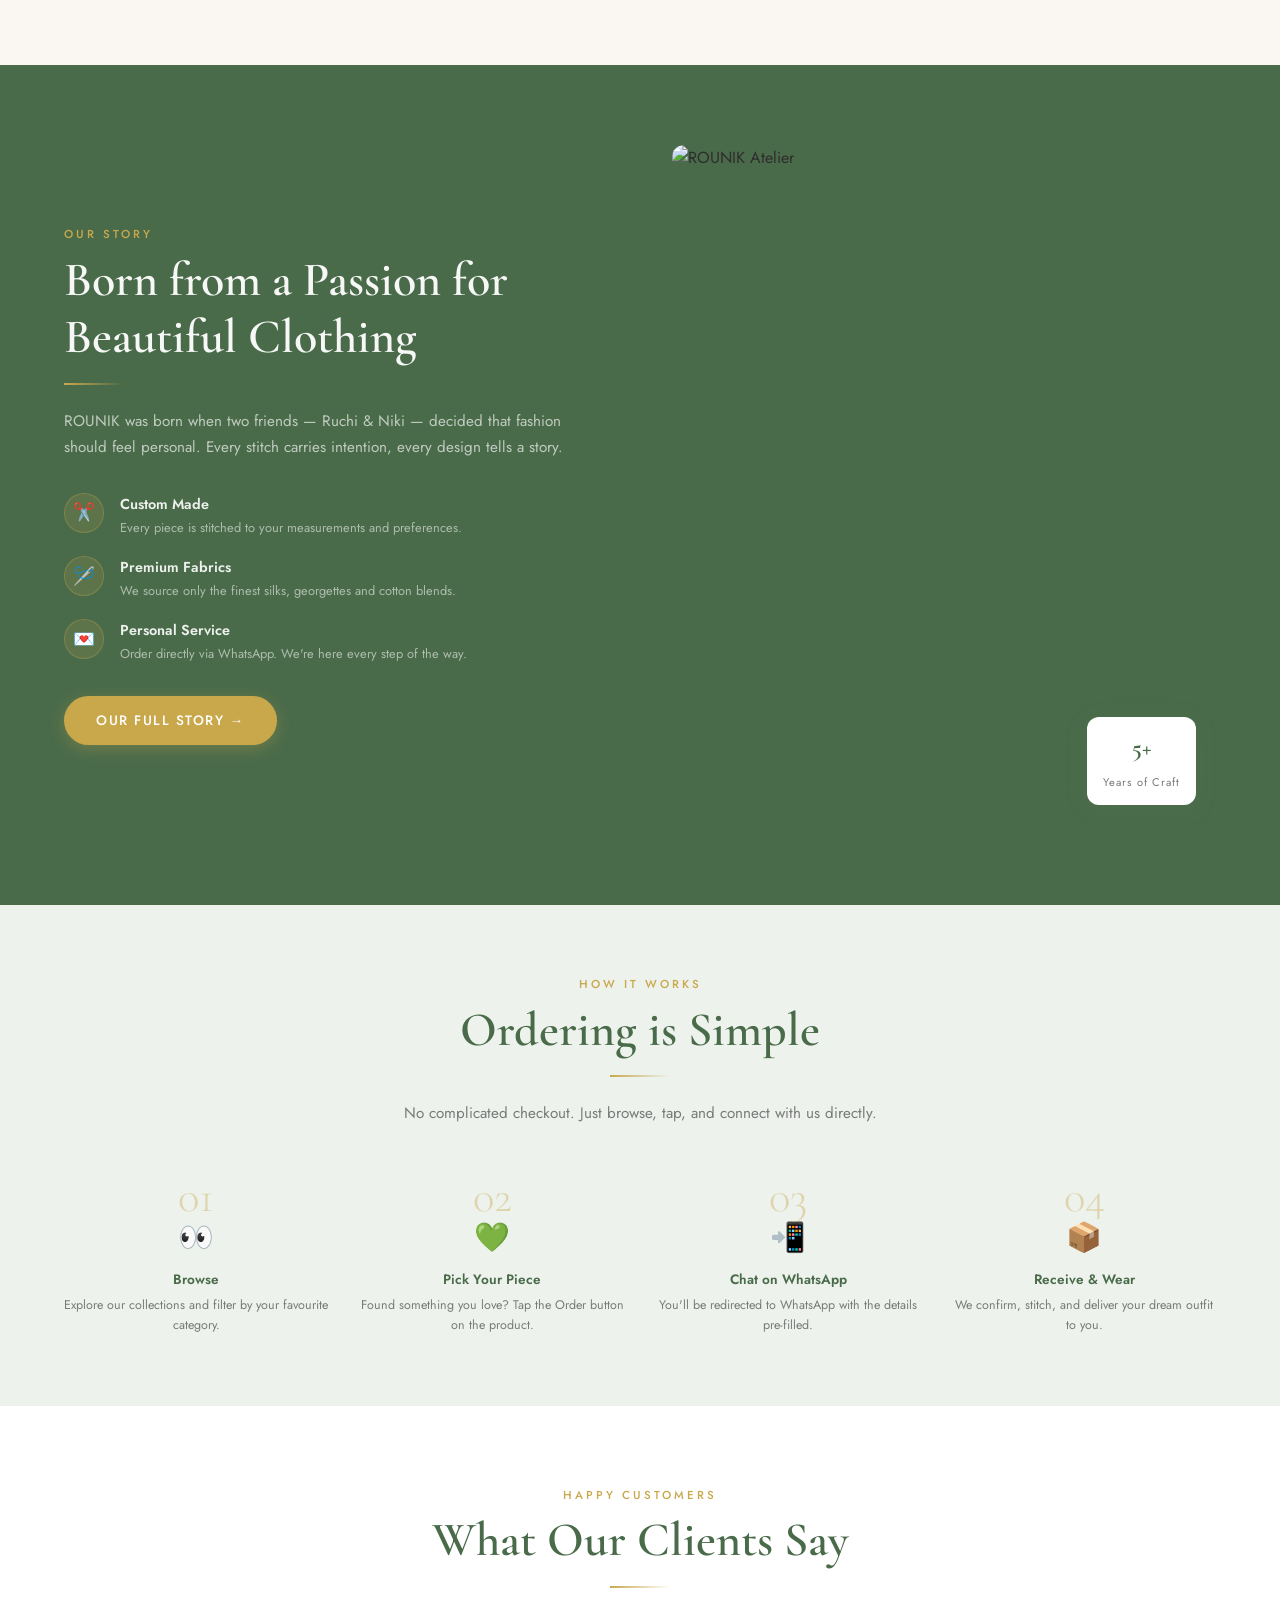
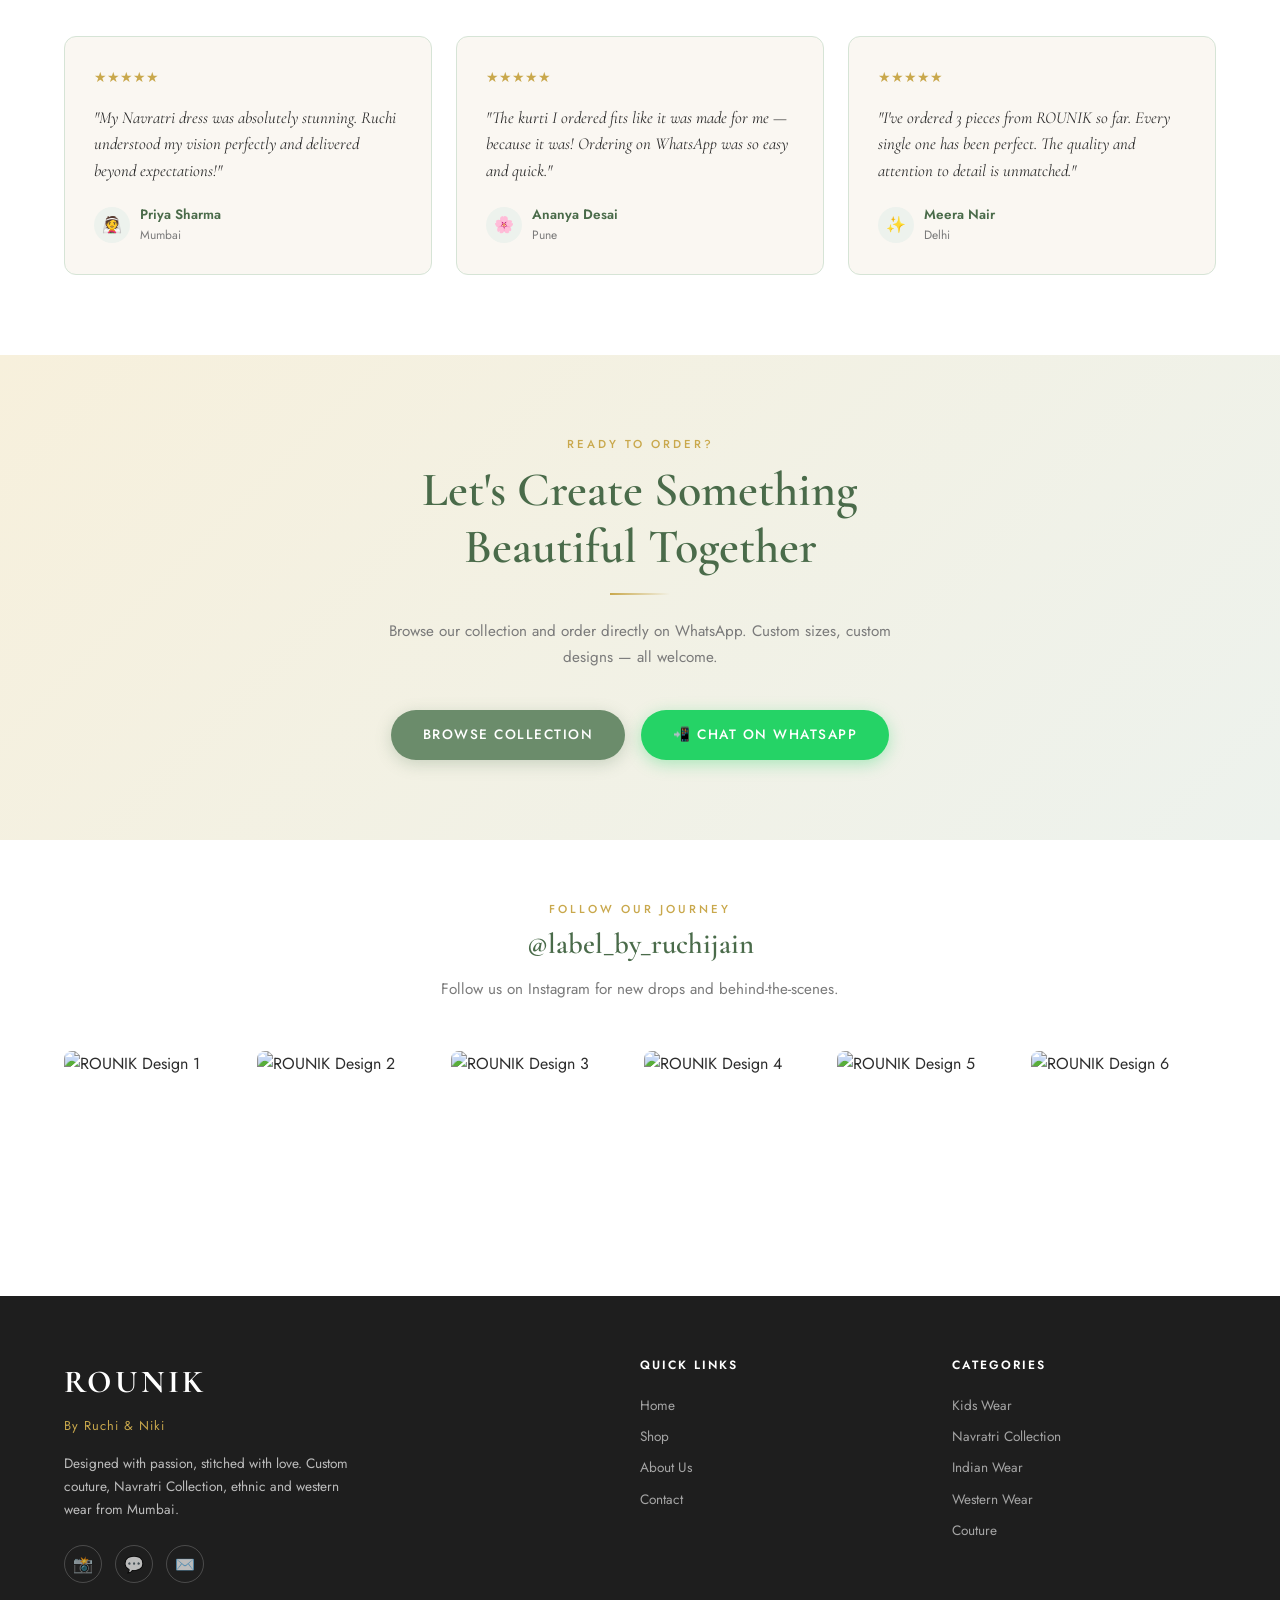
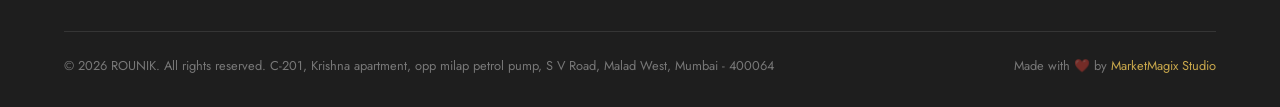
==== commit 7691300c: "Updated categories, materials and WhatsApp number" ====
--- a/index.html
+++ b/index.html
@@ -317,7 +317,7 @@
     <span class="cat-icon">👶</span><span class="cat-name">Kids Wear</span>
   </a>
   <a href="shop.html?cat=Kurtis" class="cat-item">
-    <span class="cat-icon">🌸</span><span class="cat-name">Kurtis</span>
+    <span class="cat-icon">🌸</span><span class="cat-name">Indian Wear</span>
   </a>
   <a href="shop.html?cat=Western+Wear" class="cat-item">
     <span class="cat-icon">✨</span><span class="cat-name">Western</span>
@@ -330,7 +330,7 @@
     <span class="section-label">Our Collections</span>
     <h2 class="section-title">Shop by Category</h2>
     <div class="divider"></div>
-    <p class="section-sub">From everyday kurtis to modern western wear — something beautiful for every occasion.</p>
+    <p class="section-sub">From everyday Indian wear to modern western wear — something beautiful for every occasion.</p>
   </div>
   <div class="collection-grid">
     <!-- Featured large card -->
@@ -524,7 +524,7 @@
   <p class="section-sub">Browse our collection and order directly on WhatsApp. Custom sizes, custom designs — all welcome.</p>
   <div class="order-cta-buttons" style="margin-top:2rem;">
     <a href="shop.html" class="btn btn-primary">Browse Collection</a>
-    <a href="https://wa.me/919XXXXXXXXX?text=Hi%20ROUNIK!%20I%27d%20like%20to%20enquire%20about%20a%20custom%20piece." target="_blank" class="btn btn-whatsapp">📲 Chat on WhatsApp</a>
+    <a href="https://wa.me/917411127345?text=Hi%20ROUNIK!%20I%27d%20like%20to%20enquire%20about%20a%20custom%20piece." target="_blank" class="btn btn-whatsapp">📲 Chat on WhatsApp</a>
   </div>
 </section>
 
@@ -554,7 +554,7 @@
       <p class="footer-brand-desc">Designed with passion, stitched with love. Custom couture, Navratri Collection, ethnic and western wear from Mumbai.</p>
       <div class="footer-social">
         <a href="https://www.instagram.com/label_by_ruchijain?igsh=dGhienJyaDZvdXpx&utm_source=qr" target="_blank" class="social-btn">📸</a>
-        <a href="https://wa.me/919XXXXXXXXX" target="_blank" class="social-btn">💬</a>
+        <a href="https://wa.me/917411127345" target="_blank" class="social-btn">💬</a>
         <a href="mailto:ruchi02061991@gmail.com" class="social-btn">✉️</a>
       </div>
     </div>
@@ -572,8 +572,7 @@
       <div class="footer-links">
         <a href="shop.html?cat=Sarees">Kids Wear</a>
         <a href="shop.html?cat=Bridal+Wear">Navratri Collection</a>
-        <a href="shop.html?cat=Kurtis">Kurtis</a>
-        <a href="shop.html?cat=Churidar">Indian Wear</a>
+        <a href="shop.html?cat=Kurtis">Indian Wear</a>
         <a href="shop.html?cat=Western+Wear">Western Wear</a>
         <a href="shop.html?cat=Couture">Couture</a>
       </div>
@@ -586,7 +585,7 @@
 </footer>
 
 <!-- Floating WhatsApp -->
-<a href="https://wa.me/919XXXXXXXXX?text=Hi%20ROUNIK!%20I%27d%20like%20to%20know%20more%20about%20your%20collections." target="_blank" class="floating-wa">
+<a href="https://wa.me/917411127345?text=Hi%20ROUNIK!%20I%27d%20like%20to%20know%20more%20about%20your%20collections." target="_blank" class="floating-wa">
   <div class="floating-wa-pulse"></div>
   💬
 </a>
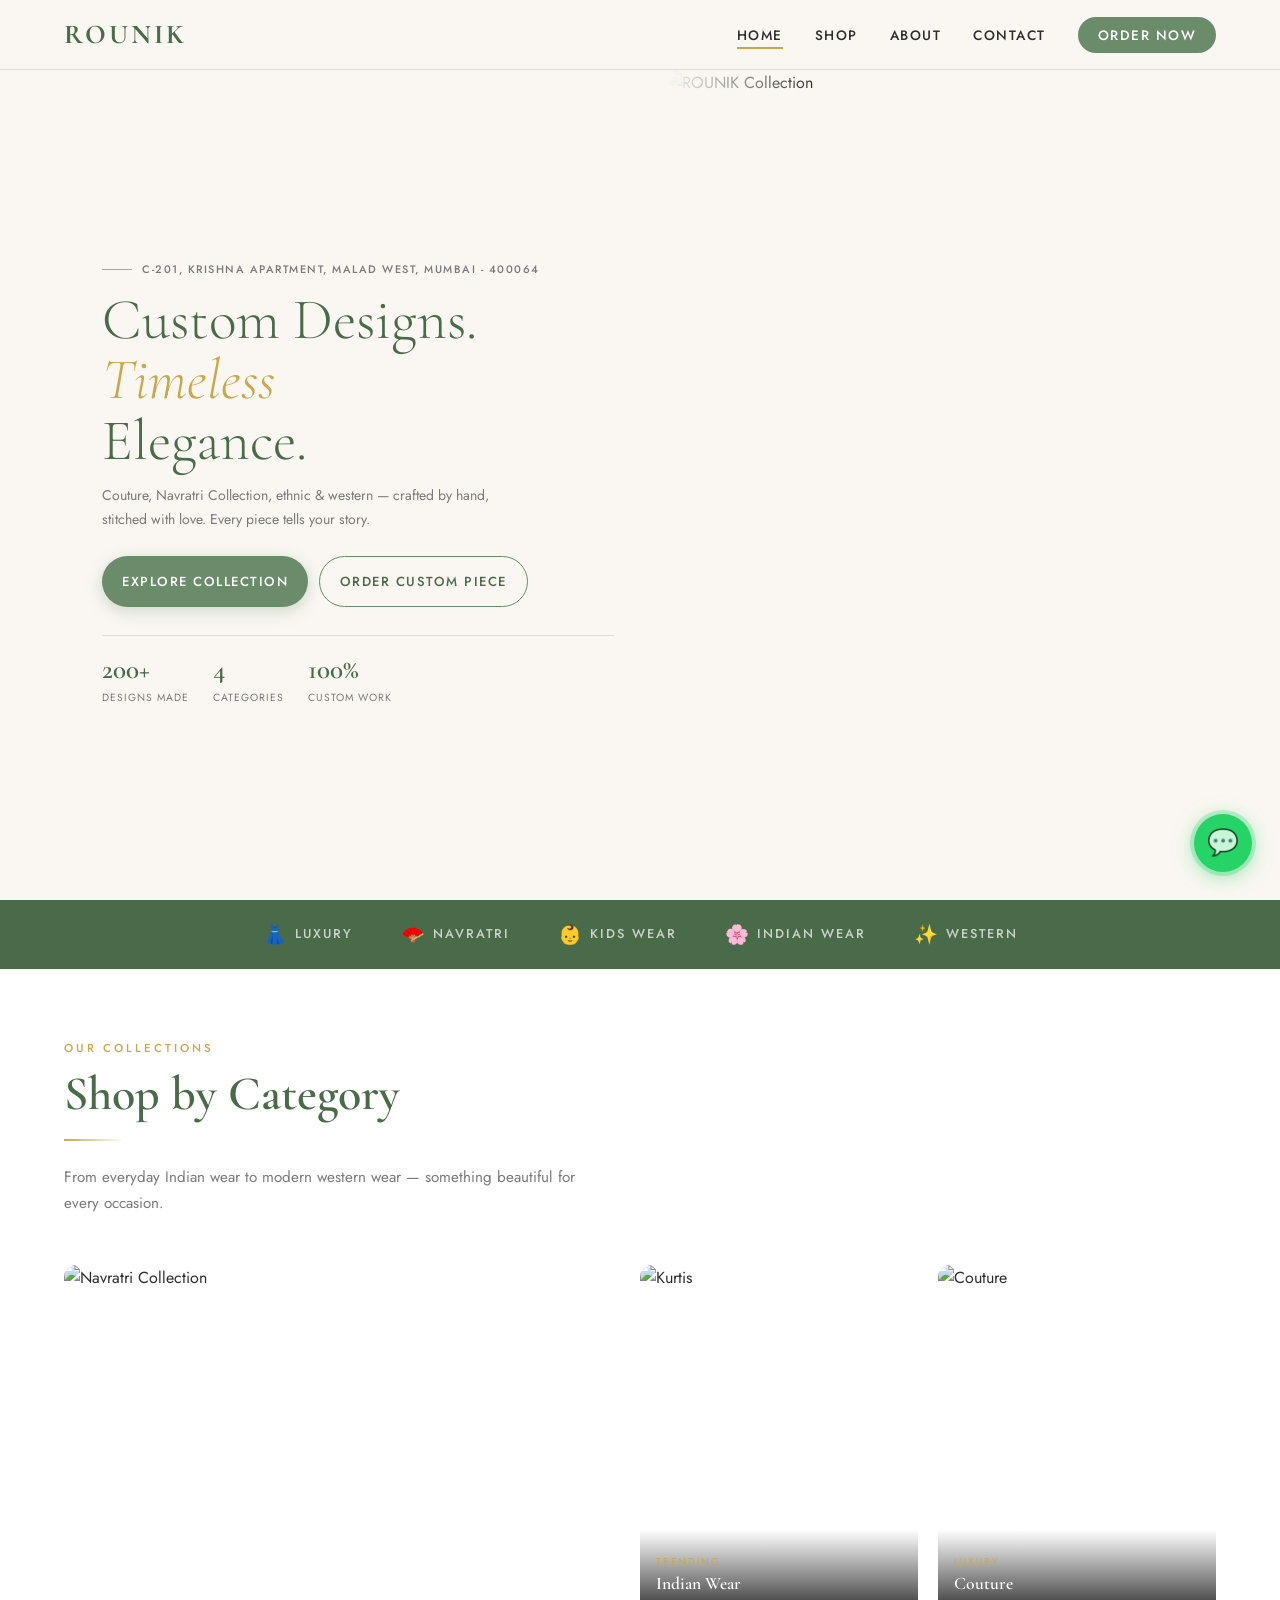
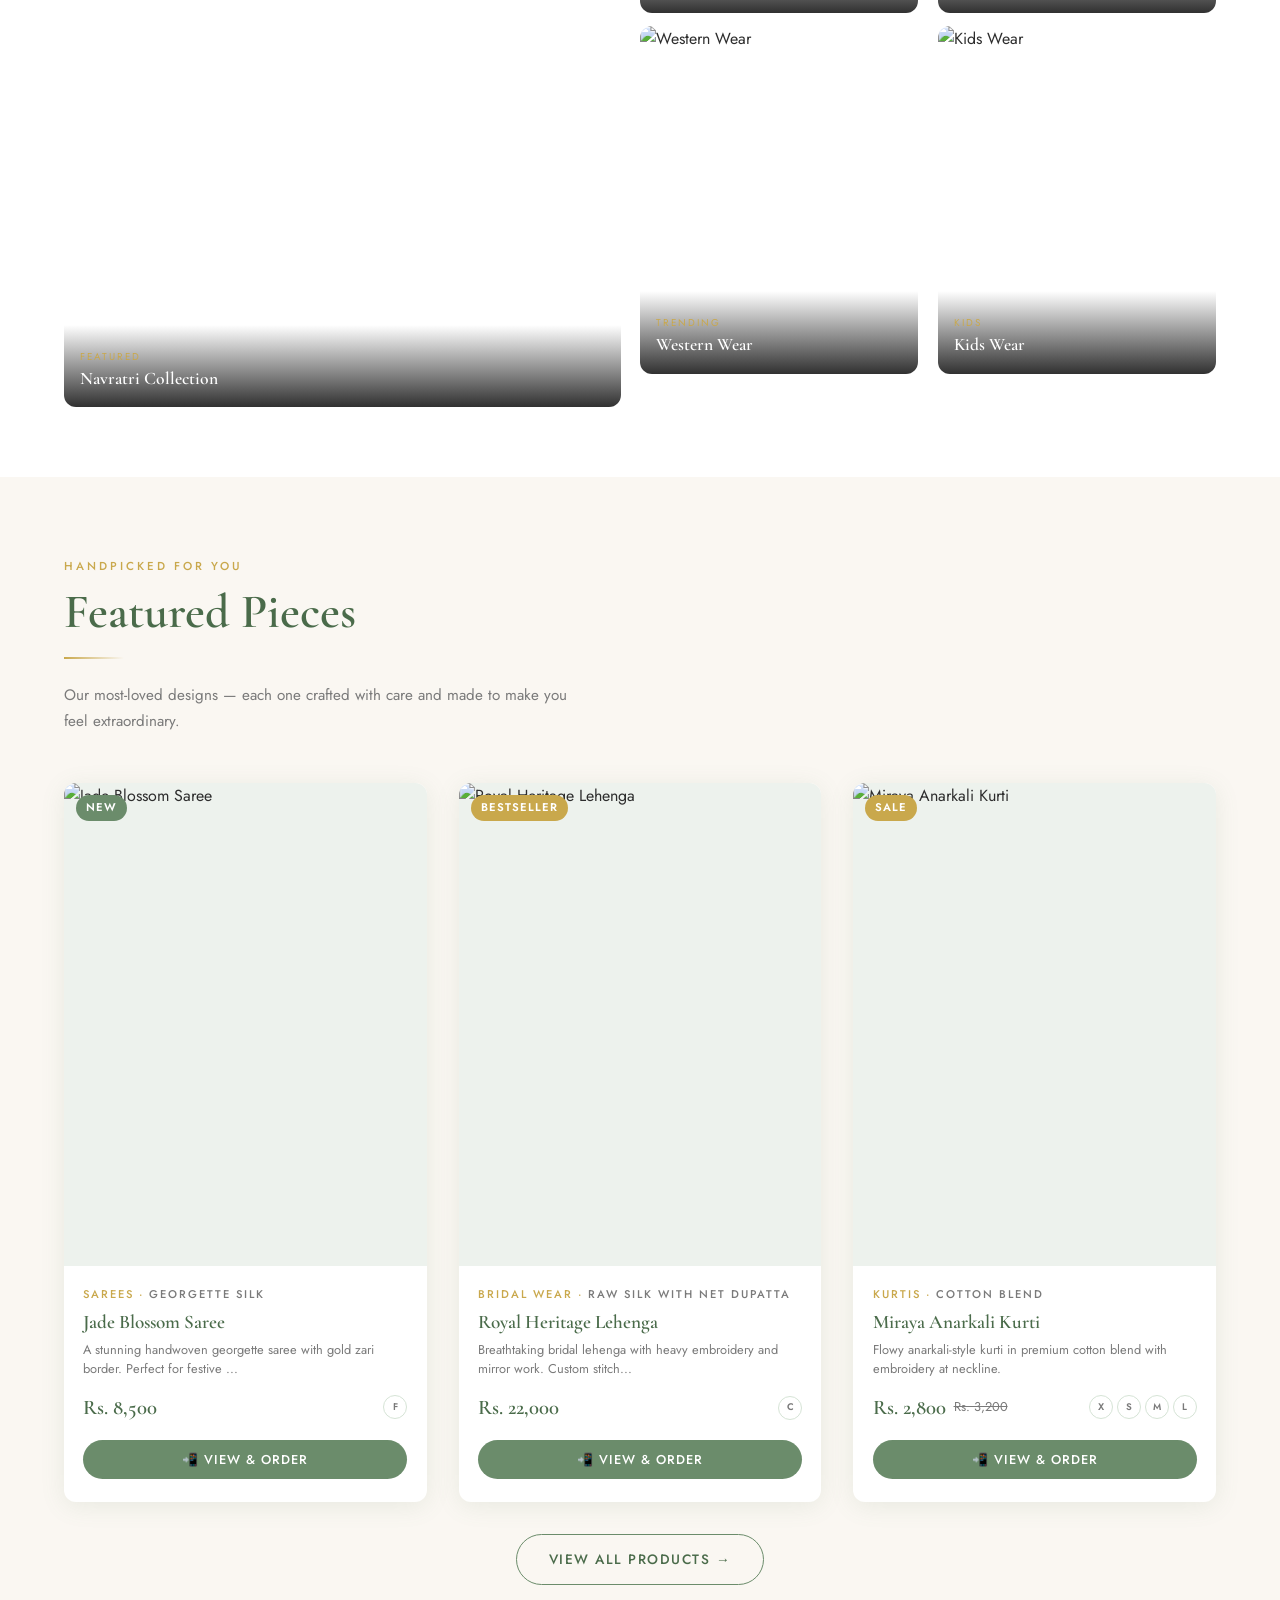
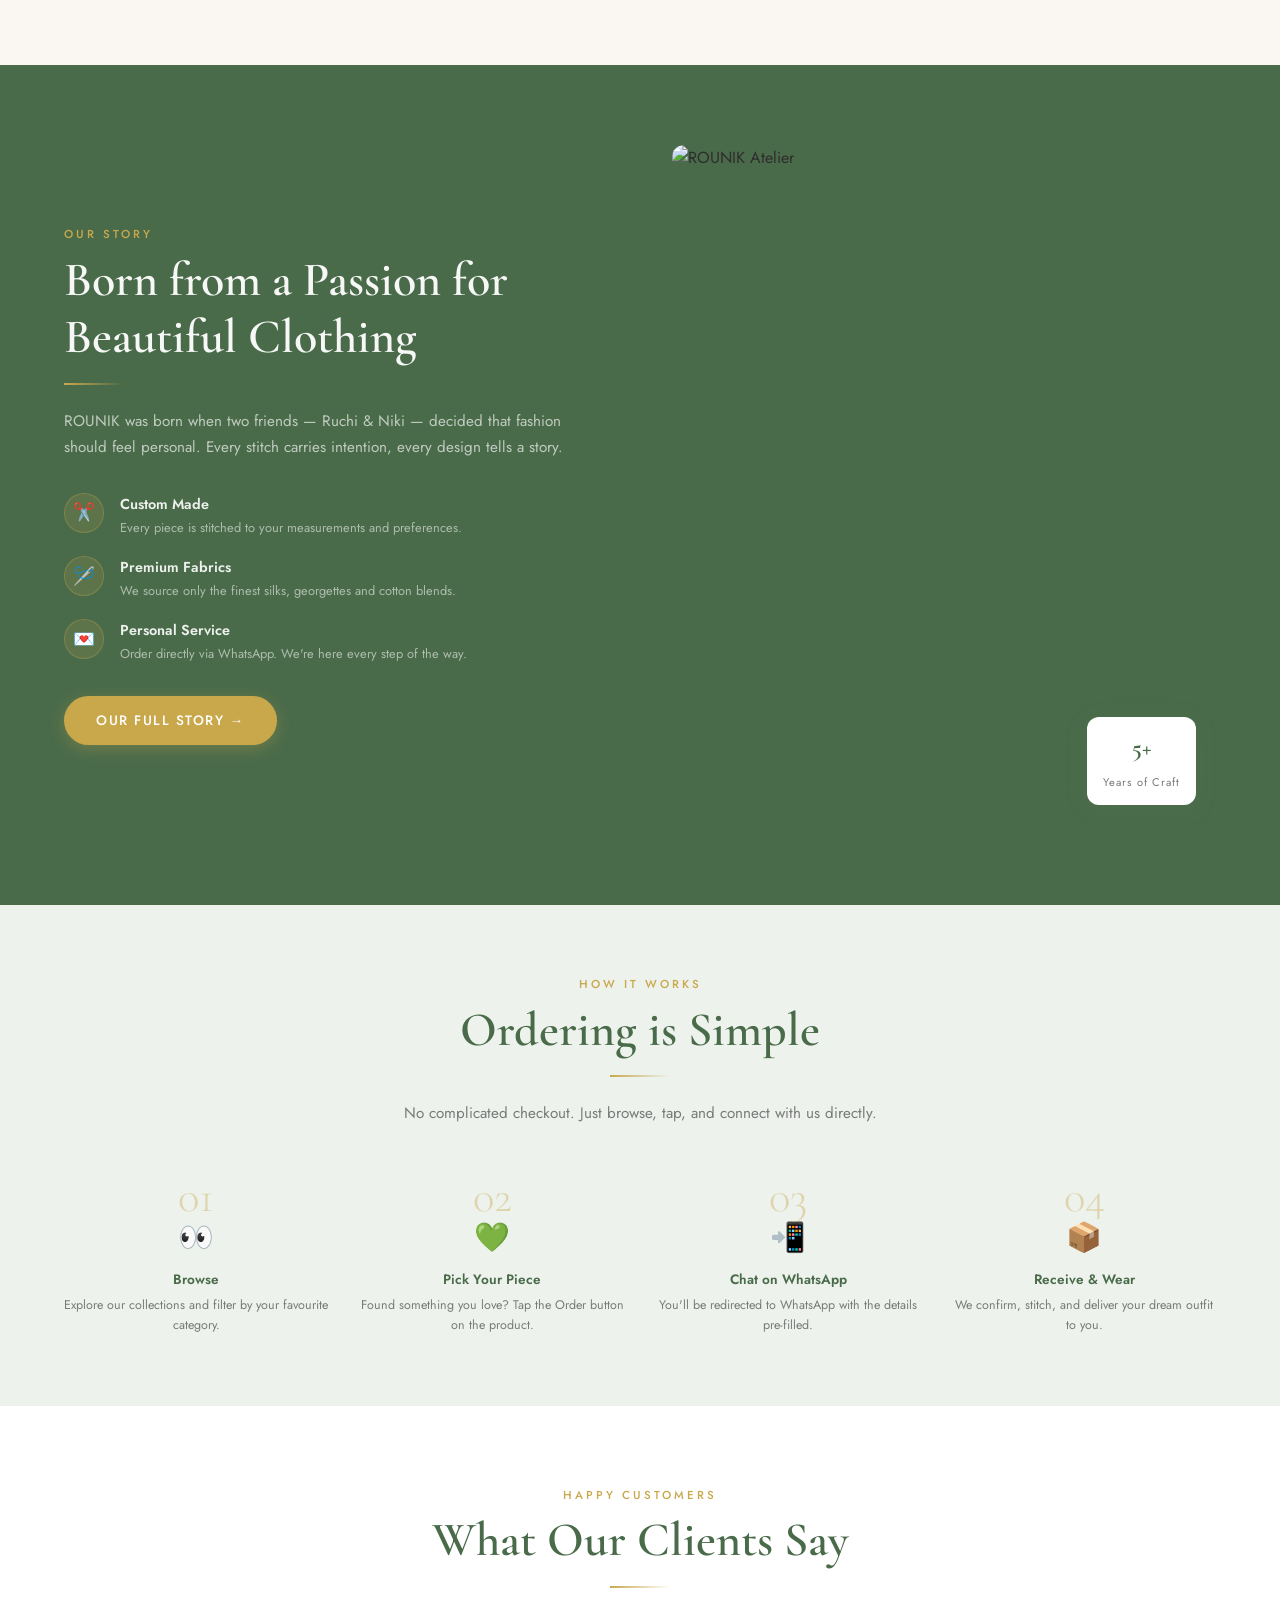
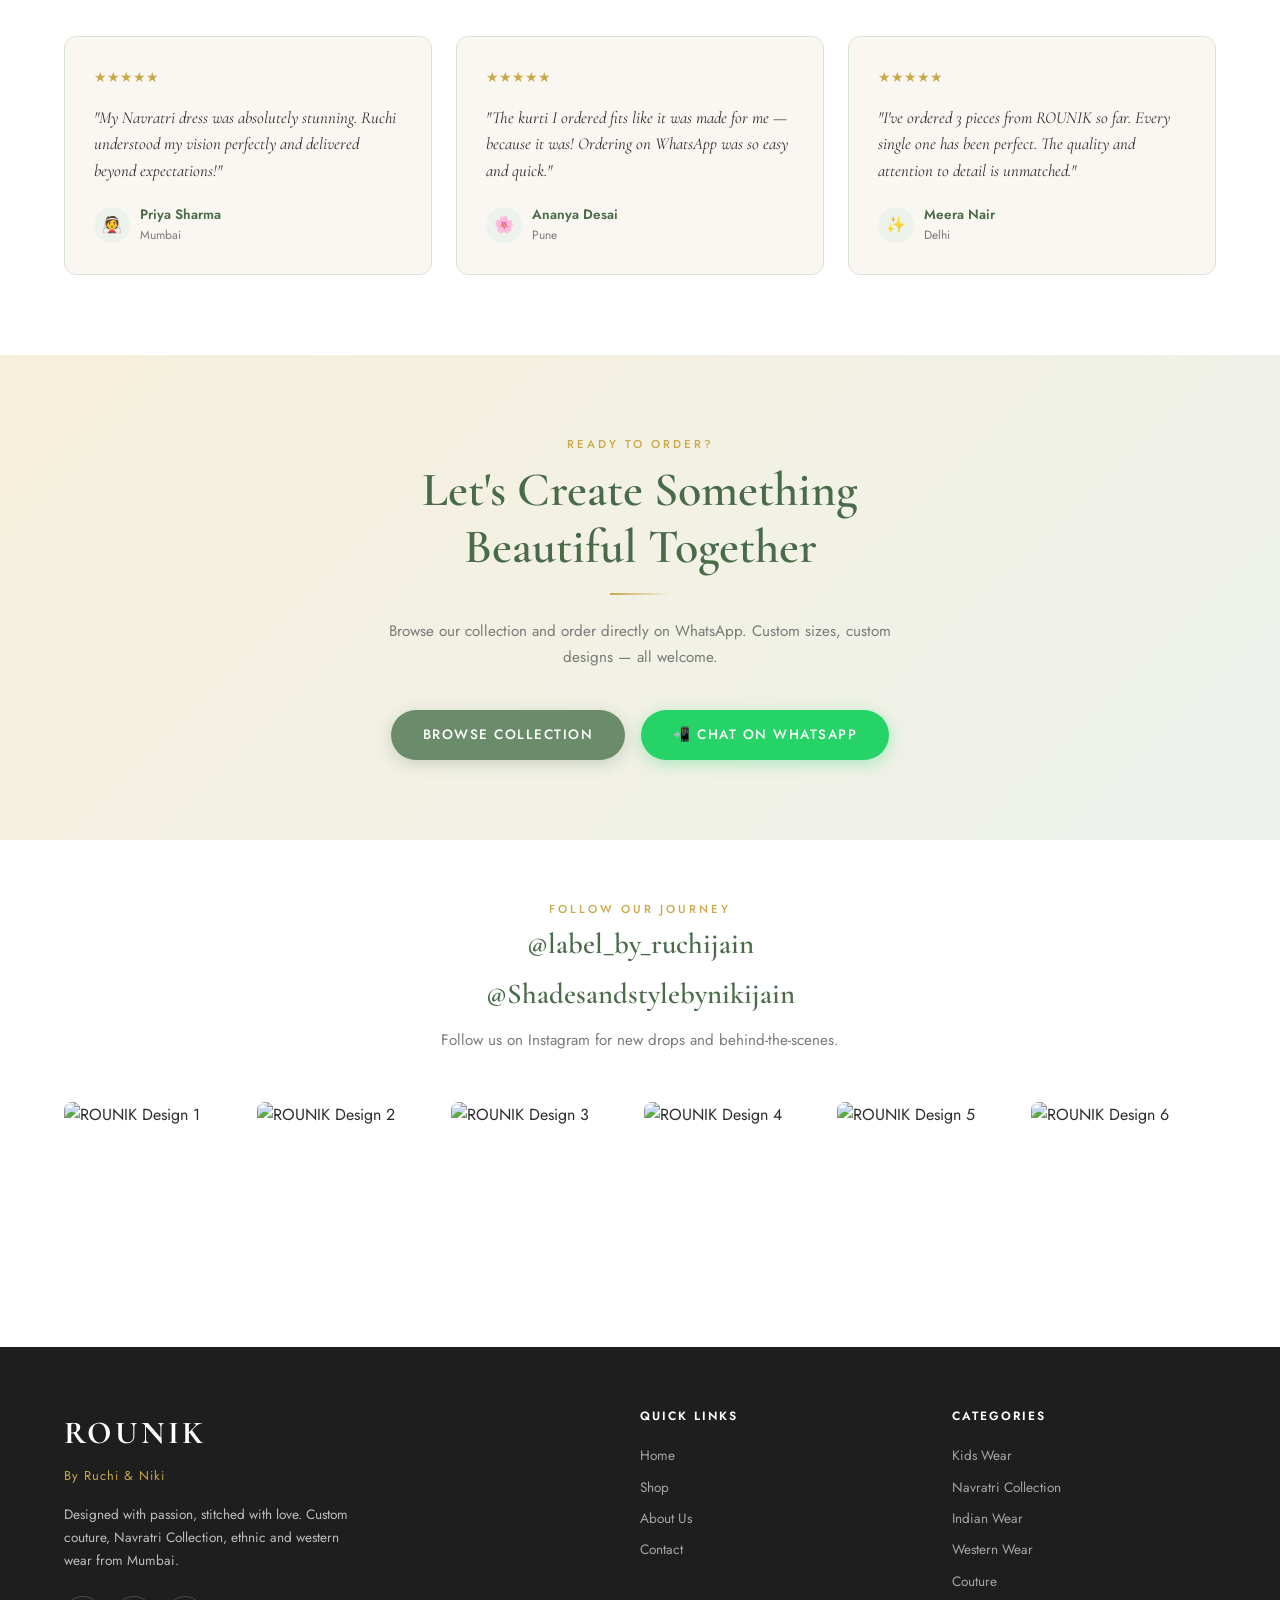
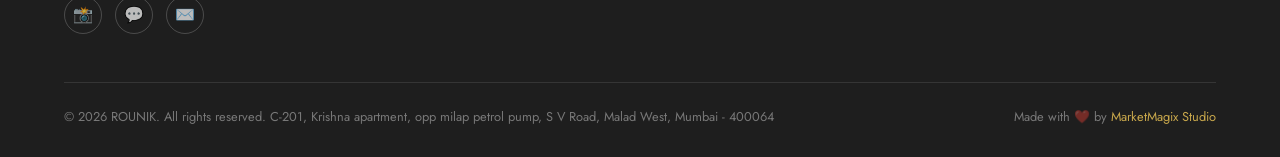
==== commit 058daf58: "Updated categories, materials and WhatsApp number" ====
--- a/index.html
+++ b/index.html
@@ -347,8 +347,8 @@
       <div class="collection-card short" onclick="location.href='shop.html?cat=Kurtis'">
         <img src="https://res.cloudinary.com/dnzjoigp1/image/upload/q_auto/f_auto/v1776874262/Gemini_Generated_Image_d40ghld40ghld40g_nyfiky.png" alt="Kurtis">
         <div class="collection-card-label">
-          <div class="col-cat">Everyday</div>
-          <div class="col-name">Kurtis</div>
+          <div class="col-cat">Trending</div>
+          <div class="col-name">Indian Wear</div>
         </div>
       </div>
       <div class="collection-card short" onclick="location.href='shop.html?cat=Western+Wear'">
@@ -532,7 +532,13 @@
 <section class="insta-strip">
   <div class="section-header text-center">
     <span class="section-label">Follow Our Journey</span>
-    <h2 class="section-title" style="font-size:clamp(1.4rem,5vw,1.8rem);">@label_by_ruchijain</h2>
+    <a href="https://www.instagram.com/label_by_ruchijain?igsh=dGhienJyaDZvdXpx&utm_source=qr" target="_blank" style="text-decoration:none;">
+      <h2 class="section-title" style="font-size:clamp(1.4rem,5vw,1.8rem);">@label_by_ruchijain</h2>
+    </a>
+
+    <a href="https://www.instagram.com/shadesandstyle_?igsh=aWhlMjh4a2MxdWpq" target="_blank" style="text-decoration:none;">
+      <h2 class="section-title" style="font-size:clamp(1.4rem,5vw,1.8rem);">@Shadesandstylebynikijain</h2>
+    </a>
     <p class="section-sub" style="margin:0.5rem auto 0;">Follow us on Instagram for new drops and behind-the-scenes.</p>
   </div>
   <div class="insta-grid">
